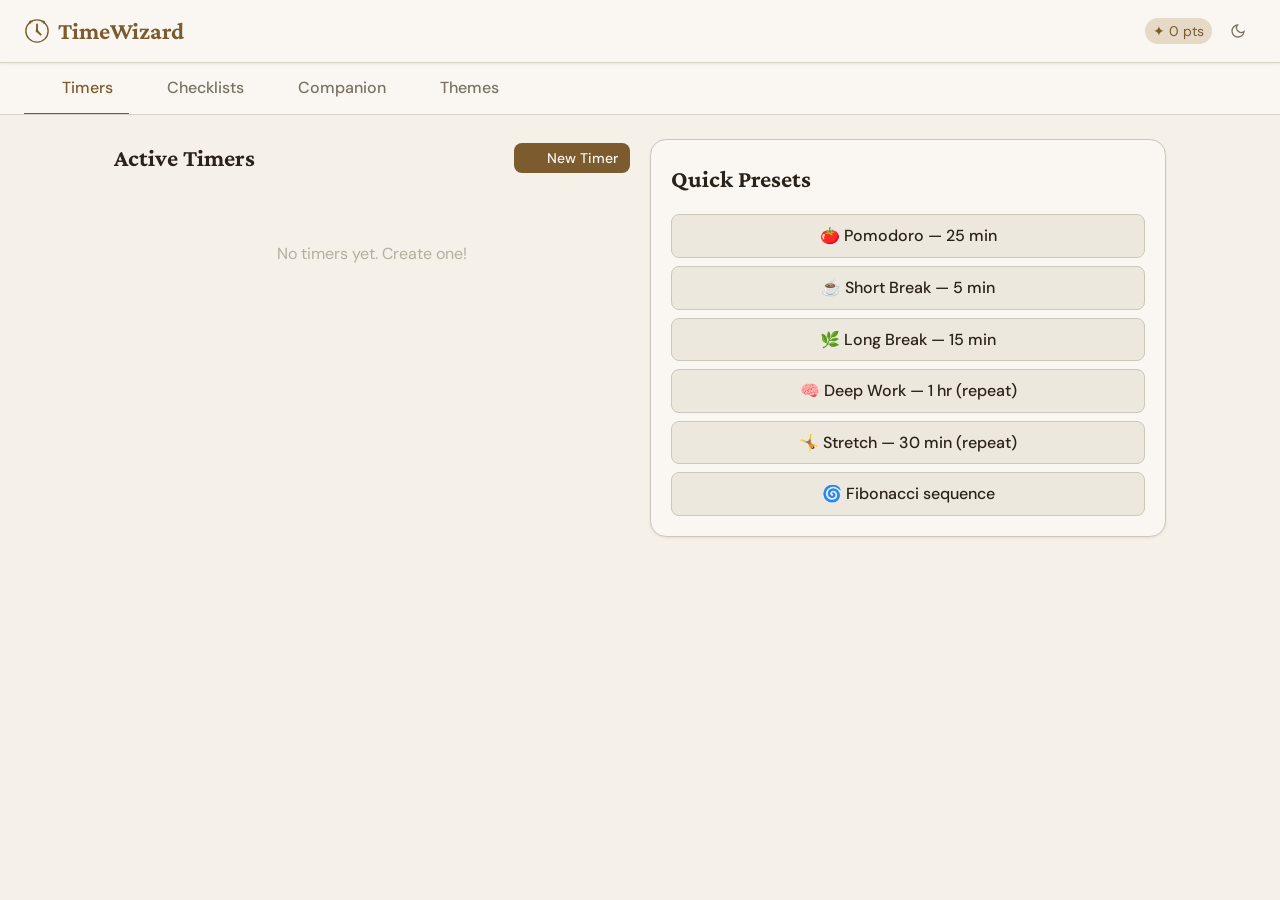
==== time-wizard.html @ 3eb8788c "Create time-wizard.html First draft" ====
<!DOCTYPE html>
<html lang="en" data-theme="dark">
<head>
<meta charset="UTF-8">
<meta name="viewport" content="width=device-width, initial-scale=1.0">
<title>TimeWizard</title>
<link rel="preconnect" href="https://fonts.googleapis.com">
<link rel="preconnect" href="https://fonts.gstatic.com" crossorigin>
<link href="https://fonts.googleapis.com/css2?family=Crimson+Pro:ital,wght@0,300..900;1,300..900&family=DM+Sans:wght@300..700&display=swap" rel="stylesheet">
<script src="https://unpkg.com/lucide@latest/dist/umd/lucide.js"></script>
<style>
:root,[data-theme="light"]{
  --color-bg:#f5f0e8;--color-surface:#faf7f2;--color-surface-2:#fff;
  --color-surface-offset:#ede8de;--color-surface-dynamic:#e5dfd4;
  --color-divider:#d8d2c6;--color-border:#cdc8bc;
  --color-text:#2a2219;--color-text-muted:#7a7265;--color-text-faint:#b5ae9f;
  --color-text-inverse:#faf7f2;
  --color-primary:#7c5c2e;--color-primary-hover:#5e4420;--color-primary-active:#402e14;
  --color-primary-highlight:#e6d9c6;
  --color-accent:#2d6b5f;--color-accent-hover:#1e4e45;--color-accent-active:#143530;
  --color-accent-highlight:#c8ddd9;
  --color-gold:#b8860b;--color-gold-light:#f0d07a;
  --color-error:#8b3a3a;--color-error-highlight:#e6cdcd;
  --color-success:#2e6b3a;--color-success-highlight:#c8e0cc;
  --shadow-sm:0 1px 3px oklch(0.2 0.03 60 / 0.08);
  --shadow-md:0 4px 16px oklch(0.2 0.03 60 / 0.12);
  --shadow-lg:0 12px 40px oklch(0.2 0.03 60 / 0.18);
  --radius-sm:0.375rem;--radius-md:0.5rem;--radius-lg:0.75rem;
  --radius-xl:1rem;--radius-2xl:1.5rem;--radius-full:9999px;
  --space-1:.25rem;--space-2:.5rem;--space-3:.75rem;--space-4:1rem;
  --space-5:1.25rem;--space-6:1.5rem;--space-8:2rem;--space-10:2.5rem;--space-12:3rem;
  --text-xs:clamp(.75rem,.7rem + .25vw,.875rem);
  --text-sm:clamp(.875rem,.8rem + .35vw,1rem);
  --text-base:clamp(1rem,.95rem + .25vw,1.125rem);
  --text-lg:clamp(1.125rem,1rem + .75vw,1.5rem);
  --text-xl:clamp(1.5rem,1.2rem + 1.25vw,2.25rem);
  --text-2xl:clamp(2rem,1.2rem + 2.5vw,3.5rem);
  --font-display:'Crimson Pro',Georgia,serif;
  --font-body:'DM Sans','Helvetica Neue',sans-serif;
  --trans:180ms cubic-bezier(.16,1,.3,1);
}
[data-theme="dark"]{
  --color-bg:#1a1610;--color-surface:#201d16;--color-surface-2:#28241b;
  --color-surface-offset:#1e1b13;--color-surface-dynamic:#2e2a21;
  --color-divider:#302c23;--color-border:#3d382d;
  --color-text:#d4cec3;--color-text-muted:#857d71;--color-text-faint:#524d44;
  --color-text-inverse:#1a1610;
  --color-primary:#c8923a;--color-primary-hover:#e0a84a;--color-primary-active:#f0be6a;
  --color-primary-highlight:#3d2e18;
  --color-accent:#5aa898;--color-accent-hover:#70c0b0;--color-accent-active:#8ad0c0;
  --color-accent-highlight:#1e3530;
  --color-gold:#e8c047;--color-gold-light:#f8e090;
  --color-error:#d07070;--color-error-highlight:#3d2020;
  --color-success:#70c080;--color-success-highlight:#203020;
  --shadow-sm:0 1px 3px oklch(0 0 0 / 0.25);
  --shadow-md:0 4px 16px oklch(0 0 0 / 0.35);
  --shadow-lg:0 12px 40px oklch(0 0 0 / 0.5);
}
@media(prefers-color-scheme:dark){:root:not([data-theme]){
  --color-bg:#1a1610;--color-surface:#201d16;--color-surface-2:#28241b;
  --color-surface-offset:#1e1b13;--color-surface-dynamic:#2e2a21;
  --color-divider:#302c23;--color-border:#3d382d;
  --color-text:#d4cec3;--color-text-muted:#857d71;--color-text-faint:#524d44;
  --color-text-inverse:#1a1610;
  --color-primary:#c8923a;--color-primary-hover:#e0a84a;--color-primary-active:#f0be6a;
  --color-primary-highlight:#3d2e18;
  --color-accent:#5aa898;--color-accent-hover:#70c0b0;--color-accent-active:#8ad0c0;
  --color-accent-highlight:#1e3530;
  --color-gold:#e8c047;--color-gold-light:#f8e090;
  --color-error:#d07070;--color-error-highlight:#3d2020;
  --color-success:#70c080;--color-success-highlight:#203020;
  --shadow-sm:0 1px 3px oklch(0 0 0 / 0.25);
  --shadow-md:0 4px 16px oklch(0 0 0 / 0.35);
  --shadow-lg:0 12px 40px oklch(0 0 0 / 0.5);
}}
*,*::before,*::after{box-sizing:border-box;margin:0;padding:0;}
html{-webkit-font-smoothing:antialiased;text-rendering:optimizeLegibility;}
body{min-height:100dvh;font-family:var(--font-body);font-size:var(--text-base);color:var(--color-text);background:var(--color-bg);line-height:1.6;overflow-x:hidden;}
img,svg{display:block;max-width:100%;}
button,input,select,textarea{font:inherit;color:inherit;}
button{cursor:pointer;background:none;border:none;}
input,select,textarea{background:var(--color-surface-2);border:1px solid var(--color-border);border-radius:var(--radius-md);padding:var(--space-2) var(--space-3);color:var(--color-text);outline:none;transition:border-color var(--trans),box-shadow var(--trans);}
input:focus,select:focus,textarea:focus{border-color:var(--color-primary);box-shadow:0 0 0 3px oklch(from var(--color-primary) l c h / 0.15);}
:focus-visible{outline:2px solid var(--color-primary);outline-offset:3px;border-radius:var(--radius-sm);}
@media(prefers-reduced-motion:reduce){*,*::before,*::after{animation-duration:.01ms!important;transition-duration:.01ms!important;}}

/* LAYOUT */
.app-header{display:flex;align-items:center;justify-content:space-between;padding:var(--space-3) var(--space-6);background:var(--color-surface);border-bottom:1px solid var(--color-divider);box-shadow:var(--shadow-sm);position:sticky;top:0;z-index:100;}
.app-logo{display:flex;align-items:center;gap:var(--space-2);font-family:var(--font-display);font-size:var(--text-lg);font-weight:700;color:var(--color-primary);}
.header-right{display:flex;align-items:center;gap:var(--space-2);}
.icon-btn{display:flex;align-items:center;justify-content:center;width:36px;height:36px;border-radius:var(--radius-md);color:var(--color-text-muted);transition:background var(--trans),color var(--trans);}
.icon-btn:hover{background:var(--color-surface-offset);color:var(--color-text);}
.tab-nav{display:flex;border-bottom:1px solid var(--color-divider);padding:0 var(--space-6);background:var(--color-surface);overflow-x:auto;}
.tab-btn{padding:var(--space-3) var(--space-4);font-size:var(--text-sm);font-weight:500;color:var(--color-text-muted);border-bottom:2px solid transparent;margin-bottom:-1px;display:flex;align-items:center;gap:var(--space-2);white-space:nowrap;transition:color var(--trans);}
.tab-btn:hover{color:var(--color-text);}
.tab-btn.active{color:var(--color-primary);border-bottom-color:var(--color-primary);}
.tab-panel{display:none;padding:var(--space-6);max-width:1100px;margin:0 auto;width:100%;}
.tab-panel.active{display:block;}

/* BUTTONS */
.btn{display:inline-flex;align-items:center;justify-content:center;gap:var(--space-2);padding:var(--space-2) var(--space-4);border-radius:var(--radius-md);font-size:var(--text-sm);font-weight:500;cursor:pointer;border:none;transition:background var(--trans),color var(--trans),box-shadow var(--trans);}
.btn-primary{background:var(--color-primary);color:var(--color-text-inverse);}
.btn-primary:hover{background:var(--color-primary-hover);}
.btn-secondary{background:var(--color-surface-offset);color:var(--color-text);border:1px solid var(--color-border);}
.btn-secondary:hover{background:var(--color-surface-dynamic);}
.btn-ghost{color:var(--color-text-muted);}
.btn-ghost:hover{background:var(--color-surface-offset);color:var(--color-text);}
.btn-danger{background:var(--color-error-highlight);color:var(--color-error);}
.btn-danger:hover{background:var(--color-error);color:#fff;}
.btn-sm{padding:var(--space-1) var(--space-3);font-size:var(--text-xs);}
.btn-icon{width:32px;height:32px;padding:0;border-radius:var(--radius-md);}

/* CARD */
.card{background:var(--color-surface);border:1px solid var(--color-border);border-radius:var(--radius-xl);padding:var(--space-5);box-shadow:var(--shadow-sm);}
.card-title{font-family:var(--font-display);font-size:var(--text-lg);font-weight:700;color:var(--color-text);margin-bottom:var(--space-4);}
.section-label{font-size:var(--text-xs);font-weight:600;text-transform:uppercase;letter-spacing:.08em;color:var(--color-text-faint);margin-bottom:var(--space-2);display:block;}

/* BADGE */
.badge{display:inline-flex;align-items:center;gap:4px;padding:2px var(--space-2);border-radius:var(--radius-full);font-size:var(--text-xs);background:var(--color-surface-offset);color:var(--color-text-muted);}
.badge.accent{background:var(--color-accent-highlight);color:var(--color-accent);}
.badge.gold{background:var(--color-primary-highlight);color:var(--color-primary);}

/* TIMERS */
.timer-grid{display:grid;grid-template-columns:1fr 1fr;gap:var(--space-5);}
@media(max-width:700px){.timer-grid{grid-template-columns:1fr;}}
.timers-list{display:flex;flex-direction:column;gap:var(--space-3);}
.timer-item{background:var(--color-surface);border:1px solid var(--color-border);border-radius:var(--radius-xl);padding:var(--space-4);box-shadow:var(--shadow-sm);}
.timer-item.running{border-color:var(--color-accent);}
.timer-item.done{border-color:var(--color-gold);animation:glow-done 1.5s ease-in-out infinite alternate;}
@keyframes glow-done{from{box-shadow:0 0 0 1px var(--color-gold);}to{box-shadow:0 0 16px oklch(from var(--color-gold) l c h / 0.3);}}
.timer-header{display:flex;align-items:center;justify-content:space-between;margin-bottom:var(--space-3);}
.timer-name-input{background:transparent;border:none;font:inherit;font-weight:600;font-size:var(--text-sm);padding:0;color:var(--color-text);width:160px;}
.timer-name-input:focus{outline:1px dashed var(--color-primary);border-radius:2px;}
.timer-controls{display:flex;gap:var(--space-1);}
.timer-display{font-family:var(--font-display);font-size:var(--text-2xl);font-weight:700;text-align:center;color:var(--color-text);letter-spacing:-.02em;padding:var(--space-3) 0;line-height:1;}
.timer-display.running{color:var(--color-accent);}
.timer-display.done{color:var(--color-gold);}
.timer-progress{height:3px;background:var(--color-surface-dynamic);border-radius:var(--radius-full);margin-bottom:var(--space-3);overflow:hidden;}
.timer-progress-fill{height:100%;background:var(--color-accent);border-radius:var(--radius-full);transition:width .5s linear;}
.timer-meta{display:flex;flex-wrap:wrap;gap:var(--space-2);margin-top:var(--space-2);}
.timer-action-row{display:flex;gap:var(--space-2);margin-top:var(--space-3);}
.timer-action-row .btn{flex:1;}
.add-timer-card{background:var(--color-surface-offset);border:2px dashed var(--color-border);border-radius:var(--radius-xl);padding:var(--space-5);display:flex;flex-direction:column;gap:var(--space-3);}
.form-row{display:flex;gap:var(--space-3);align-items:flex-end;flex-wrap:wrap;}
.form-group{display:flex;flex-direction:column;gap:var(--space-1);flex:1;min-width:100px;}
.form-group label{font-size:var(--text-xs);font-weight:500;color:var(--color-text-muted);}
.form-group input,.form-group select{width:100%;}
.repeat-custom-area{background:var(--color-surface);border:1px solid var(--color-border);border-radius:var(--radius-md);padding:var(--space-3);margin-top:var(--space-2);display:none;}
.repeat-custom-area.visible{display:block;}

/* CHECKLIST */
.checklist-layout{display:grid;grid-template-columns:220px 1fr;gap:var(--space-5);}
@media(max-width:700px){.checklist-layout{grid-template-columns:1fr;}}
.lists-sidebar{display:flex;flex-direction:column;gap:var(--space-2);}
.list-item-btn{display:flex;align-items:center;justify-content:space-between;padding:var(--space-2) var(--space-3);border-radius:var(--radius-md);width:100%;text-align:left;font-size:var(--text-sm);color:var(--color-text-muted);transition:background var(--trans),color var(--trans);}
.list-item-btn:hover{background:var(--color-surface-offset);color:var(--color-text);}
.list-item-btn.active{background:var(--color-primary-highlight);color:var(--color-primary);font-weight:600;}
.list-count{font-size:var(--text-xs);background:var(--color-surface-dynamic);border-radius:var(--radius-full);padding:1px 6px;color:var(--color-text-muted);}
.list-item-btn.active .list-count{background:var(--color-primary);color:#fff;}
.checklist-header{display:flex;align-items:center;justify-content:space-between;margin-bottom:var(--space-4);}
.checklist-title{font-family:var(--font-display);font-size:var(--text-lg);font-weight:700;}
.checklist-progress-bar{height:4px;background:var(--color-surface-dynamic);border-radius:var(--radius-full);margin-bottom:var(--space-4);overflow:hidden;}
.checklist-progress-fill{height:100%;background:linear-gradient(90deg,var(--color-accent),var(--color-success));border-radius:var(--radius-full);transition:width .4s cubic-bezier(.16,1,.3,1);}
.checklist-stats{display:flex;gap:var(--space-4);margin-bottom:var(--space-4);flex-wrap:wrap;}
.stat-pill{display:flex;align-items:center;gap:var(--space-2);font-size:var(--text-xs);color:var(--color-text-muted);}
.stat-pill strong{color:var(--color-text);font-weight:600;}
.task-tree{list-style:none;display:flex;flex-direction:column;gap:var(--space-2);}
.task-item{display:flex;align-items:flex-start;gap:var(--space-3);padding:var(--space-3);background:var(--color-surface);border:1px solid var(--color-border);border-radius:var(--radius-lg);}
.task-item.done .task-text{text-decoration:line-through;color:var(--color-text-muted);}
.task-item.sub{margin-left:var(--space-8);background:var(--color-surface-offset);}
.task-check{flex-shrink:0;width:20px;height:20px;border:2px solid var(--color-border);border-radius:var(--radius-sm);display:flex;align-items:center;justify-content:center;cursor:pointer;transition:all var(--trans);}
.task-check:hover{border-color:var(--color-primary);}
.task-item.done .task-check{background:var(--color-accent);border-color:var(--color-accent);color:#fff;}
.task-body{flex:1;min-width:0;}
.task-text{font-size:var(--text-sm);line-height:1.5;}
.task-points{display:inline-flex;align-items:center;gap:3px;font-size:var(--text-xs);color:var(--color-gold);font-weight:600;margin-left:var(--space-2);}
.task-actions{display:flex;gap:var(--space-1);opacity:0;transition:opacity var(--trans);}
.task-item:hover .task-actions{opacity:1;}
.add-task-row{display:flex;gap:var(--space-2);margin-top:var(--space-3);}
.add-task-row input{flex:1;}
.points-input{width:70px!important;flex:none!important;}

/* COMPANION */
.companion-card{background:var(--color-surface);border:1px solid var(--color-border);border-radius:var(--radius-2xl);padding:var(--space-6);box-shadow:var(--shadow-md);max-width:440px;margin:0 auto;text-align:center;}
.companion-header{font-family:var(--font-display);font-size:var(--text-xl);font-weight:700;margin-bottom:var(--space-1);}
.companion-subtitle{font-size:var(--text-sm);color:var(--color-text-muted);margin-bottom:var(--space-5);}
.companion-frame{position:relative;width:180px;height:180px;margin:0 auto var(--space-5);background:var(--color-surface-offset);border-radius:var(--radius-2xl);border:2px solid var(--color-border);overflow:hidden;box-shadow:var(--shadow-md);}
.companion-img{width:100%;height:100%;object-fit:cover;transition:opacity .5s ease;}
.companion-state-label{position:absolute;bottom:var(--space-2);left:50%;transform:translateX(-50%);background:oklch(from var(--color-bg) l c h / 0.85);backdrop-filter:blur(6px);border-radius:var(--radius-full);padding:2px var(--space-3);font-size:var(--text-xs);font-weight:600;color:var(--color-text);white-space:nowrap;border:1px solid var(--color-border);}
.companion-speech{background:var(--color-surface-2);border:1px solid var(--color-border);border-radius:var(--radius-lg);padding:var(--space-3) var(--space-4);font-size:var(--text-sm);color:var(--color-text);margin-bottom:var(--space-5);font-style:italic;min-height:56px;display:flex;align-items:center;justify-content:center;}
.companion-stats{display:grid;grid-template-columns:1fr 1fr;gap:var(--space-3);margin-bottom:var(--space-5);}
.stat-bar-group{display:flex;flex-direction:column;gap:var(--space-1);}
.stat-bar-label{display:flex;justify-content:space-between;font-size:var(--text-xs);color:var(--color-text-muted);}
.stat-bar-track{height:6px;background:var(--color-surface-dynamic);border-radius:var(--radius-full);overflow:hidden;}
.stat-bar-fill{height:100%;border-radius:var(--radius-full);transition:width .6s cubic-bezier(.16,1,.3,1);}
.stat-bar-fill.mood{background:var(--color-gold);}
.stat-bar-fill.focus{background:var(--color-accent);}
.stat-bar-fill.energy{background:var(--color-success);}
.stat-bar-fill.tasks{background:var(--color-primary);}
.companion-actions{display:flex;gap:var(--space-2);justify-content:center;flex-wrap:wrap;}
.companion-xp{font-size:var(--text-xs);color:var(--color-text-faint);margin-top:var(--space-3);}
.companion-name-tag{display:inline-block;background:var(--color-primary-highlight);color:var(--color-primary);border-radius:var(--radius-full);padding:2px var(--space-3);font-size:var(--text-xs);font-weight:700;margin-bottom:var(--space-4);}

/* THEMES */
.themes-grid{display:grid;grid-template-columns:repeat(auto-fill,minmax(200px,1fr));gap:var(--space-4);}
.theme-card{border-radius:var(--radius-xl);overflow:hidden;cursor:pointer;border:2px solid var(--color-border);transition:border-color var(--trans),transform var(--trans),box-shadow var(--trans);}
.theme-card:hover{transform:translateY(-2px);box-shadow:var(--shadow-lg);}
.theme-card.selected{border-color:var(--color-primary);}
.theme-preview{height:90px;padding:var(--space-3);}
.theme-preview-title{font-size:var(--text-sm);font-weight:600;margin-bottom:4px;}
.theme-preview-bar{height:5px;border-radius:var(--radius-full);width:70%;margin-bottom:4px;}
.theme-preview-bar2{height:5px;border-radius:var(--radius-full);width:40%;}
.theme-footer{padding:var(--space-3) var(--space-4);font-size:var(--text-sm);font-weight:600;display:flex;justify-content:space-between;align-items:center;}

/* TOAST */
.toast-container{position:fixed;bottom:var(--space-5);right:var(--space-5);display:flex;flex-direction:column;gap:var(--space-2);z-index:9999;pointer-events:none;}
.toast{background:var(--color-surface-2);border:1px solid var(--color-border);border-radius:var(--radius-lg);padding:var(--space-3) var(--space-4);box-shadow:var(--shadow-lg);font-size:var(--text-sm);max-width:300px;animation:slideInToast .3s cubic-bezier(.16,1,.3,1);display:flex;align-items:center;gap:var(--space-3);}
.toast.removing{animation:slideOutToast .2s ease forwards;}
@keyframes slideInToast{from{opacity:0;transform:translateX(20px);}to{opacity:1;transform:none;}}
@keyframes slideOutToast{to{opacity:0;transform:translateX(20px);}}

/* MODAL */
.modal-backdrop{position:fixed;inset:0;background:oklch(0 0 0 / .5);z-index:500;display:flex;align-items:center;justify-content:center;padding:var(--space-4);}
.modal-backdrop.hidden{display:none;}
.modal{background:var(--color-surface);border:1px solid var(--color-border);border-radius:var(--radius-2xl);padding:var(--space-6);max-width:480px;width:100%;box-shadow:var(--shadow-lg);animation:modalIn .25s cubic-bezier(.16,1,.3,1);}
@keyframes modalIn{from{opacity:0;transform:scale(.95);}to{opacity:1;transform:scale(1);}}
.modal-title{font-family:var(--font-display);font-size:var(--text-lg);font-weight:700;margin-bottom:var(--space-4);}
.modal-footer{display:flex;justify-content:flex-end;gap:var(--space-2);margin-top:var(--space-5);}

/* UTILS */
.flex-between{display:flex;align-items:center;justify-content:space-between;}
.flex-row{display:flex;align-items:center;gap:var(--space-2);}
.mt-2{margin-top:var(--space-2);}.mt-3{margin-top:var(--space-3);}.mt-4{margin-top:var(--space-4);}
.text-muted{color:var(--color-text-muted);}.text-sm{font-size:var(--text-sm);}
</style>
</head>
<body>

<!-- HEADER -->
<header class="app-header">
  <div class="app-logo">
    <svg width="26" height="26" viewBox="0 0 28 28" fill="none" aria-label="TimeWizard">
      <circle cx="14" cy="14" r="12" stroke="currentColor" stroke-width="1.5"/>
      <path d="M14 7v7l4 4" stroke="currentColor" stroke-width="2" stroke-linecap="round" stroke-linejoin="round"/>
      <circle cx="14" cy="14" r="1.5" fill="currentColor"/>
      <path d="M8.5 4C7 2.5 5 4.5 6.5 6" stroke="currentColor" stroke-width="1.5" stroke-linecap="round"/>
      <path d="M19.5 4C21 2.5 23 4.5 21.5 6" stroke="currentColor" stroke-width="1.5" stroke-linecap="round"/>
    </svg>
    TimeWizard
  </div>
  <div class="header-right">
    <div id="headerPoints" class="badge gold">✦ 0 pts</div>
    <button class="icon-btn" data-theme-toggle aria-label="Toggle theme">
      <svg width="16" height="16" viewBox="0 0 24 24" fill="none" stroke="currentColor" stroke-width="2"><path d="M21 12.79A9 9 0 1 1 11.21 3 7 7 0 0 0 21 12.79z"/></svg>
    </button>
  </div>
</header>

<!-- TABS -->
<nav class="tab-nav" role="tablist">
  <button class="tab-btn active" role="tab" data-tab="timer"><i data-lucide="timer" style="width:14px;height:14px;"></i> Timers</button>
  <button class="tab-btn" role="tab" data-tab="checklist"><i data-lucide="check-square" style="width:14px;height:14px;"></i> Checklists</button>
  <button class="tab-btn" role="tab" data-tab="companion"><i data-lucide="sparkles" style="width:14px;height:14px;"></i> Companion</button>
  <button class="tab-btn" role="tab" data-tab="themes"><i data-lucide="palette" style="width:14px;height:14px;"></i> Themes</button>
</nav>

<main>

<!-- TIMER PANEL -->
<section class="tab-panel active" id="panel-timer">
  <div class="timer-grid">
    <div>
      <div class="flex-between" style="margin-bottom:var(--space-4);">
        <h2 class="card-title" style="margin:0;">Active Timers</h2>
        <button class="btn btn-primary btn-sm" id="openAddTimer"><i data-lucide="plus" style="width:13px;height:13px;"></i> New Timer</button>
      </div>
      <div class="timers-list" id="timersList">
        <div style="text-align:center;padding:var(--space-12) var(--space-4);color:var(--color-text-faint);font-size:var(--text-sm);">
          <i data-lucide="timer" style="width:36px;height:36px;margin:0 auto var(--space-3);opacity:.3;"></i>
          <p>No timers yet. Create one!</p>
        </div>
      </div>
    </div>
    <div>
      <div class="add-timer-card" id="addTimerForm" style="display:none;">
        <strong style="font-family:var(--font-display);font-size:var(--text-base);">✦ Configure Timer</strong>
        <div class="form-group">
          <label for="timerName">Name</label>
          <input type="text" id="timerName" placeholder="Timer name..." value="My Timer">
        </div>
        <div class="form-row">
          <div class="form-group"><label>Hours</label><input type="number" id="timerHours" value="0" min="0" max="99"></div>
          <div class="form-group"><label>Minutes</label><input type="number" id="timerMins" value="25" min="0" max="59"></div>
          <div class="form-group"><label>Seconds</label><input type="number" id="timerSecs" value="0" min="0" max="59"></div>
        </div>
        <div class="form-group">
          <label for="timerSound">Alert Sound</label>
          <select id="timerSound">
            <option value="bell">🔔 Low Ominous Bell</option>
            <option value="viola">🎻 Viola Tune</option>
            <option value="harp">🎵 Harp Tune</option>
            <option value="chime">🎶 Crystal Chime</option>
            <option value="drum">🥁 Deep Drum</option>
            <option value="whistle">🎷 Soft Whistle</option>
            <option value="none">🔇 Silent</option>
          </select>
        </div>
        <div class="form-group">
          <label for="timerRepeat">Repeat Mode</label>
          <select id="timerRepeat" onchange="handleRepeatChange(this.value)">
            <option value="once">Once</option>
            <option value="fixed">Repeat each period</option>
            <option value="increase">Repeat with increasing period</option>
            <option value="decrease">Repeat with decreasing period</option>
            <option value="custom">Custom sequence (e.g. 5, 30, 10 min)</option>
            <option value="fibonacci">Fibonacci progression</option>
            <option value="random">Random within range</option>
          </select>
        </div>
        <div class="repeat-custom-area" id="repeatCustomArea">
          <div id="repeatCustomFields"></div>
        </div>
        <div class="form-row">
          <button class="btn btn-primary" onclick="createTimer()"><i data-lucide="plus-circle" style="width:13px;height:13px;"></i> Add</button>
          <button class="btn btn-secondary" onclick="hideAddForm()">Cancel</button>
        </div>
      </div>
      <div class="card" id="timerPresets">
        <div class="card-title">Quick Presets</div>
        <div style="display:flex;flex-direction:column;gap:var(--space-2);">
          <button class="btn btn-secondary" onclick="addPreset(25,0,'Pomodoro','bell','once')">🍅 Pomodoro — 25 min</button>
          <button class="btn btn-secondary" onclick="addPreset(5,0,'Short Break','harp','once')">☕ Short Break — 5 min</button>
          <button class="btn btn-secondary" onclick="addPreset(15,0,'Long Break','harp','once')">🌿 Long Break — 15 min</button>
          <button class="btn btn-secondary" onclick="addPreset(60,0,'Deep Work','viola','fixed')">🧠 Deep Work — 1 hr (repeat)</button>
          <button class="btn btn-secondary" onclick="addPreset(0,30,'Stretch','chime','fixed')">🤸 Stretch — 30 min (repeat)</button>
          <button class="btn btn-secondary" onclick="addPreset(5,0,'Fib Session','bell','fibonacci')">🌀 Fibonacci sequence</button>
        </div>
      </div>
    </div>
  </div>
</section>

<!-- CHECKLIST PANEL -->
<section class="tab-panel" id="panel-checklist">
  <div class="checklist-layout">
    <div>
      <div class="flex-between" style="margin-bottom:var(--space-3);">
        <span class="section-label">My Lists</span>
        <button class="btn btn-sm btn-primary" onclick="openNewListModal()"><i data-lucide="plus" style="width:12px;height:12px;"></i> New</button>
      </div>
      <div class="lists-sidebar" id="listsSidebar"></div>
    </div>
    <div id="checklistMain">
      <div style="text-align:center;padding:var(--space-12);color:var(--color-text-faint);font-size:var(--text-sm);">
        <i data-lucide="list" style="width:36px;height:36px;margin:0 auto var(--space-3);opacity:.3;"></i>
        <p>Select or create a list.</p>
      </div>
    </div>
  </div>
</section>

<!-- COMPANION PANEL -->
<section class="tab-panel" id="panel-companion">
  <div class="companion-card">
    <div class="companion-header">Archibald</div>
    <div class="companion-name-tag">Librarian-Wizard Owl ✦ Lv. <span id="owlLevel">1</span></div>
    <p class="companion-subtitle">Your mystical productivity companion</p>
    <div class="companion-frame">
      <img src="https://user-gen-media-assets.s3.amazonaws.com/seedream_images/d728ba27-b057-453a-8ab6-e5ea7a6e0025.png"
           alt="Archibald the librarian-wizard owl" id="companionImg" class="companion-img" width="180" height="180">
      <div class="companion-state-label" id="companionStateLabel">Idle</div>
    </div>
    <div class="companion-speech" id="companionSpeech">
      "Ah, a new visitor! I am Archibald. Let us begin our work together, shall we?"
    </div>
    <div class="companion-stats">
      <div class="stat-bar-group">
        <div class="stat-bar-label"><span>Mood</span><span id="moodVal">70%</span></div>
        <div class="stat-bar-track"><div class="stat-bar-fill mood" id="moodBar" style="width:70%"></div></div>
      </div>
      <div class="stat-bar-group">
        <div class="stat-bar-label"><span>Focus</span><span id="focusVal">50%</span></div>
        <div class="stat-bar-track"><div class="stat-bar-fill focus" id="focusBar" style="width:50%"></div></div>
      </div>
      <div class="stat-bar-group">
        <div class="stat-bar-label"><span>Energy</span><span id="energyVal">80%</span></div>
        <div class="stat-bar-track"><div class="stat-bar-fill energy" id="energyBar" style="width:80%"></div></div>
      </div>
      <div class="stat-bar-group">
        <div class="stat-bar-label"><span>Task Progress</span><span id="tasksVal">0%</span></div>
        <div class="stat-bar-track"><div class="stat-bar-fill tasks" id="tasksBar" style="width:0%"></div></div>
      </div>
    </div>
    <div class="companion-actions">
      <button class="btn btn-secondary btn-sm" onclick="petOwl()">🤝 Pet</button>
      <button class="btn btn-secondary btn-sm" onclick="giveOwlTea()">☕ Give Tea</button>
      <button class="btn btn-secondary btn-sm" onclick="readBook()">📚 Read Together</button>
    </div>
    <div class="companion-xp">XP: <span id="owlXP">0</span> / 100 — Total: <span id="owlTotalPts">0</span> pts</div>
  </div>
</section>

<!-- THEMES PANEL -->
<section class="tab-panel" id="panel-themes">
  <h2 class="card-title">Choose a Theme</h2>
  <p class="text-muted text-sm mt-2" style="margin-bottom:var(--space-5);">Select a visual style for your workspace.</p>
  <div class="themes-grid" id="themesGrid"></div>
</section>

</main>

<!-- Modal: New List -->
<div class="modal-backdrop hidden" id="newListModal">
  <div class="modal">
    <div class="modal-title">New List</div>
    <div class="form-group"><label for="newListName">Name</label><input type="text" id="newListName" placeholder="e.g. Work Tasks..." style="width:100%"></div>
    <div class="form-group mt-3"><label for="newListIcon">Icon</label>
      <select id="newListIcon" style="width:100%">
        <option value="📋">📋 General</option><option value="💼">💼 Work</option>
        <option value="🏠">🏠 Home</option><option value="🛒">🛒 Shopping</option>
        <option value="📚">📚 Learning</option><option value="🎯">🎯 Goals</option>
        <option value="🌿">🌿 Wellness</option><option value="✨">✨ Ideas</option>
      </select>
    </div>
    <div class="modal-footer">
      <button class="btn btn-secondary" onclick="closeModal('newListModal')">Cancel</button>
      <button class="btn btn-primary" onclick="createList()">Create</button>
    </div>
  </div>
</div>

<div class="toast-container" id="toastContainer"></div>

<script>
// ── THEME TOGGLE ──────────────────────────────────
(function(){
  const btn = document.querySelector('[data-theme-toggle]');
  const root = document.documentElement;
  let mode = matchMedia('(prefers-color-scheme:dark)').matches ? 'dark' : 'light';
  root.setAttribute('data-theme', mode);
  function updateIcon(){
    if(!btn) return;
    btn.innerHTML = mode === 'dark'
      ? '<svg width="16" height="16" viewBox="0 0 24 24" fill="none" stroke="currentColor" stroke-width="2"><circle cx="12" cy="12" r="5"/><path d="M12 1v2M12 21v2M4.22 4.22l1.42 1.42M18.36 18.36l1.42 1.42M1 12h2M21 12h2M4.22 19.78l1.42-1.42M18.36 5.64l1.42-1.42"/></svg>'
      : '<svg width="16" height="16" viewBox="0 0 24 24" fill="none" stroke="currentColor" stroke-width="2"><path d="M21 12.79A9 9 0 1 1 11.21 3 7 7 0 0 0 21 12.79z"/></svg>';
  }
  updateIcon();
  btn && btn.addEventListener('click', ()=>{
    mode = mode === 'dark' ? 'light' : 'dark';
    root.setAttribute('data-theme', mode);
    updateIcon();
    applyThemeVars();
  });
  window._getMode = () => mode;
})();

// ── TABS ──────────────────────────────────────────
document.querySelectorAll('.tab-btn').forEach(btn => {
  btn.addEventListener('click', () => {
    document.querySelectorAll('.tab-btn').forEach(b => b.classList.remove('active'));
    document.querySelectorAll('.tab-panel').forEach(p => p.classList.remove('active'));
    btn.classList.add('active');
    document.getElementById('panel-' + btn.dataset.tab).classList.add('active');
    lucide.createIcons();
  });
});

// ── AUDIO ENGINE ──────────────────────────────────
let _actx = null;
function actx(){ if(!_actx) _actx = new (window.AudioContext||window.webkitAudioContext)(); return _actx; }
function oscEnv(f,t,sg,eg,st,dur){
  const o = actx().createOscillator(), g = actx().createGain();
  o.type=t; o.frequency.value=f;
  g.gain.setValueAtTime(sg,st); g.gain.exponentialRampToValueAtTime(eg,st+dur);
  o.connect(g); g.connect(actx().destination); o.start(st); o.stop(st+dur+0.05);
}
function playSound(type){
  if(type==='none') return;
  try{
    const n = actx().currentTime;
    if(type==='bell'){ [110,82.4,65.4].forEach((f,i)=>oscEnv(f,'sine',.35,.001,n+i*.06,2.5)); }
    else if(type==='viola'){
      [[293.66,0],[329.63,.4],[369.99,.8],[293.66,1.2]].forEach(([f,d])=>{
        const o=actx().createOscillator(),g=actx().createGain(),flt=actx().createBiquadFilter();
        o.type='sawtooth';o.frequency.value=f;flt.type='lowpass';flt.frequency.value=700;
        g.gain.setValueAtTime(0,n+d);g.gain.linearRampToValueAtTime(.1,n+d+.05);
        g.gain.exponentialRampToValueAtTime(.001,n+d+.38);
        o.connect(flt);flt.connect(g);g.connect(actx().destination);o.start(n+d);o.stop(n+d+.4);
      });
    } else if(type==='harp'){ [523.25,659.25,783.99,1046.5,783.99,659.25].forEach((f,i)=>oscEnv(f,'triangle',.18,.001,n+i*.18,.6)); }
    else if(type==='chime'){ [1046.5,1318.5,1568,2093].forEach((f,i)=>oscEnv(f,'sine',.14,.001,n+i*.12,.5)); }
    else if(type==='drum'){
      const buf=actx().createBuffer(1,actx().sampleRate*.3,actx().sampleRate);
      const d=buf.getChannelData(0); for(let i=0;i<d.length;i++) d[i]=(Math.random()*2-1)*Math.pow(1-i/d.length,6);
      const s=actx().createBufferSource(),g=actx().createGain(),f=actx().createBiquadFilter();
      f.type='lowpass';f.frequency.value=180;s.buffer=buf;g.gain.value=.8;
      s.connect(f);f.connect(g);g.connect(actx().destination);s.start(n);
      oscEnv(60,'sine',.5,.001,n,.5);
    } else if(type==='whistle'){
      const o=actx().createOscillator(),g=actx().createGain();
      o.type='sine';o.frequency.setValueAtTime(880,n);o.frequency.linearRampToValueAtTime(1100,n+.3);
      o.frequency.linearRampToValueAtTime(880,n+.6);
      g.gain.setValueAtTime(.13,n);g.gain.exponentialRampToValueAtTime(.001,n+.7);
      o.connect(g);g.connect(actx().destination);o.start(n);o.stop(n+.75);
    }
  } catch(e){}
}

// ── TIMERS ────────────────────────────────────────
let timers=[], tidx=1, tick=null;

document.getElementById('openAddTimer').addEventListener('click',()=>{
  document.getElementById('addTimerForm').style.cssText='display:flex;flex-direction:column;gap:var(--space-3);';
  document.getElementById('openAddTimer').style.display='none';
  document.getElementById('timerPresets').style.display='none';
});
function hideAddForm(){
  document.getElementById('addTimerForm').style.display='none';
  document.getElementById('openAddTimer').style.display='inline-flex';
  document.getElementById('timerPresets').style.display='block';
}

function handleRepeatChange(v){
  const area=document.getElementById('repeatCustomArea'), flds=document.getElementById('repeatCustomFields');
  flds.innerHTML='';
  area.classList.toggle('visible',v!=='once');
  if(v==='custom') flds.innerHTML='<span class="section-label">Sequence (minutes, comma-sep)</span><input type="text" id="cSeq" placeholder="e.g. 5, 30, 10" style="width:100%;margin-top:4px;">';
  else if(v==='fixed') flds.innerHTML='<span class="section-label">Repeat count (0 = infinite)</span><input type="number" id="cCount" value="0" min="0" style="width:100px;margin-top:4px;">';
  else if(v==='increase') flds.innerHTML='<span class="section-label">Step increase (min)</span><input type="number" id="cStep" value="5" min="1" style="width:80px;margin-top:4px;"> <span class="section-label" style="margin-top:8px;">Max repeats (0=inf)</span><input type="number" id="cMax" value="5" min="0" style="width:80px;margin-top:4px;">';
  else if(v==='decrease') flds.innerHTML='<span class="section-label">Step decrease (min)</span><input type="number" id="cDown" value="5" min="1" style="width:80px;margin-top:4px;"> <span class="section-label" style="margin-top:8px;">Min duration (min)</span><input type="number" id="cMin" value="1" min="1" style="width:80px;margin-top:4px;">';
  else if(v==='fibonacci') flds.innerHTML='<p style="font-size:var(--text-xs);color:var(--color-text-muted);">Intervals: 1, 1, 2, 3, 5, 8, 13 min (Fibonacci), cycling.</p>';
  else if(v==='random') flds.innerHTML='<div class="form-row"><div class="form-group"><label>Min (min)</label><input type="number" id="cRMin" value="5" min="1"></div><div class="form-group"><label>Max (min)</label><input type="number" id="cRMax" value="30" min="1"></div></div>';
}

function getRepeatCfg(){
  const v=document.getElementById('timerRepeat').value, c={mode:v};
  if(v==='custom'){ const r=document.getElementById('cSeq')?.value||'5,30,10'; c.seq=(r.split(',').map(x=>parseFloat(x.trim())*60).filter(x=>x>0)); c.si=0; }
  else if(v==='fixed'){ c.count=parseInt(document.getElementById('cCount')?.value)||0; }
  else if(v==='increase'){ c.step=(parseFloat(document.getElementById('cStep')?.value)||5)*60; c.max=parseInt(document.getElementById('cMax')?.value)||5; c.base=0; }
  else if(v==='decrease'){ c.step=(parseFloat(document.getElementById('cDown')?.value)||5)*60; c.minDur=(parseFloat(document.getElementById('cMin')?.value)||1)*60; }
  else if(v==='fibonacci'){ c.fib=[60,60,120,180,300,480,780]; c.fi=0; }
  else if(v==='random'){ c.rMin=(parseFloat(document.getElementById('cRMin')?.value)||5)*60; c.rMax=(parseFloat(document.getElementById('cRMax')?.value)||30)*60; }
  return c;
}

function createTimer(){
  const h=parseInt(document.getElementById('timerHours').value)||0;
  const m=parseInt(document.getElementById('timerMins').value)||0;
  const s=parseInt(document.getElementById('timerSecs').value)||0;
  const tot=h*3600+m*60+s;
  if(tot<=0){ showToast('Set a duration first.','error'); return; }
  const name=document.getElementById('timerName').value.trim()||'Timer';
  const sound=document.getElementById('timerSound').value;
  const rep=getRepeatCfg();
  if(rep.mode==='increase') rep.base=tot;
  pushTimer({name,tot,sound,rep});
  hideAddForm();
}
function addPreset(min,sec,name,sound,mode){
  pushTimer({name,tot:min*60+sec,sound,rep:{mode,count:0,base:0,step:300}});
}
function pushTimer(o){
  const id=tidx++;
  timers.push({id,name:o.name,tot:o.tot,orig:o.tot,rem:o.tot,sound:o.sound,rep:JSON.parse(JSON.stringify(o.rep)),running:false,done:false,reps:0});
  if(o.rep.mode==='increase') timers[timers.length-1].rep.base=o.tot;
  renderTimers(); showToast(`Timer "${o.name}" added!`);
  if(!tick) tick=setInterval(tickFn,1000);
}
function tickFn(){
  let any=false;
  timers.forEach(t=>{ if(!t.running||t.done) return; any=true; t.rem--; if(t.rem<=0) timerDone(t); });
  if(any) renderTimers();
}
function timerDone(t){
  playSound(t.sound); t.reps++;
  updateOwlFocus(10);
  showToast(`⏰ "${t.name}" done! (×${t.reps})`,'success');
  const r=t.rep;
  if(r.mode==='once'){ t.running=false; t.done=true; }
  else if(r.mode==='fixed'){ if(r.count>0&&t.reps>=r.count){ t.running=false;t.done=true; } else t.rem=t.tot; }
  else if(r.mode==='increase'){ if(r.max>0&&t.reps>=r.max){ t.running=false;t.done=true; } else { t.tot=r.base+r.step*t.reps; t.rem=t.tot; } }
  else if(r.mode==='decrease'){ const nx=t.tot-r.step; if(nx<r.minDur){ t.running=false;t.done=true; } else { t.tot=nx; t.rem=nx; } }
  else if(r.mode==='custom'){ r.si=(r.si+1)%r.seq.length; t.tot=r.seq[r.si]; t.rem=t.tot; }
  else if(r.mode==='fibonacci'){ r.fi=(r.fi+1)%r.fib.length; t.tot=r.fib[r.fi]; t.rem=t.tot; }
  else if(r.mode==='random'){ t.tot=Math.floor(r.rMin+Math.random()*(r.rMax-r.rMin)); t.rem=t.tot; }
  else t.rem=t.tot;
}
function toggleTimer(id){ const t=timers.find(x=>x.id===id); if(!t||t.done) return; t.running=!t.running; renderTimers(); }
function resetTimer(id){ const t=timers.find(x=>x.id===id); if(!t) return; t.running=false;t.done=false;t.rem=t.orig;t.tot=t.orig;t.reps=0; renderTimers(); }
function deleteTimer(id){ timers=timers.filter(x=>x.id!==id); renderTimers(); }
function fmt(s){ const h=Math.floor(s/3600),m=Math.floor((s%3600)/60),sc=s%60; return h>0?`${h}:${String(m).padStart(2,'0')}:${String(sc).padStart(2,'0')}`:`${String(m).padStart(2,'0')}:${String(sc).padStart(2,'0')}`; }
const repLabels={once:'Once',fixed:'Repeating','increase':'↑ Increasing','decrease':'↓ Decreasing',custom:'Custom Seq',fibonacci:'Fibonacci',random:'Random'};
const sndEmoji={bell:'🔔',viola:'🎻',harp:'🎵',chime:'🎶',drum:'🥁',whistle:'🎷',none:'🔇'};
function renderTimers(){
  const el=document.getElementById('timersList');
  if(!timers.length){ el.innerHTML='<div style="text-align:center;padding:var(--space-12);color:var(--color-text-faint);font-size:var(--text-sm);"><i data-lucide="timer" style="width:36px;height:36px;margin:0 auto var(--space-3);opacity:.3;"></i><p>No timers yet.</p></div>'; lucide.createIcons(); return; }
  el.innerHTML=timers.map(t=>{
    const pct=t.tot>0?Math.max(0,Math.min(100,100-(t.rem/t.tot)*100)):100;
    const cls=t.done?'done':t.running?'running':'';
    return `<div class="timer-item ${cls}">
      <div class="timer-header">
        <input class="timer-name-input" value="${t.name.replace(/"/g,'&quot;')}" onchange="timers.find(x=>x.id==${t.id}).name=this.value">
        <div class="timer-controls">
          <button class="btn btn-icon btn-ghost" onclick="resetTimer(${t.id})" title="Reset"><i data-lucide="rotate-ccw" style="width:13px;height:13px;"></i></button>
          <button class="btn btn-icon btn-danger" onclick="deleteTimer(${t.id})" title="Delete"><i data-lucide="trash-2" style="width:13px;height:13px;"></i></button>
        </div>
      </div>
      <div class="timer-display ${cls}">${t.done?'✓ Complete':fmt(t.rem)}</div>
      <div class="timer-progress"><div class="timer-progress-fill" style="width:${pct}%"></div></div>
      <div class="timer-meta">
        <span class="badge">${sndEmoji[t.sound]||'🔔'} ${t.sound}</span>
        <span class="badge accent">${repLabels[t.rep.mode]||t.rep.mode}</span>
        ${t.reps>0?`<span class="badge gold">×${t.reps}</span>`:''}
      </div>
      <div class="timer-action-row">
        <button class="btn ${t.running?'btn-secondary':'btn-primary'}" onclick="toggleTimer(${t.id})">
          <i data-lucide="${t.running?'pause':'play'}" style="width:13px;height:13px;"></i>
          ${t.running?'Pause':t.done?'Done':'Start'}
        </button>
      </div>
    </div>`;
  }).join('');
  lucide.createIcons();
}

// ── CHECKLISTS ────────────────────────────────────
let lists=[], lidx=1, tidxc=1, activeList=null, totalPts=0;
function openNewListModal(){ document.getElementById('newListModal').classList.remove('hidden'); document.getElementById('newListName').focus(); }
function closeModal(id){ document.getElementById(id).classList.add('hidden'); }
function createList(){
  const name=document.getElementById('newListName').value.trim();
  if(!name){ showToast('Enter a list name.','error'); return; }
  const icon=document.getElementById('newListIcon').value, id=lidx++;
  lists.push({id,name,icon,tasks:[]});
  closeModal('newListModal');
  document.getElementById('newListName').value='';
  renderLists(); selectList(id); showToast(`"${name}" created!`);
}
function renderLists(){
  const sb=document.getElementById('listsSidebar');
  if(!lists.length){ sb.innerHTML='<p style="font-size:var(--text-xs);color:var(--color-text-faint);padding:var(--space-2);">No lists yet.</p>'; return; }
  sb.innerHTML=lists.map(l=>{
    const done=l.tasks.filter(t=>!t.pid&&t.done).length, tot=l.tasks.filter(t=>!t.pid).length;
    return `<button class="list-item-btn ${activeList===l.id?'active':''}" onclick="selectList(${l.id})">
      <span>${l.icon} ${l.name}</span><span class="list-count">${done}/${tot}</span>
    </button>`;
  }).join('');
}
function selectList(id){ activeList=id; renderLists(); renderChecklist(); }
function renderChecklist(){
  const main=document.getElementById('checklistMain'), list=lists.find(l=>l.id===activeList);
  if(!list) return;
  const top=list.tasks.filter(t=>!t.pid);
  const dpts=list.tasks.reduce((a,t)=>a+(t.done?t.pts:0),0), tpts=list.tasks.reduce((a,t)=>a+t.pts,0);
  const dc=top.filter(t=>t.done).length, pct=top.length?Math.round(dc/top.length*100):0;
  main.innerHTML=`
    <div class="checklist-header">
      <span class="checklist-title">${list.icon} ${list.name}</span>
      <div class="flex-row">
        <button class="btn btn-sm btn-ghost" onclick="clearDone()"><i data-lucide="check-check" style="width:12px;height:12px;"></i> Clear done</button>
        <button class="btn btn-sm btn-danger" onclick="deleteList(${list.id})"><i data-lucide="trash-2" style="width:12px;height:12px;"></i></button>
      </div>
    </div>
    <div class="checklist-progress-bar"><div class="checklist-progress-fill" style="width:${pct}%"></div></div>
    <div class="checklist-stats">
      <div class="stat-pill"><strong>${dc}</strong> / ${top.length} done</div>
      <div class="stat-pill"><strong>${pct}%</strong></div>
      <div class="stat-pill">✦ <strong>${dpts}</strong>/${tpts} pts</div>
    </div>
    <ul class="task-tree" id="taskTree">${renderNodes(list.tasks,null)}</ul>
    <div class="add-task-row mt-3">
      <input type="text" id="newTaskInput" placeholder="Add a task..." onkeydown="if(event.key==='Enter')addTask()">
      <input type="number" class="points-input" id="newTaskPts" value="10" min="1" max="100" title="Points">
      <button class="btn btn-primary" onclick="addTask()"><i data-lucide="plus" style="width:13px;height:13px;"></i></button>
    </div>`;
  lucide.createIcons(); updateOwlTasks();
}
function renderNodes(tasks,pid){
  return tasks.filter(t=>t.pid===pid).map(t=>{
    const kids=renderNodes(tasks,t.id);
    return `<li class="task-item ${t.done?'done':''} ${t.pid?'sub':''}">
      <div class="task-check" onclick="toggleTask(${t.id})" role="checkbox" aria-checked="${t.done}">
        ${t.done?'<i data-lucide="check" style="width:11px;height:11px;"></i>':''}
      </div>
      <div class="task-body">
        <span class="task-text">${t.text}</span>
        <span class="task-points">✦${t.pts}</span>
        ${kids?`<ul class="task-tree" style="margin-top:var(--space-2);">${kids}</ul>`:''}
      </div>
      <div class="task-actions">
        ${!t.pid?`<button class="btn btn-icon btn-ghost btn-sm" title="Subtask" onclick="addSub(${t.id})"><i data-lucide="corner-down-right" style="width:11px;height:11px;"></i></button>`:''}
        <button class="btn btn-icon btn-danger btn-sm" onclick="delTask(${t.id})"><i data-lucide="x" style="width:11px;height:11px;"></i></button>
      </div>
    </li>`;
  }).join('');
}
function addTask(){
  const list=lists.find(l=>l.id===activeList); if(!list) return;
  const inp=document.getElementById('newTaskInput'), text=inp.value.trim(); if(!text) return;
  const pts=Math.max(1,parseInt(document.getElementById('newTaskPts').value)||10);
  list.tasks.push({id:tidxc++,text,pts,done:false,pid:null});
  inp.value=''; renderChecklist(); renderLists();
}
function addSub(pid){
  const text=prompt('Subtask:'); if(!text?.trim()) return;
  const list=lists.find(l=>l.id===activeList);
  list.tasks.push({id:tidxc++,text:text.trim(),pts:5,done:false,pid});
  renderChecklist();
}
function toggleTask(id){
  const list=lists.find(l=>l.id===activeList), task=list.tasks.find(t=>t.id===id);
  task.done=!task.done;
  if(task.done){
    totalPts+=task.pts; updateHeaderPts();
    updateOwlFromPts(task.pts);
    showToast(`✦ +${task.pts} pts! "${task.text}"`,'success');
    list.tasks.filter(t=>t.pid===id&&!t.done).forEach(s=>{ s.done=true; totalPts+=s.pts; });
  } else { totalPts=Math.max(0,totalPts-task.pts); updateHeaderPts(); list.tasks.filter(t=>t.pid===id).forEach(s=>s.done=false); }
  renderChecklist(); renderLists();
}
function delTask(id){ const list=lists.find(l=>l.id===activeList); list.tasks=list.tasks.filter(t=>t.id!==id&&t.pid!==id); renderChecklist(); renderLists(); }
function clearDone(){ const list=lists.find(l=>l.id===activeList); list.tasks=list.tasks.filter(t=>!t.done); renderChecklist(); renderLists(); }
function deleteList(id){ if(!confirm('Delete this list?')) return; lists=lists.filter(l=>l.id!==id); if(activeList===id) activeList=lists[0]?.id||null; renderLists(); if(activeList) renderChecklist(); else document.getElementById('checklistMain').innerHTML='<div style="text-align:center;padding:var(--space-12);color:var(--color-text-faint);">Select a list.</div>'; }
function updateHeaderPts(){ document.getElementById('headerPoints').textContent=`✦ ${totalPts} pts`; document.getElementById('owlTotalPts').textContent=totalPts; document.getElementById('owlXP').textContent=totalPts%100; document.getElementById('owlLevel').textContent=Math.floor(totalPts/100)+1; }

// ── OWL COMPANION ─────────────────────────────────
const OWL = {
  idle:'https://user-gen-media-assets.s3.amazonaws.com/seedream_images/d728ba27-b057-453a-8ab6-e5ea7a6e0025.png',
  excited:'https://user-gen-media-assets.s3.amazonaws.com/gemini_images/69b2eac8-ab2c-47c3-80bd-ecc1b32af910.png',
  sleepy:'https://user-gen-media-assets.s3.amazonaws.com/gemini_images/1e18a9dd-9dd9-4afd-bdbb-4559c51bf7e2.png',
};
const QUOTES = {
  idle:['"Ah, a new visitor! I am Archibald. Shall we begin?"','"The library of time is vast. Which scroll today?"','"I await your command, quill in wing."','"Even great owls rest between endeavours."'],
  excited:['"Splendid! Your dedication fills me with scholarly joy!"','"Hoot hoot! Another task — the scrolls sing your praises!"','"By Merlin\'s spectacles, you are on fire!"','"At this rate, you shall be a Grand Wizard of Productivity!"'],
  sleepy:['"*yawns* Even the wisest owls must rest... Zzz..."','"The candle burns low... a repose is in order..."','"*adjusts spectacles sleepily* I was watching... zzz..."','"Rest, dear apprentice. Even magic needs sleep."'],
};
let owlSt={mood:70,focus:50,energy:80,tasks:0}, owlMode='idle';
function setOwlMode(m){
  owlMode=m; const img=document.getElementById('companionImg'), lbl=document.getElementById('companionStateLabel'); if(!img) return;
  img.style.opacity='0';
  setTimeout(()=>{ img.src=OWL[m]||OWL.idle; img.style.opacity='1'; lbl.textContent=m[0].toUpperCase()+m.slice(1);
    const q=QUOTES[m]||QUOTES.idle; document.getElementById('companionSpeech').textContent=q[Math.floor(Math.random()*q.length)]; },300);
}
function clp(v,mn,mx){ return Math.max(mn,Math.min(mx,v)); }
function owlDelta(stat,d){ owlSt[stat]=clp(owlSt[stat]+d,0,100); refreshOwl(); }
function refreshOwl(){
  const s=owlSt;
  ['mood','focus','energy','tasks'].forEach(k=>{ const el=document.getElementById(k+'Bar'); if(el) el.style.width=s[k]+'%'; const vl=document.getElementById(k+'Val'); if(vl) vl.textContent=s[k]+'%'; });
  const wantMode=s.energy<25?'sleepy':(s.mood>75||s.focus>70)?'excited':'idle';
  if(wantMode!==owlMode) setOwlMode(wantMode);
}
function updateOwlFromPts(p){ owlDelta('mood',p*.3); owlDelta('focus',p*.2); owlDelta('energy',-p*.1); updateOwlTasks(); }
function updateOwlFocus(v){ owlDelta('focus',v); }
function updateOwlTasks(){ const top=lists.flatMap(l=>l.tasks.filter(t=>!t.pid)); owlSt.tasks=top.length?Math.round(top.filter(t=>t.done).length/top.length*100):0; refreshOwl(); }
function petOwl(){ owlDelta('mood',15); owlDelta('energy',5); showToast('Archibald ruffles his feathers! 🦉'); setOwlMode('excited'); setTimeout(refreshOwl,3000); }
function giveOwlTea(){ owlDelta('energy',25); owlDelta('mood',10); showToast('Archibald sips tea. ☕'); if(owlMode==='sleepy') setOwlMode('idle'); refreshOwl(); }
function readBook(){ owlDelta('focus',20); owlDelta('mood',8); showToast('Archibald joins you for a chapter. 📚'); setOwlMode('excited'); setTimeout(refreshOwl,4000); }
setInterval(()=>{ if(timers.some(t=>t.running)) owlDelta('energy',-2); else owlDelta('energy',1); owlDelta('mood',-1); },60000);

// ── THEMES ────────────────────────────────────────
const THEMES = [
  { id:'parchment', name:'Old Parchment', emoji:'📜',
    preview:{bg:'#f5efdf',surface:'#faf6ee',accent:'#8b6914',b1:'#8b6914',b2:'#c8a84b'},
    lv:{'--color-bg':'#f5efdf','--color-surface':'#faf6ee','--color-surface-2':'#fffef8','--color-surface-offset':'#ede5ce','--color-surface-dynamic':'#e4dac0','--color-divider':'#d6cbb0','--color-border':'#ccc0a0','--color-text':'#2d2010','--color-text-muted':'#7a6840','--color-text-faint':'#b09a70','--color-primary':'#8b6914','--color-primary-hover':'#6a4f0e','--color-primary-active':'#4a3708','--color-primary-highlight':'#e8d9b0','--color-accent':'#4a7a3a','--color-accent-hover':'#35591a','--color-accent-highlight':'#cce0c0'},
    dv:{'--color-bg':'#1a1508','--color-surface':'#221c0a','--color-surface-2':'#2a220e','--color-surface-offset':'#1e1a08','--color-surface-dynamic':'#2e2710','--color-divider':'#352e14','--color-border':'#4a4020','--color-text':'#d8cc98','--color-text-muted':'#8a7e50','--color-text-faint':'#504830','--color-primary':'#d4a820','--color-primary-hover':'#e8c040','--color-primary-active':'#f8d860','--color-primary-highlight':'#3a3010','--color-accent':'#70b050','--color-accent-hover':'#90d070','--color-accent-highlight':'#203018'}
  },
  { id:'dark-sanctum', name:'Dark Sanctum', emoji:'🌑',
    preview:{bg:'#0d0d14',surface:'#14141e',accent:'#9878f0',b1:'#7c60d0',b2:'#a080f0'},
    lv:{'--color-bg':'#f0f0f5','--color-surface':'#f8f8fc','--color-surface-2':'#ffffff','--color-surface-offset':'#e8e8f0','--color-surface-dynamic':'#e0e0eb','--color-divider':'#d0d0de','--color-border':'#c0c0d0','--color-text':'#1a1825','--color-text-muted':'#706880','--color-text-faint':'#a098b0','--color-primary':'#6040c0','--color-primary-hover':'#4828a8','--color-primary-active':'#301888','--color-primary-highlight':'#dcd4f4','--color-accent':'#20a090','--color-accent-hover':'#108070','--color-accent-highlight':'#c0e8e4'},
    dv:{'--color-bg':'#0d0d14','--color-surface':'#14141e','--color-surface-2':'#1a1a28','--color-surface-offset':'#111118','--color-surface-dynamic':'#1e1e2e','--color-divider':'#22223a','--color-border':'#2e2e4a','--color-text':'#c8c0e8','--color-text-muted':'#706878','--color-text-faint':'#404058','--color-primary':'#9878f0','--color-primary-hover':'#b090ff','--color-primary-active':'#c8b0ff','--color-primary-highlight':'#2a2040','--color-accent':'#40c8b8','--color-accent-hover':'#60e0d0','--color-accent-highlight':'#1a3830'}
  },
  { id:'forest', name:'Enchanted Forest', emoji:'🌿',
    preview:{bg:'#f0f5ee',surface:'#f8faf5',accent:'#2e7a50',b1:'#2e7a50',b2:'#70b880'},
    lv:{'--color-bg':'#f0f5ee','--color-surface':'#f8faf5','--color-surface-2':'#ffffff','--color-surface-offset':'#e4ede0','--color-surface-dynamic':'#d8e8d4','--color-divider':'#c8ddc2','--color-border':'#b8d0b0','--color-text':'#1a2818','--color-text-muted':'#587050','--color-text-faint':'#90b088','--color-primary':'#2e7a50','--color-primary-hover':'#1e5a38','--color-primary-active':'#124025','--color-primary-highlight':'#c4e8d0','--color-accent':'#6a7820','--color-accent-hover':'#4e5814','--color-accent-highlight':'#dee8b0'},
    dv:{'--color-bg':'#0d1510','--color-surface':'#121c14','--color-surface-2':'#182418','--color-surface-offset':'#101810','--color-surface-dynamic':'#1a2018','--color-divider':'#1e2a1e','--color-border':'#2a3a28','--color-text':'#b8d4b0','--color-text-muted':'#6a8860','--color-text-faint':'#405038','--color-primary':'#50c878','--color-primary-hover':'#70e090','--color-primary-active':'#90f0a8','--color-primary-highlight':'#1a3020','--color-accent':'#b0c840','--color-accent-hover':'#c8e060','--color-accent-highlight':'#283010'}
  },
  { id:'ember', name:'Ember & Ash', emoji:'🔥',
    preview:{bg:'#1a0e08',surface:'#221408',accent:'#f07840',b1:'#e0581a',b2:'#f09040'},
    lv:{'--color-bg':'#faf0e8','--color-surface':'#fff8f0','--color-surface-2':'#ffffff','--color-surface-offset':'#f0e0d0','--color-surface-dynamic':'#e8d4c0','--color-divider':'#dcc8b0','--color-border':'#d0b89a','--color-text':'#2a1808','--color-text-muted':'#7a5030','--color-text-faint':'#b09070','--color-primary':'#c84818','--color-primary-hover':'#a03410','--color-primary-active':'#782308','--color-primary-highlight':'#f4d4c4','--color-accent':'#607028','--color-accent-hover':'#485218','--color-accent-highlight':'#dce4b0'},
    dv:{'--color-bg':'#1a0e08','--color-surface':'#221408','--color-surface-2':'#2e1c0c','--color-surface-offset':'#1e1208','--color-surface-dynamic':'#2a1810','--color-divider':'#301e10','--color-border':'#402818','--color-text':'#e8c8a8','--color-text-muted':'#907050','--color-text-faint':'#584030','--color-primary':'#f07840','--color-primary-hover':'#ff9860','--color-primary-active':'#ffb880','--color-primary-highlight':'#3a2010','--color-accent':'#c8b840','--color-accent-hover':'#e0d060','--color-accent-highlight':'#302808'}
  },
  { id:'arctic', name:'Arctic Scholar', emoji:'❄️',
    preview:{bg:'#f0f4f8',surface:'#f8fafb',accent:'#1a6090',b1:'#1a6090',b2:'#50a0d0'},
    lv:{'--color-bg':'#f0f4f8','--color-surface':'#f8fafb','--color-surface-2':'#ffffff','--color-surface-offset':'#e4ecf2','--color-surface-dynamic':'#d8e4ee','--color-divider':'#c8d8e8','--color-border':'#b8cce0','--color-text':'#101c28','--color-text-muted':'#507090','--color-text-faint':'#80a0b8','--color-primary':'#1a6090','--color-primary-hover':'#104870','--color-primary-active':'#083050','--color-primary-highlight':'#c4dcf0','--color-accent':'#18907a','--color-accent-hover':'#0c6858','--color-accent-highlight':'#b8e8e0'},
    dv:{'--color-bg':'#0a1018','--color-surface':'#101820','--color-surface-2':'#182028','--color-surface-offset':'#0e1620','--color-surface-dynamic':'#161e28','--color-divider':'#1e2a38','--color-border':'#283a4c','--color-text':'#b8d0e8','--color-text-muted':'#5878a0','--color-text-faint':'#385068','--color-primary':'#4098d8','--color-primary-hover':'#60b0f0','--color-primary-active':'#80c8ff','--color-primary-highlight':'#182838','--color-accent':'#30c0a0','--color-accent-hover':'#50d8b8','--color-accent-highlight':'#102828'}
  },
];
let activeThemeId = 'parchment';
function applyThemeVars(){
  const t=THEMES.find(x=>x.id===activeThemeId); if(!t) return;
  const m=window._getMode?window._getMode():'dark';
  const vars=m==='dark'?t.dv:t.lv;
  Object.entries(vars).forEach(([k,v])=>document.documentElement.style.setProperty(k,v));
}
function setTheme(id){ activeThemeId=id; applyThemeVars(); renderThemes(); showToast('Theme applied!'); }
function renderThemes(){
  document.getElementById('themesGrid').innerHTML=THEMES.map(t=>`
    <div class="theme-card ${activeThemeId===t.id?'selected':''}" onclick="setTheme('${t.id}')">
      <div class="theme-preview" style="background:${t.preview.bg};">
        <div class="theme-preview-title" style="color:${t.preview.accent};">${t.emoji} ${t.name}</div>
        <div class="theme-preview-bar" style="background:${t.preview.b1};"></div>
        <div class="theme-preview-bar2" style="background:${t.preview.b2};"></div>
        <div style="height:18px;background:${t.preview.surface};border-radius:4px;margin-top:4px;"></div>
      </div>
      <div class="theme-footer" style="background:${t.preview.surface};color:${t.preview.accent};">
        ${t.name}
        <div style="width:16px;height:16px;border-radius:50%;border:2px solid ${t.preview.accent};background:${activeThemeId===t.id?t.preview.accent:'transparent'};display:flex;align-items:center;justify-content:center;">
          ${activeThemeId===t.id?'<svg width="8" height="8" viewBox="0 0 10 10" fill="none"><path d="M2 5l2.5 2.5L8 3" stroke="white" stroke-width="1.5" stroke-linecap="round"/></svg>':''}
        </div>
      </div>
    </div>`).join('');
}

// ── TOAST ─────────────────────────────────────────
function showToast(msg,type='info'){
  const c=document.getElementById('toastContainer'), d=document.createElement('div');
  d.className='toast';
  d.innerHTML=`<span>${type==='error'?'❌':type==='success'?'✅':'✦'}</span><span>${msg}</span>`;
  c.appendChild(d);
  setTimeout(()=>{ d.classList.add('removing'); setTimeout(()=>d.remove(),200); },3000);
}

// ── INIT ──────────────────────────────────────────
lucide.createIcons();
renderThemes();
applyThemeVars();
lists.push({id:lidx++,name:'Getting Started',icon:'✨',tasks:[
  {id:tidxc++,text:'Start a timer from the Timers tab',pts:10,done:false,pid:null},
  {id:tidxc++,text:'Pet Archibald the owl',pts:5,done:false,pid:null},
  {id:tidxc++,text:'Try different themes',pts:5,done:false,pid:null},
  {id:tidxc++,text:'Create your own checklist',pts:15,done:false,pid:null},
]});
renderLists(); selectList(1);
</script>
</body>
</html>
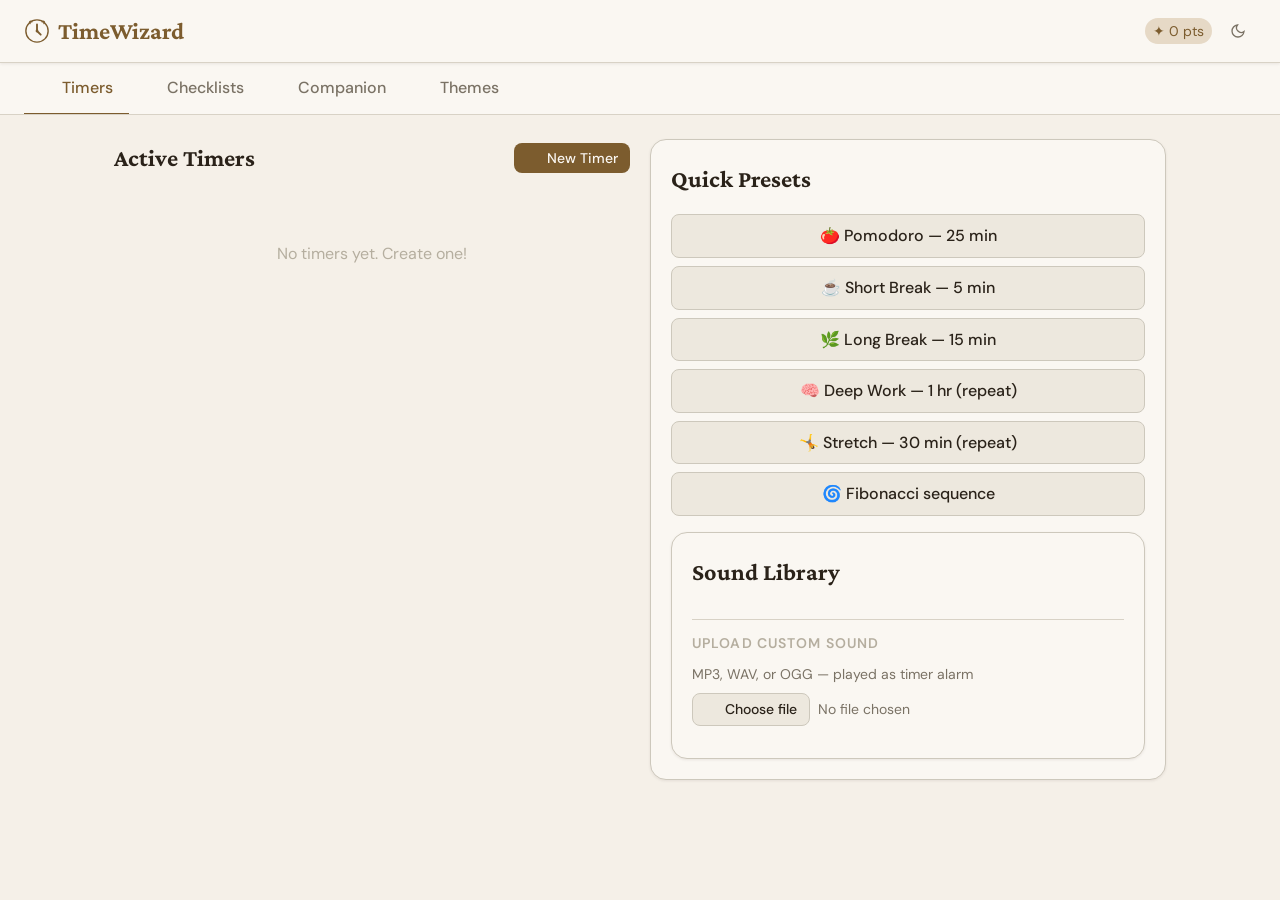
==== commit 5bee65d5: "Update time-wizard.html Alarm sound upgrade" ====
--- a/time-wizard.html
+++ b/time-wizard.html
@@ -212,6 +212,15 @@
 .theme-preview-bar2{height:5px;border-radius:var(--radius-full);width:40%;}
 .theme-footer{padding:var(--space-3) var(--space-4);font-size:var(--text-sm);font-weight:600;display:flex;justify-content:space-between;align-items:center;}
 
+
+/* SOUND PREVIEW */
+.snd-btn{display:flex;align-items:center;gap:var(--space-2);padding:var(--space-2) var(--space-3);background:var(--color-surface-offset);border:1px solid var(--color-border);border-radius:var(--radius-md);font-size:var(--text-xs);font-weight:500;width:100%;text-align:left;transition:background var(--trans),border-color var(--trans);}
+.snd-btn:hover{background:var(--color-surface-dynamic);border-color:var(--color-primary);}
+.snd-btn.playing{background:var(--color-accent-highlight);border-color:var(--color-accent);color:var(--color-accent);}
+.snd-btn .snd-icon{flex-shrink:0;width:22px;height:22px;border-radius:50%;background:var(--color-primary-highlight);display:flex;align-items:center;justify-content:center;font-size:12px;}
+.custom-snd-row{display:flex;align-items:center;gap:var(--space-2);padding:var(--space-2) var(--space-3);background:var(--color-surface-offset);border:1px solid var(--color-border);border-radius:var(--radius-md);}
+.custom-snd-row .snd-name{flex:1;font-size:var(--text-xs);font-weight:500;overflow:hidden;text-overflow:ellipsis;white-space:nowrap;}
+
 /* TOAST */
 .toast-container{position:fixed;bottom:var(--space-5);right:var(--space-5);display:flex;flex-direction:column;gap:var(--space-2);z-index:9999;pointer-events:none;}
 .toast{background:var(--color-surface-2);border:1px solid var(--color-border);border-radius:var(--radius-lg);padding:var(--space-3) var(--space-4);box-shadow:var(--shadow-lg);font-size:var(--text-sm);max-width:300px;animation:slideInToast .3s cubic-bezier(.16,1,.3,1);display:flex;align-items:center;gap:var(--space-3);}
@@ -334,6 +343,27 @@
           <button class="btn btn-secondary" onclick="addPreset(60,0,'Deep Work','viola','fixed')">🧠 Deep Work — 1 hr (repeat)</button>
           <button class="btn btn-secondary" onclick="addPreset(0,30,'Stretch','chime','fixed')">🤸 Stretch — 30 min (repeat)</button>
           <button class="btn btn-secondary" onclick="addPreset(5,0,'Fib Session','bell','fibonacci')">🌀 Fibonacci sequence</button>
+        </div>
+
+      <!-- SOUND LIBRARY -->
+      <div class="card" style="margin-top:var(--space-4);" id="soundLibraryCard">
+        <div class="card-title" style="margin-bottom:var(--space-3);">Sound Library</div>
+        <div style="display:grid;grid-template-columns:1fr 1fr;gap:var(--space-2);margin-bottom:var(--space-4);" id="soundPreviewGrid">
+          <!-- filled by JS -->
+        </div>
+        <div style="border-top:1px solid var(--color-divider);padding-top:var(--space-3);">
+          <span class="section-label">Upload Custom Sound</span>
+          <p style="font-size:var(--text-xs);color:var(--color-text-muted);margin-bottom:var(--space-2);">
+            MP3, WAV, or OGG — played as timer alarm
+          </p>
+          <div style="display:flex;gap:var(--space-2);align-items:center;flex-wrap:wrap;">
+            <label class="btn btn-secondary btn-sm" style="cursor:pointer;" for="customSoundUpload">
+              <i data-lucide="upload" style="width:12px;height:12px;"></i> Choose file
+              <input type="file" id="customSoundUpload" accept=".mp3,.wav,.ogg,audio/*" style="display:none;" onchange="handleCustomSoundUpload(this)">
+            </label>
+            <span id="uploadSoundName" style="font-size:var(--text-xs);color:var(--color-text-muted);">No file chosen</span>
+          </div>
+          <div id="customSoundsList" style="margin-top:var(--space-3);display:flex;flex-direction:column;gap:var(--space-2);"></div>
         </div>
       </div>
     </div>
@@ -820,10 +850,116 @@
   setTimeout(()=>{ d.classList.add('removing'); setTimeout(()=>d.remove(),200); },3000);
 }
 
+
+// ── SOUND LIBRARY ─────────────────────────────────
+const BUILTIN_SOUNDS = [
+  {id:'bell',   emoji:'🔔', name:'Ominous Bell'},
+  {id:'viola',  emoji:'🎻', name:'Viola Tune'},
+  {id:'harp',   emoji:'🎵', name:'Harp Tune'},
+  {id:'chime',  emoji:'🎶', name:'Crystal Chime'},
+  {id:'drum',   emoji:'🥁', name:'Deep Drum'},
+  {id:'whistle',emoji:'🎷', name:'Soft Whistle'},
+];
+let customSounds = []; // {id, name, blob, url}
+let playingSound = null;
+
+function renderSoundGrid(){
+  const grid = document.getElementById('soundPreviewGrid');
+  if(!grid) return;
+  grid.innerHTML = BUILTIN_SOUNDS.map(s => `
+    <button class="snd-btn ${playingSound===s.id?'playing':''}" onclick="previewSound('${s.id}')">
+      <span class="snd-icon">${s.emoji}</span>
+      <span>${s.name}</span>
+      <i data-lucide="${playingSound===s.id?'volume-2':'play'}" style="width:11px;height:11px;margin-left:auto;"></i>
+    </button>`).join('');
+  lucide.createIcons();
+}
+
+function previewSound(id){
+  playingSound = id;
+  renderSoundGrid();
+  renderCustomSounds();
+  // play and then reset playing indicator
+  if(id.startsWith('custom_')){
+    const cs = customSounds.find(x=>x.id===id);
+    if(!cs) return;
+    const audio = new Audio(cs.url);
+    audio.play().catch(()=>{});
+    audio.addEventListener('ended', ()=>{ if(playingSound===id){ playingSound=null; renderSoundGrid(); renderCustomSounds(); } });
+    setTimeout(()=>{ if(playingSound===id){ playingSound=null; renderSoundGrid(); renderCustomSounds(); } }, 5000);
+  } else {
+    playSound(id);
+    setTimeout(()=>{ if(playingSound===id){ playingSound=null; renderSoundGrid(); renderCustomSounds(); } }, 2800);
+  }
+}
+
+function handleCustomSoundUpload(input){
+  const file = input.files[0];
+  if(!file) return;
+  const url = URL.createObjectURL(file);
+  const id = 'custom_' + Date.now();
+  const name = file.name.replace(/\.[^.]+$/,'');
+  customSounds.push({id, name, url, file});
+  document.getElementById('uploadSoundName').textContent = file.name;
+  // Add to both selects
+  addCustomSoundToSelects(id, name);
+  renderCustomSounds();
+  showToast(`Custom sound "${name}" added!`);
+  input.value = '';
+}
+
+function addCustomSoundToSelects(id, name){
+  document.querySelectorAll('#timerSound').forEach(sel=>{
+    const opt = document.createElement('option');
+    opt.value = id; opt.textContent = '🎧 ' + name;
+    sel.appendChild(opt);
+  });
+}
+
+function removeCustomSound(id){
+  const cs = customSounds.find(x=>x.id===id);
+  if(cs){ URL.revokeObjectURL(cs.url); }
+  customSounds = customSounds.filter(x=>x.id!==id);
+  // remove from selects
+  document.querySelectorAll('#timerSound option[value="'+id+'"]').forEach(o=>o.remove());
+  renderCustomSounds();
+}
+
+function renderCustomSounds(){
+  const el = document.getElementById('customSoundsList');
+  if(!el) return;
+  if(!customSounds.length){ el.innerHTML = ''; return; }
+  el.innerHTML = customSounds.map(cs=>`
+    <div class="custom-snd-row">
+      <span style="font-size:16px;">🎧</span>
+      <span class="snd-name">${cs.name}</span>
+      <button class="btn btn-icon btn-ghost btn-sm ${playingSound===cs.id?'playing':''}" onclick="previewSound('${cs.id}')" title="Preview">
+        <i data-lucide="${playingSound===cs.id?'volume-2':'play'}" style="width:12px;height:12px;"></i>
+      </button>
+      <button class="btn btn-icon btn-danger btn-sm" onclick="removeCustomSound('${cs.id}')" title="Remove">
+        <i data-lucide="x" style="width:12px;height:12px;"></i>
+      </button>
+    </div>`).join('');
+  lucide.createIcons();
+}
+
+// override playSound to handle custom sounds
+const _playSoundOriginal = playSound;
+window.playSound = function(type){
+  if(type && type.startsWith('custom_')){
+    const cs = customSounds.find(x=>x.id===type);
+    if(cs){ const a=new Audio(cs.url); a.play().catch(()=>{}); }
+    return;
+  }
+  _playSoundOriginal(type);
+};
+
+
 // ── INIT ──────────────────────────────────────────
 lucide.createIcons();
 renderThemes();
 applyThemeVars();
+renderSoundGrid();
 lists.push({id:lidx++,name:'Getting Started',icon:'✨',tasks:[
   {id:tidxc++,text:'Start a timer from the Timers tab',pts:10,done:false,pid:null},
   {id:tidxc++,text:'Pet Archibald the owl',pts:5,done:false,pid:null},
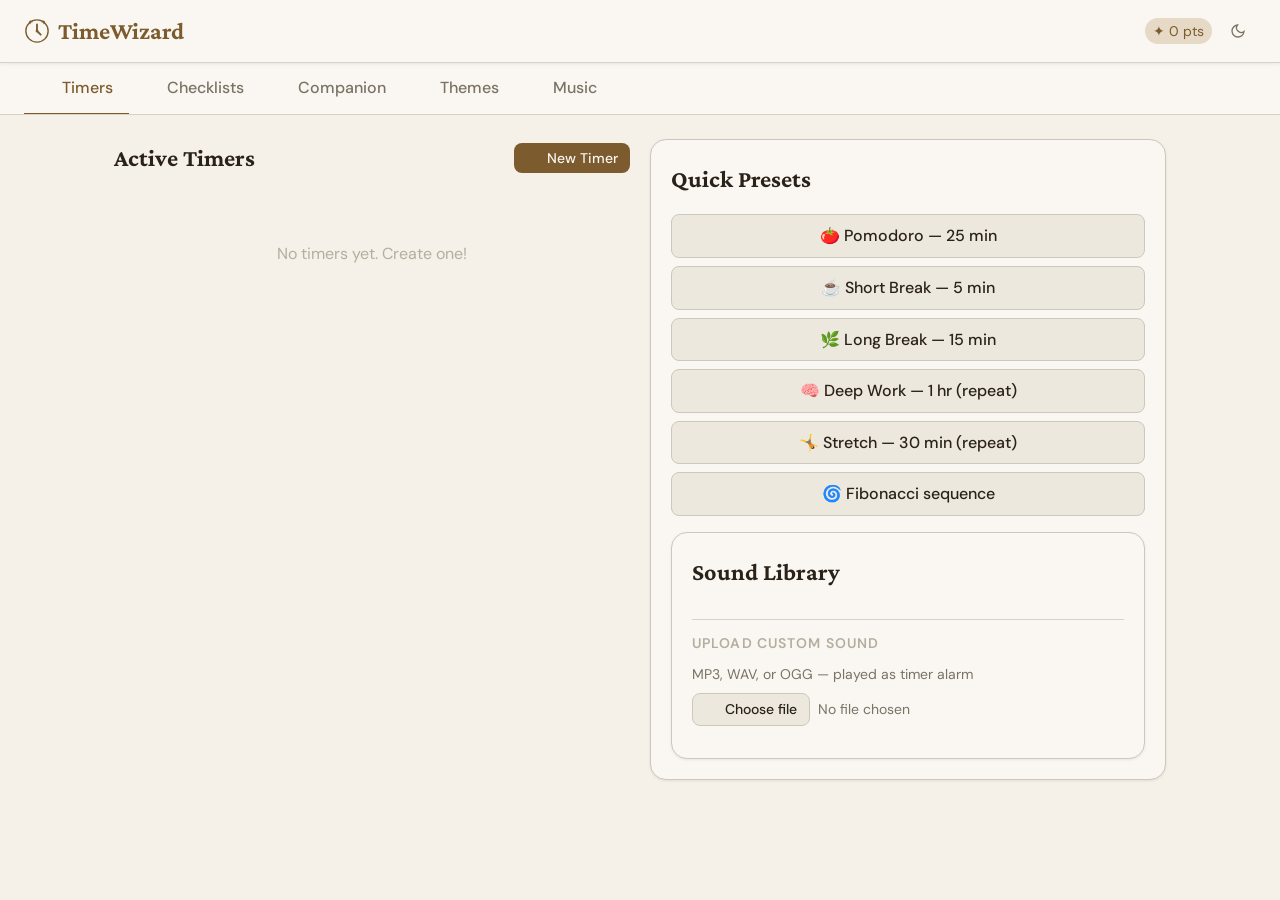
==== commit 58f13f06: "Complete of html version Added mini audio-player for focus, fixed small bugs and issues." ====
--- a/time-wizard.html
+++ b/time-wizard.html
@@ -172,7 +172,7 @@
 .task-check:hover{border-color:var(--color-primary);}
 .task-item.done .task-check{background:var(--color-accent);border-color:var(--color-accent);color:#fff;}
 .task-body{flex:1;min-width:0;}
-.task-text{font-size:var(--text-sm);line-height:1.5;}
+/* task-text handled below */
 .task-points{display:inline-flex;align-items:center;gap:3px;font-size:var(--text-xs);color:var(--color-gold);font-weight:600;margin-left:var(--space-2);}
 .task-actions{display:flex;gap:var(--space-1);opacity:0;transition:opacity var(--trans);}
 .task-item:hover .task-actions{opacity:1;}
@@ -213,6 +213,20 @@
 .theme-footer{padding:var(--space-3) var(--space-4);font-size:var(--text-sm);font-weight:600;display:flex;justify-content:space-between;align-items:center;}
 
 
+
+/* TIMER EDIT PANEL */
+.timer-edit-panel{display:none;margin-top:var(--space-3);padding-top:var(--space-3);border-top:1px solid var(--color-divider);}
+.timer-edit-panel.open{display:block;}
+.time-slider-wrap{display:flex;flex-direction:column;gap:var(--space-1);margin-bottom:var(--space-3);}
+.time-slider{-webkit-appearance:none;appearance:none;width:100%;height:5px;border-radius:var(--radius-full);background:var(--color-surface-dynamic);outline:none;cursor:pointer;}
+.time-slider::-webkit-slider-thumb{-webkit-appearance:none;width:18px;height:18px;border-radius:50%;background:var(--color-primary);cursor:pointer;border:2px solid var(--color-surface);box-shadow:var(--shadow-sm);}
+.time-slider::-moz-range-thumb{width:18px;height:18px;border-radius:50%;background:var(--color-primary);cursor:pointer;border:2px solid var(--color-surface);}
+.time-slider-labels{display:flex;justify-content:space-between;font-size:var(--text-xs);color:var(--color-text-faint);}
+.adj-btns{display:flex;gap:var(--space-2);flex-wrap:wrap;margin-bottom:var(--space-3);}
+.adj-btn{padding:2px var(--space-3);border-radius:var(--radius-full);font-size:var(--text-xs);font-weight:600;background:var(--color-surface-offset);border:1px solid var(--color-border);cursor:pointer;transition:background var(--trans),border-color var(--trans);}
+.adj-btn:hover{background:var(--color-primary-highlight);border-color:var(--color-primary);color:var(--color-primary);}
+.edit-form-grid{display:grid;grid-template-columns:1fr 1fr;gap:var(--space-3);}
+
 /* SOUND PREVIEW */
 .snd-btn{display:flex;align-items:center;gap:var(--space-2);padding:var(--space-2) var(--space-3);background:var(--color-surface-offset);border:1px solid var(--color-border);border-radius:var(--radius-md);font-size:var(--text-xs);font-weight:500;width:100%;text-align:left;transition:background var(--trans),border-color var(--trans);}
 .snd-btn:hover{background:var(--color-surface-dynamic);border-color:var(--color-primary);}
@@ -241,6 +255,83 @@
 .flex-row{display:flex;align-items:center;gap:var(--space-2);}
 .mt-2{margin-top:var(--space-2);}.mt-3{margin-top:var(--space-3);}.mt-4{margin-top:var(--space-4);}
 .text-muted{color:var(--color-text-muted);}.text-sm{font-size:var(--text-sm);}
+
+/* SCROLLBARS */
+::-webkit-scrollbar { width: 8px; height: 8px; }
+::-webkit-scrollbar-track { background: var(--color-surface-offset); border-radius: var(--radius-full); }
+::-webkit-scrollbar-thumb { background: var(--color-border); border-radius: var(--radius-full); border: 2px solid var(--color-surface-offset); transition: background var(--trans); }
+::-webkit-scrollbar-thumb:hover { background: var(--color-primary); }
+::-webkit-scrollbar-corner { background: var(--color-surface-offset); }
+* { scrollbar-width: thin; scrollbar-color: var(--color-border) var(--color-surface-offset); }
+
+/* TASK NOTES */
+/* task-note handled below */
+.task-note-input{width:100%;margin-top:var(--space-2);font-size:var(--text-xs);resize:vertical;min-height:48px;display:none;}
+.task-note-input.visible{display:block;}
+/* SUBTASK INPUT ROW */
+.sub-add-row{gap:var(--space-2);margin-top:var(--space-2);padding-left:var(--space-8);display:none;}
+.sub-add-row.visible{display:flex;}
+/* EDIT MODE */
+.task-edit-input{font-size:var(--text-sm);width:100%;background:var(--color-surface-2);border:1px solid var(--color-primary);border-radius:var(--radius-md);padding:2px var(--space-2);}
+/* INLINE DUPLICATE BADGE */
+.list-item-btn .list-actions{display:none;gap:var(--space-1);}
+.list-item-btn:hover .list-actions{display:flex;}
+.list-item-btn.active .list-actions{display:flex;}
+
+
+/* TASK TEXT COLLAPSE */
+.task-text{font-size:var(--text-sm);line-height:1.5;display:-webkit-box;-webkit-line-clamp:3;-webkit-box-orient:vertical;overflow:hidden;}
+.task-text.expanded{display:block;overflow:visible;}
+.task-note{font-size:var(--text-xs);color:var(--color-text-muted);margin-top:var(--space-1);line-height:1.5;white-space:pre-wrap;display:-webkit-box;-webkit-line-clamp:3;-webkit-box-orient:vertical;overflow:hidden;}
+.task-note.expanded{display:block;overflow:visible;}
+.task-expand-btn{font-size:var(--text-xs);color:var(--color-primary);background:none;border:none;cursor:pointer;padding:2px 0;margin-top:2px;display:none;}
+.task-expand-btn.visible{display:inline-block;}
+
+/* THEMED NUMBER INPUT SPINNERS */
+input[type=number]::-webkit-inner-spin-button,
+input[type=number]::-webkit-outer-spin-button {
+  -webkit-appearance: none;
+  margin: 0;
+}
+input[type=number] { -moz-appearance: textfield; appearance: textfield; padding-right: var(--space-1); }
+.num-wrap { position: relative; display: inline-flex; align-items: stretch; }
+.num-wrap input[type=number] { border-radius: var(--radius-md) 0 0 var(--radius-md); border-right: none; flex: 1; }
+.num-spin { display: flex; flex-direction: column; border: 1px solid var(--color-border); border-radius: 0 var(--radius-md) var(--radius-md) 0; overflow: hidden; }
+.num-spin button { flex: 1; width: 22px; background: var(--color-surface-offset); border: none; color: var(--color-text-muted); cursor: pointer; font-size: 10px; line-height: 1; padding: 0; transition: background var(--trans), color var(--trans); }
+.num-spin button:hover { background: var(--color-primary-highlight); color: var(--color-primary); }
+.num-spin button:active { background: var(--color-primary); color: var(--color-text-inverse); }
+.num-spin .spin-up { border-bottom: 1px solid var(--color-border); }
+
+
+/* TIMER BASE MARKER */
+.timer-progress { position: relative; }
+.timer-orig-marker { position: absolute; top: 0; bottom: 0; width: 2px; background: var(--color-primary); opacity: 0.5; border-radius: var(--radius-full); pointer-events: none; }
+
+
+/* MUSIC VISUALIZER */
+.viz-bar{width:4px;border-radius:var(--radius-full);background:var(--color-accent);transform-origin:bottom;animation:none;transition:height .1s ease;}
+.viz-bar.active{animation:vizBounce calc(0.4s + var(--i) * 0.07s) ease-in-out infinite alternate;}
+@keyframes vizBounce{from{height:4px;}to{height:28px;}}
+/* AMBIENT TRACK ROW */
+.ambient-row{display:flex;align-items:center;gap:var(--space-3);padding:var(--space-2) var(--space-3);border-radius:var(--radius-md);border:1px solid var(--color-border);background:var(--color-surface-offset);cursor:pointer;transition:background var(--trans),border-color var(--trans);}
+.ambient-row:hover{background:var(--color-surface-dynamic);border-color:var(--color-primary);}
+.ambient-row.selected{background:var(--color-primary-highlight);border-color:var(--color-primary);}
+.ambient-row .amb-icon{font-size:20px;flex-shrink:0;}
+.ambient-row .amb-info{flex:1;min-width:0;}
+.ambient-row .amb-name{font-size:var(--text-sm);font-weight:600;}
+.ambient-row .amb-desc{font-size:var(--text-xs);color:var(--color-text-muted);}
+
+
+/* FLOATING MUSIC WIDGET */
+#musicWidget{position:fixed;bottom:var(--space-5);right:var(--space-5);z-index:200;display:flex;align-items:center;gap:var(--space-3);padding:var(--space-2) var(--space-3);background:var(--color-surface);border:1px solid var(--color-border);border-radius:var(--radius-xl);box-shadow:var(--shadow-lg);font-size:var(--text-xs);transition:opacity .2s,transform .2s;}
+#musicWidget.hidden-widget{opacity:0;pointer-events:none;transform:translateY(8px);}
+#musicWidget .mw-bars{display:flex;align-items:flex-end;gap:2px;height:16px;}
+#musicWidget .mw-bar{width:3px;border-radius:var(--radius-full);background:var(--color-primary);animation:none;}
+#musicWidget .mw-bar.active{animation:vizBounce calc(0.4s + var(--i)*0.07s) ease-in-out infinite alternate;}
+#musicWidget .mw-name{max-width:120px;overflow:hidden;text-overflow:ellipsis;white-space:nowrap;color:var(--color-text-muted);}
+#musicWidget .mw-vol{display:flex;align-items:center;gap:var(--space-1);}
+#musicWidget input[type=range]{width:64px;height:4px;accent-color:var(--color-primary);}
+
 </style>
 </head>
 <body>
@@ -271,6 +362,7 @@
   <button class="tab-btn" role="tab" data-tab="checklist"><i data-lucide="check-square" style="width:14px;height:14px;"></i> Checklists</button>
   <button class="tab-btn" role="tab" data-tab="companion"><i data-lucide="sparkles" style="width:14px;height:14px;"></i> Companion</button>
   <button class="tab-btn" role="tab" data-tab="themes"><i data-lucide="palette" style="width:14px;height:14px;"></i> Themes</button>
+  <button class="tab-btn" role="tab" data-tab="music"><i data-lucide="music" style="width:14px;height:14px;"></i> Music</button>
 </nav>
 
 <main>
@@ -437,7 +529,134 @@
   <div class="themes-grid" id="themesGrid"></div>
 </section>
 
+<!-- MUSIC PANEL -->
+<section class="tab-panel" id="panel-music">
+  <div style="max-width:640px;">
+    <h2 class="card-title" style="margin-bottom:var(--space-2);">Focus Music</h2>
+    <p class="text-muted text-sm" style="margin-bottom:var(--space-5);">Plays looped ambient sound while any timer is running. Fades out when an alarm fires, then resumes.</p>
+
+    <!-- NOW PLAYING -->
+    <div class="card" style="margin-bottom:var(--space-4);">
+      <div style="display:flex;align-items:center;gap:var(--space-4);flex-wrap:wrap;">
+        <div id="musicVisualizer" style="display:flex;align-items:flex-end;gap:3px;height:32px;flex-shrink:0;">
+          <div class="viz-bar" style="--i:0"></div><div class="viz-bar" style="--i:1"></div>
+          <div class="viz-bar" style="--i:2"></div><div class="viz-bar" style="--i:3"></div>
+          <div class="viz-bar" style="--i:4"></div>
+        </div>
+        <div style="flex:1;min-width:0;">
+          <div id="musicNowPlaying" style="font-size:var(--text-sm);font-weight:600;color:var(--color-text);overflow:hidden;text-overflow:ellipsis;white-space:nowrap;">Not playing</div>
+          <div id="musicStatus" style="font-size:var(--text-xs);color:var(--color-text-muted);">Select a track and press Play</div>
+        </div>
+        <div style="display:flex;gap:var(--space-2);align-items:center;">
+          <button class="btn btn-primary" id="musicPlayBtn" onclick="toggleMusic()">
+            <i data-lucide="play" style="width:13px;height:13px;"></i> Play
+          </button>
+          <button class="btn btn-secondary btn-sm" onclick="stopMusic()" title="Stop">
+            <i data-lucide="square" style="width:13px;height:13px;"></i>
+          </button>
+        </div>
+      </div>
+      <!-- Master volume -->
+      <div style="margin-top:var(--space-4);display:flex;flex-direction:column;gap:var(--space-1);">
+        <div style="display:flex;justify-content:space-between;align-items:center;">
+          <span class="section-label" style="margin-bottom:0;">Music volume</span>
+          <span id="musicVolLabel" style="font-size:var(--text-xs);color:var(--color-text-muted);">60%</span>
+        </div>
+        <input type="range" class="time-slider" id="musicVolSlider" min="0" max="100" value="60" oninput="setMusicVol(this.value)">
+      </div>
+    </div>
+
+    <!-- ALARM VOLUME -->
+    <div class="card" style="margin-bottom:var(--space-4);">
+      <div style="display:flex;flex-direction:column;gap:var(--space-1);">
+        <div style="display:flex;justify-content:space-between;align-items:center;">
+          <span class="section-label" style="margin-bottom:0;">Alarm volume</span>
+          <span id="alarmVolLabel" style="font-size:var(--text-xs);color:var(--color-text-muted);">80%</span>
+        </div>
+        <input type="range" class="time-slider" id="alarmVolSlider" min="0" max="100" value="80" oninput="setAlarmVol(this.value)">
+      </div>
+    </div>
+
+    <!-- BUILT-IN AMBIENTS -->
+    <div class="card" style="margin-bottom:var(--space-4);">
+      <div class="card-title" style="font-size:var(--text-base);margin-bottom:var(--space-3);">Built-in Ambients</div>
+      <div id="ambientGrid" style="display:flex;flex-direction:column;gap:var(--space-2);"></div>
+    </div>
+
+    <!-- CUSTOM MUSIC UPLOAD -->
+    <div class="card" style="margin-bottom:var(--space-4);">
+      <div class="card-title" style="font-size:var(--text-base);margin-bottom:var(--space-1);">Custom Track</div>
+      <p style="font-size:var(--text-xs);color:var(--color-text-muted);margin-bottom:var(--space-3);">Upload an MP3, WAV, or OGG. It will loop automatically.</p>
+      <div style="display:flex;gap:var(--space-2);align-items:center;flex-wrap:wrap;">
+        <button class="btn btn-secondary btn-sm" onclick="document.getElementById('musicUpload').click()">
+          <i data-lucide="upload" style="width:12px;height:12px;"></i> Choose file
+        </button>
+        <span id="musicUploadName" style="font-size:var(--text-xs);color:var(--color-text-muted);">No file chosen</span>
+        <input type="file" id="musicUpload" accept=".mp3,.wav,.ogg,audio/*" style="display:none;" onchange="handleMusicUpload(this)">
+      </div>
+      <div id="customMusicList" style="margin-top:var(--space-3);display:flex;flex-direction:column;gap:var(--space-2);"></div>
+      <!-- Progress bar for playing custom track -->
+      <div id="customTrackProgress" style="display:none;margin-top:var(--space-3);">
+        <div style="display:flex;justify-content:space-between;font-size:var(--text-xs);color:var(--color-text-muted);margin-bottom:var(--space-1);">
+          <span id="ctpElapsed">0:00</span>
+          <span id="ctpTotal">—</span>
+        </div>
+        <div style="height:3px;background:var(--color-surface-dynamic);border-radius:var(--radius-full);overflow:hidden;">
+          <div id="ctpBar" style="height:100%;width:0%;background:var(--color-primary);border-radius:var(--radius-full);transition:width .5s linear;"></div>
+        </div>
+      </div>
+    </div>
+
+    <!-- FIND SOUNDS HINT -->
+    <div class="card" style="background:var(--color-surface-offset);border-style:dashed;">
+      <div style="font-size:var(--text-xs);font-weight:600;text-transform:uppercase;letter-spacing:.08em;color:var(--color-text-faint);margin-bottom:var(--space-3);">🔍 Find sounds online</div>
+      <div style="display:flex;flex-direction:column;gap:var(--space-2);">
+        <div style="display:flex;align-items:flex-start;gap:var(--space-3);">
+          <span style="font-size:15px;">🌐</span>
+          <div>
+            <a href="https://freesound.org" target="_blank" rel="noopener noreferrer" style="font-size:var(--text-xs);font-weight:600;color:var(--color-primary);">freesound.org</a>
+            <div style="font-size:var(--text-xs);color:var(--color-text-muted);">Huge Creative Commons library — search "rain loop", "brown noise", "forest ambience"</div>
+          </div>
+        </div>
+        <div style="display:flex;align-items:flex-start;gap:var(--space-3);">
+          <span style="font-size:15px;">🎵</span>
+          <div>
+            <a href="https://pixabay.com/music/" target="_blank" rel="noopener noreferrer" style="font-size:var(--text-xs);font-weight:600;color:var(--color-primary);">pixabay.com/music</a>
+            <div style="font-size:var(--text-xs);color:var(--color-text-muted);">Royalty-free, no attribution needed — good lofi & ambient section</div>
+          </div>
+        </div>
+        <div style="display:flex;align-items:flex-start;gap:var(--space-3);">
+          <span style="font-size:15px;">🎹</span>
+          <div>
+            <a href="https://musicforprogramming.net" target="_blank" rel="noopener noreferrer" style="font-size:var(--text-xs);font-weight:600;color:var(--color-primary);">musicforprogramming.net</a>
+            <div style="font-size:var(--text-xs);color:var(--color-text-muted);">Curated focus music — downloadable MP3s, free to use personally</div>
+          </div>
+        </div>
+        <div style="display:flex;align-items:flex-start;gap:var(--space-3);">
+          <span style="font-size:15px;">🤖</span>
+          <div>
+            <a href="https://suno.com" target="_blank" rel="noopener noreferrer" style="font-size:var(--text-xs);font-weight:600;color:var(--color-primary);">suno.com</a>
+            <div style="font-size:var(--text-xs);color:var(--color-text-muted);">AI-generated music — free tier for personal use, Pro tier grants broader rights</div>
+          </div>
+        </div>
+      </div>
+    </div>
+  </div>
+</section>
+
 </main>
+
+<!-- Confirm Modal -->
+<div class="modal-backdrop hidden" id="confirmModal">
+  <div class="modal" style="max-width:360px;">
+    <div class="modal-title" id="confirmTitle">Confirm</div>
+    <p id="confirmMsg" style="font-size:var(--text-sm);color:var(--color-text-muted);"></p>
+    <div class="modal-footer">
+      <button class="btn btn-secondary" onclick="confirmResolve(false)">Cancel</button>
+      <button class="btn btn-danger" onclick="confirmResolve(true)" id="confirmOkBtn">Delete</button>
+    </div>
+  </div>
+</div>
 
 <!-- Modal: New List -->
 <div class="modal-backdrop hidden" id="newListModal">
@@ -496,13 +715,36 @@
 });
 
 // ── AUDIO ENGINE ──────────────────────────────────
+// ── AUDIO ENGINE ──────────────────────────────────
 let _actx = null;
-function actx(){ if(!_actx) _actx = new (window.AudioContext||window.webkitAudioContext)(); return _actx; }
+function actx(){ if(!_actx){ _actx = new (window.AudioContext||window.webkitAudioContext)(); _initGains(); } return _actx; }
+
+let _alarmGain = null, _musicGain = null;
+let _alarmVol = 0.8, _musicVol = 0.6;
+function _initGains(){
+  _alarmGain = _actx.createGain(); _alarmGain.gain.value = _alarmVol; _alarmGain.connect(_actx.destination);
+  _musicGain = _actx.createGain(); _musicGain.gain.value = _musicVol; _musicGain.connect(_actx.destination);
+}
+function alarmDest(){ actx(); return _alarmGain||_actx.destination; }
+function musicDest(){ actx(); return _musicGain||_actx.destination; }
+function setAlarmVol(v){
+  _alarmVol=v/100;
+  document.getElementById('alarmVolLabel').textContent=v+'%';
+  if(_alarmGain) _alarmGain.gain.setTargetAtTime(_alarmVol, actx().currentTime, 0.05);
+}
+function setMusicVol(v){
+  _musicVol=v/100;
+  const lbl=document.getElementById('musicVolLabel'); if(lbl) lbl.textContent=v+'%';
+  const mwSlider=document.getElementById('mwVolSlider'); if(mwSlider) mwSlider.value=v;
+  const mainSlider=document.getElementById('musicVolSlider'); if(mainSlider) mainSlider.value=v;
+  if(_musicGain) _musicGain.gain.setTargetAtTime(_musicVol, actx().currentTime, 0.05);
+}
+
 function oscEnv(f,t,sg,eg,st,dur){
   const o = actx().createOscillator(), g = actx().createGain();
   o.type=t; o.frequency.value=f;
   g.gain.setValueAtTime(sg,st); g.gain.exponentialRampToValueAtTime(eg,st+dur);
-  o.connect(g); g.connect(actx().destination); o.start(st); o.stop(st+dur+0.05);
+  o.connect(g); g.connect(alarmDest()); o.start(st); o.stop(st+dur+0.05);
 }
 function playSound(type){
   if(type==='none') return;
@@ -515,7 +757,7 @@
         o.type='sawtooth';o.frequency.value=f;flt.type='lowpass';flt.frequency.value=700;
         g.gain.setValueAtTime(0,n+d);g.gain.linearRampToValueAtTime(.1,n+d+.05);
         g.gain.exponentialRampToValueAtTime(.001,n+d+.38);
-        o.connect(flt);flt.connect(g);g.connect(actx().destination);o.start(n+d);o.stop(n+d+.4);
+        o.connect(flt);flt.connect(g);g.connect(alarmDest());o.start(n+d);o.stop(n+d+.4);
       });
     } else if(type==='harp'){ [523.25,659.25,783.99,1046.5,783.99,659.25].forEach((f,i)=>oscEnv(f,'triangle',.18,.001,n+i*.18,.6)); }
     else if(type==='chime'){ [1046.5,1318.5,1568,2093].forEach((f,i)=>oscEnv(f,'sine',.14,.001,n+i*.12,.5)); }
@@ -524,14 +766,14 @@
       const d=buf.getChannelData(0); for(let i=0;i<d.length;i++) d[i]=(Math.random()*2-1)*Math.pow(1-i/d.length,6);
       const s=actx().createBufferSource(),g=actx().createGain(),f=actx().createBiquadFilter();
       f.type='lowpass';f.frequency.value=180;s.buffer=buf;g.gain.value=.8;
-      s.connect(f);f.connect(g);g.connect(actx().destination);s.start(n);
+      s.connect(f);f.connect(g);g.connect(alarmDest());s.start(n);
       oscEnv(60,'sine',.5,.001,n,.5);
     } else if(type==='whistle'){
       const o=actx().createOscillator(),g=actx().createGain();
       o.type='sine';o.frequency.setValueAtTime(880,n);o.frequency.linearRampToValueAtTime(1100,n+.3);
       o.frequency.linearRampToValueAtTime(880,n+.6);
       g.gain.setValueAtTime(.13,n);g.gain.exponentialRampToValueAtTime(.001,n+.7);
-      o.connect(g);g.connect(actx().destination);o.start(n);o.stop(n+.75);
+      o.connect(g);g.connect(alarmDest());o.start(n);o.stop(n+.75);
     }
   } catch(e){}
 }
@@ -550,6 +792,17 @@
   document.getElementById('timerPresets').style.display='block';
 }
 
+function autoWrapNumbers(container){
+  container.querySelectorAll('input[type=number]').forEach(inp=>{
+    if(inp.closest('.num-wrap')) return; // already wrapped
+    const wrap=document.createElement('div'); wrap.className='num-wrap';
+    inp.parentNode.insertBefore(wrap,inp); wrap.appendChild(inp);
+    const spin=document.createElement('div'); spin.className='num-spin';
+    spin.innerHTML=`<button class="spin-up" onclick="stepNum('${inp.id}',1)">▲</button><button onclick="stepNum('${inp.id}',-1)">▼</button>`;
+    wrap.appendChild(spin);
+    if(inp.style.width) inp.style.borderRadius='';
+  });
+}
 function handleRepeatChange(v){
   const area=document.getElementById('repeatCustomArea'), flds=document.getElementById('repeatCustomFields');
   flds.innerHTML='';
@@ -560,6 +813,7 @@
   else if(v==='decrease') flds.innerHTML='<span class="section-label">Step decrease (min)</span><input type="number" id="cDown" value="5" min="1" style="width:80px;margin-top:4px;"> <span class="section-label" style="margin-top:8px;">Min duration (min)</span><input type="number" id="cMin" value="1" min="1" style="width:80px;margin-top:4px;">';
   else if(v==='fibonacci') flds.innerHTML='<p style="font-size:var(--text-xs);color:var(--color-text-muted);">Intervals: 1, 1, 2, 3, 5, 8, 13 min (Fibonacci), cycling.</p>';
   else if(v==='random') flds.innerHTML='<div class="form-row"><div class="form-group"><label>Min (min)</label><input type="number" id="cRMin" value="5" min="1"></div><div class="form-group"><label>Max (min)</label><input type="number" id="cRMax" value="30" min="1"></div></div>';
+  autoWrapNumbers(flds);
 }
 
 function getRepeatCfg(){
@@ -591,18 +845,40 @@
 }
 function pushTimer(o){
   const id=tidx++;
-  timers.push({id,name:o.name,tot:o.tot,orig:o.tot,rem:o.tot,sound:o.sound,rep:JSON.parse(JSON.stringify(o.rep)),running:false,done:false,reps:0});
+  timers.push({id,name:o.name,tot:o.tot,orig:o.tot,rem:o.tot,sound:o.sound,rep:JSON.parse(JSON.stringify(o.rep)),running:false,done:false,reps:0,capToMax:true});
   if(o.rep.mode==='increase') timers[timers.length-1].rep.base=o.tot;
   renderTimers(); showToast(`Timer "${o.name}" added!`);
   if(!tick) tick=setInterval(tickFn,1000);
 }
 function tickFn(){
-  let any=false;
-  timers.forEach(t=>{ if(!t.running||t.done) return; any=true; t.rem--; if(t.rem<=0) timerDone(t); });
-  if(any) renderTimers();
+  let needFullRender=false;
+  timers.forEach(t=>{
+    if(!t.running||t.done) return;
+    t.rem--;
+    if(t.rem<=0){ timerDone(t); needFullRender=true; }
+  });
+  if(needFullRender){ renderTimers(); return; }
+  // Lightweight DOM-only update — doesn't touch edit panel inputs
+  timers.forEach(t=>{
+    if(!t.running||t.done) return;
+    const disp=document.querySelector('#titem_'+t.id+' .timer-display');
+    if(disp && !t.editOpen) disp.textContent=fmt(t.rem);
+    else if(disp && t.editOpen){
+      // Even with edit open, just update the display text and progress bar, not the whole card
+      disp.textContent=fmt(t.rem);
+    }
+    const pct=t.tot>0?Math.max(0,Math.min(100,100-(t.rem/t.tot)*100)):100;
+    const bar=document.querySelector('#titem_'+t.id+' .timer-progress-fill');
+    if(bar) bar.style.width=pct+'%';
+    const slbl=document.getElementById('sliderLabel_'+t.id);
+    if(slbl) slbl.textContent=fmt(t.rem);
+    // Update slider max/value only if user isn't actively dragging it
+    const slider=document.querySelector('#titem_'+t.id+' .time-slider');
+    if(slider && document.activeElement!==slider) slider.value=t.rem;
+  });
 }
 function timerDone(t){
-  playSound(t.sound); t.reps++;
+  playSound(t.sound); duckMusicForAlarm(3000); t.reps++;
   updateOwlFocus(10);
   showToast(`⏰ "${t.name}" done! (×${t.reps})`,'success');
   const r=t.rep;
@@ -618,6 +894,168 @@
 function toggleTimer(id){ const t=timers.find(x=>x.id===id); if(!t||t.done) return; t.running=!t.running; renderTimers(); }
 function resetTimer(id){ const t=timers.find(x=>x.id===id); if(!t) return; t.running=false;t.done=false;t.rem=t.orig;t.tot=t.orig;t.reps=0; renderTimers(); }
 function deleteTimer(id){ timers=timers.filter(x=>x.id!==id); renderTimers(); }
+function toggleEditPanel(id){
+  const t=timers.find(x=>x.id===id); if(!t) return;
+  t.editOpen=!t.editOpen; renderTimers();
+}
+function liveAdjustTimer(id, val){
+  const t=timers.find(x=>x.id===id); if(!t||t.done) return;
+  t.rem=parseInt(val);
+  const lbl=document.getElementById('sliderLabel_'+id);
+  if(lbl) lbl.textContent=fmt(t.rem);
+  const disp=document.querySelector('#titem_'+id+' .timer-display');
+  if(disp) disp.textContent=fmt(t.rem);
+  const pct=t.tot>0?Math.max(0,Math.min(100,100-(t.rem/t.tot)*100)):100;
+  const bar=document.querySelector('#titem_'+id+' .timer-progress-fill');
+  if(bar) bar.style.width=pct+'%';
+}
+function nudgeTimer(id, delta){
+  const t=timers.find(x=>x.id===id); if(!t||t.done) return;
+  const newRem = t.rem + delta;
+  if(t.capToMax){
+    t.rem = Math.max(0, Math.min(t.tot, newRem));
+  } else {
+    t.rem = Math.max(0, newRem);
+    if(t.rem > t.tot){ t.tot = t.rem; }
+  }
+  renderTimers();
+}
+function resetToBase(id){
+  const t=timers.find(x=>x.id===id); if(!t) return;
+  t.tot = t.orig; t.rem = Math.min(t.rem, t.orig);
+  renderTimers();
+}
+function saveTimerEdit(id){
+  const t=timers.find(x=>x.id===id); if(!t) return;
+  const durInput=document.getElementById('eDur_'+id);
+  const sndInput=document.getElementById('eSnd_'+id);
+  const capInput=document.getElementById('eCap_'+id);
+  if(durInput){
+    const newDur=Math.max(1,parseInt(durInput.value)||1)*60;
+    // Only reset remaining if the timer is paused; if running, apply on next natural cycle
+    t.orig=newDur; t.tot=newDur;
+    if(!t.running) t.rem=newDur;
+  }
+  if(sndInput) t.sound=sndInput.value;
+  if(capInput) t.capToMax=capInput.checked;
+  t.editOpen=false;
+  renderTimers(); showToast('Timer updated!');
+}
+
+function repeatSettingsPanel(t){
+  const r=t.rep, reps=t.reps;
+  const statusLine=reps>0
+    ? `<div style="font-size:var(--text-xs);color:var(--color-text-muted);margin-bottom:var(--space-2);">${cycleInfo(t)}</div>`
+    : '';
+  if(r.mode==='once') return statusLine||'';
+
+  let fields='';
+  if(r.mode==='fixed'){
+    fields=`
+      <div class="form-row" style="gap:var(--space-2);">
+        <div class="form-group" style="flex:1;"><label style="font-size:var(--text-xs);">Repeat count (0=∞)</label>
+          <div class="num-wrap" style="width:100%;"><input type="number" id="rp_count_${t.id}" value="${r.count||0}" min="0" style="width:100%;" onchange="liveRepSave(${t.id})">
+          <div class="num-spin"><button class="spin-up" onclick="stepNum('rp_count_${t.id}',1)">▲</button><button onclick="stepNum('rp_count_${t.id}',-1)">▼</button></div></div>
+        </div>
+      </div>`;
+  } else if(r.mode==='increase'){
+    fields=`
+      <div class="form-row" style="gap:var(--space-2);">
+        <div class="form-group" style="flex:1;"><label style="font-size:var(--text-xs);">Step increase (min)</label>
+          <div class="num-wrap" style="width:100%;"><input type="number" id="rp_step_${t.id}" value="${r.step/60}" min="1" step="0.5" style="width:100%;" onchange="liveRepSave(${t.id})">
+          <div class="num-spin"><button class="spin-up" onclick="stepNum('rp_step_${t.id}',1)">▲</button><button onclick="stepNum('rp_step_${t.id}',-1)">▼</button></div></div>
+        </div>
+        <div class="form-group" style="flex:1;"><label style="font-size:var(--text-xs);">Max repeats (0=∞)</label>
+          <div class="num-wrap" style="width:100%;"><input type="number" id="rp_max_${t.id}" value="${r.max||0}" min="0" style="width:100%;" onchange="liveRepSave(${t.id})">
+          <div class="num-spin"><button class="spin-up" onclick="stepNum('rp_max_${t.id}',1)">▲</button><button onclick="stepNum('rp_max_${t.id}',-1)">▼</button></div></div>
+        </div>
+      </div>`;
+  } else if(r.mode==='decrease'){
+    fields=`
+      <div class="form-row" style="gap:var(--space-2);">
+        <div class="form-group" style="flex:1;"><label style="font-size:var(--text-xs);">Step decrease (min)</label>
+          <div class="num-wrap" style="width:100%;"><input type="number" id="rp_down_${t.id}" value="${r.step/60}" min="1" step="0.5" style="width:100%;" onchange="liveRepSave(${t.id})">
+          <div class="num-spin"><button class="spin-up" onclick="stepNum('rp_down_${t.id}',1)">▲</button><button onclick="stepNum('rp_down_${t.id}',-1)">▼</button></div></div>
+        </div>
+        <div class="form-group" style="flex:1;"><label style="font-size:var(--text-xs);">Min duration (min)</label>
+          <div class="num-wrap" style="width:100%;"><input type="number" id="rp_min_${t.id}" value="${r.minDur/60}" min="0.5" step="0.5" style="width:100%;" onchange="liveRepSave(${t.id})">
+          <div class="num-spin"><button class="spin-up" onclick="stepNum('rp_min_${t.id}',1)">▲</button><button onclick="stepNum('rp_min_${t.id}',-1)">▼</button></div></div>
+        </div>
+      </div>`;
+  } else if(r.mode==='custom'){
+    const seqStr=(r.seq||[]).map(s=>(s/60).toFixed(0)).join(', ');
+    const curIdx=(r.si||0);
+    fields=`
+      <div class="form-group"><label style="font-size:var(--text-xs);">Sequence (minutes, comma-separated)</label>
+        <input type="text" id="rp_seq_${t.id}" value="${seqStr}" style="width:100%;font-size:var(--text-xs);" onchange="liveRepSave(${t.id})">
+      </div>
+      <div style="font-size:var(--text-xs);color:var(--color-text-muted);margin-top:var(--space-1);">Current position: step ${curIdx+1} of ${(r.seq||[]).length} · next: ${fmt((r.seq||[])[curIdx]||0)}</div>`;
+  } else if(r.mode==='fibonacci'){
+    const fi=(r.fi||0);
+    const fseq=r.fib||[60,60,120,180,300,480,780];
+    fields=`<div style="font-size:var(--text-xs);color:var(--color-text-muted);">Sequence: ${fseq.map(s=>fmt(s)).join(' → ')}</div>
+      <div style="font-size:var(--text-xs);color:var(--color-text-muted);margin-top:4px;">Current step: ${fi+1} · next: ${fmt(fseq[(fi+1)%fseq.length])}</div>`;
+  } else if(r.mode==='random'){
+    fields=`
+      <div class="form-row" style="gap:var(--space-2);">
+        <div class="form-group" style="flex:1;"><label style="font-size:var(--text-xs);">Min (min)</label>
+          <div class="num-wrap" style="width:100%;"><input type="number" id="rp_rmin_${t.id}" value="${r.rMin/60}" min="1" step="1" style="width:100%;" onchange="liveRepSave(${t.id})">
+          <div class="num-spin"><button class="spin-up" onclick="stepNum('rp_rmin_${t.id}',1)">▲</button><button onclick="stepNum('rp_rmin_${t.id}',-1)">▼</button></div></div>
+        </div>
+        <div class="form-group" style="flex:1;"><label style="font-size:var(--text-xs);">Max (min)</label>
+          <div class="num-wrap" style="width:100%;"><input type="number" id="rp_rmax_${t.id}" value="${r.rMax/60}" min="1" step="1" style="width:100%;" onchange="liveRepSave(${t.id})">
+          <div class="num-spin"><button class="spin-up" onclick="stepNum('rp_rmax_${t.id}',1)">▲</button><button onclick="stepNum('rp_rmax_${t.id}',-1)">▼</button></div></div>
+        </div>
+      </div>`;
+  }
+
+  return `<details style="font-size:var(--text-xs);">
+    <summary style="cursor:pointer;font-size:var(--text-xs);font-weight:600;text-transform:uppercase;letter-spacing:.06em;color:var(--color-text-faint);margin-bottom:var(--space-2);user-select:none;">
+      ${repLabels[r.mode]} settings ${reps>0?`· ring #${reps+1}`:''}
+    </summary>
+    ${statusLine}
+    <div style="display:flex;flex-direction:column;gap:var(--space-2);margin-top:var(--space-2);">${fields}</div>
+  </details>`;
+}
+function liveRepSave(id){
+  // Save repeat settings live from the edit panel fields without re-rendering
+  const t=timers.find(x=>x.id===id); if(!t) return;
+  const r=t.rep;
+  if(r.mode==='fixed'){ const v=document.getElementById('rp_count_'+id); if(v) r.count=parseInt(v.value)||0; }
+  else if(r.mode==='increase'){
+    const s=document.getElementById('rp_step_'+id), m=document.getElementById('rp_max_'+id);
+    if(s) r.step=Math.max(30,(parseFloat(s.value)||1)*60);
+    if(m) r.max=parseInt(m.value)||0;
+  } else if(r.mode==='decrease'){
+    const s=document.getElementById('rp_down_'+id), m=document.getElementById('rp_min_'+id);
+    if(s) r.step=Math.max(30,(parseFloat(s.value)||1)*60);
+    if(m) r.minDur=Math.max(30,(parseFloat(m.value)||0.5)*60);
+  } else if(r.mode==='custom'){
+    const v=document.getElementById('rp_seq_'+id);
+    if(v){ const seq=v.value.split(',').map(x=>parseFloat(x.trim())*60).filter(x=>x>0); if(seq.length) r.seq=seq; }
+  } else if(r.mode==='random'){
+    const mn=document.getElementById('rp_rmin_'+id), mx=document.getElementById('rp_rmax_'+id);
+    if(mn) r.rMin=Math.max(60,(parseFloat(mn.value)||1)*60);
+    if(mx) r.rMax=Math.max(r.rMin+60,(parseFloat(mx.value)||r.rMin/60+1)*60);
+  }
+}
+function cycleInfo(t){
+  const r=t.rep, reps=t.reps;
+  if(r.mode==='once') return `Ring once — completed ${reps} time${reps!==1?'s':''}`;
+  if(r.mode==='fixed') return `Cycle ${reps+1}${r.count>0?' of '+r.count:''} · next: ${fmt(t.tot)}`;
+  if(r.mode==='increase') return `Cycle ${reps+1}${r.max>0?' of '+r.max:''} · next interval: ${fmt(r.base+r.step*(reps+1))}`;
+  if(r.mode==='decrease'){ const nx=t.tot-r.step; return `Cycle ${reps+1} · next: ${nx>0?fmt(nx):'last cycle'}`; }
+  if(r.mode==='custom'){ const seq=r.seq||[]; const ni=(r.si+1)%seq.length; return `Custom step ${(r.si||0)+1} of ${seq.length} · next step (${ni+1}): ${fmt(seq[ni])}`; }
+  if(r.mode==='fibonacci'){ const fi=(r.fi+1)%r.fib.length; return `Fibonacci cycle ${reps+1} · next: ${fmt(r.fib[fi])} (step ${fi+1})`; }
+  if(r.mode==='random') return `Random · range ${fmt(r.rMin)}–${fmt(r.rMax)} · ring #${reps+1}`;
+  return `Ring #${reps+1}`;
+}
+function stepNum(id, delta){
+  const el=document.getElementById(id); if(!el) return;
+  const cur=parseFloat(el.value)||0, mn=parseFloat(el.min)||0, mx=parseFloat(el.max)||Infinity;
+  el.value=Math.max(mn,Math.min(mx,cur+delta));
+  el.dispatchEvent(new Event('input'));
+}
 function fmt(s){ const h=Math.floor(s/3600),m=Math.floor((s%3600)/60),sc=s%60; return h>0?`${h}:${String(m).padStart(2,'0')}:${String(sc).padStart(2,'0')}`:`${String(m).padStart(2,'0')}:${String(sc).padStart(2,'0')}`; }
 const repLabels={once:'Once',fixed:'Repeating','increase':'↑ Increasing','decrease':'↓ Decreasing',custom:'Custom Seq',fibonacci:'Fibonacci',random:'Random'};
 const sndEmoji={bell:'🔔',viola:'🎻',harp:'🎵',chime:'🎶',drum:'🥁',whistle:'🎷',none:'🔇'};
@@ -627,18 +1065,26 @@
   el.innerHTML=timers.map(t=>{
     const pct=t.tot>0?Math.max(0,Math.min(100,100-(t.rem/t.tot)*100)):100;
     const cls=t.done?'done':t.running?'running':'';
-    return `<div class="timer-item ${cls}">
+    const editOpen=t.editOpen?'open':'';
+    // Build sound options for edit panel
+    const builtinOpts=Object.entries(sndEmoji).map(([v,e])=>`<option value="${v}" ${t.sound===v?'selected':''}>${e} ${v}</option>`).join('');
+    const customOpts=customSounds.map(cs=>`<option value="${cs.id}" ${t.sound===cs.id?'selected':''}>🎧 ${cs.name}</option>`).join('');
+    return `<div class="timer-item ${cls}" id="titem_${t.id}">
       <div class="timer-header">
         <input class="timer-name-input" value="${t.name.replace(/"/g,'&quot;')}" onchange="timers.find(x=>x.id==${t.id}).name=this.value">
         <div class="timer-controls">
+          <button class="btn btn-icon btn-ghost" onclick="toggleEditPanel(${t.id})" title="Edit"><i data-lucide="${t.editOpen?'chevron-up':'settings-2'}" style="width:13px;height:13px;"></i></button>
           <button class="btn btn-icon btn-ghost" onclick="resetTimer(${t.id})" title="Reset"><i data-lucide="rotate-ccw" style="width:13px;height:13px;"></i></button>
           <button class="btn btn-icon btn-danger" onclick="deleteTimer(${t.id})" title="Delete"><i data-lucide="trash-2" style="width:13px;height:13px;"></i></button>
         </div>
       </div>
       <div class="timer-display ${cls}">${t.done?'✓ Complete':fmt(t.rem)}</div>
-      <div class="timer-progress"><div class="timer-progress-fill" style="width:${pct}%"></div></div>
+      <div class="timer-progress">
+        <div class="timer-progress-fill" style="width:${pct}%"></div>
+        ${t.tot>t.orig?`<div class="timer-orig-marker" style="right:${Math.round((1-t.orig/t.tot)*100)}%"></div>`:''}
+      </div>
       <div class="timer-meta">
-        <span class="badge">${sndEmoji[t.sound]||'🔔'} ${t.sound}</span>
+        <span class="badge">${sndEmoji[t.sound]||'🎧'} ${customSounds.find(c=>c.id===t.sound)?.name||t.sound}</span>
         <span class="badge accent">${repLabels[t.rep.mode]||t.rep.mode}</span>
         ${t.reps>0?`<span class="badge gold">×${t.reps}</span>`:''}
       </div>
@@ -647,6 +1093,43 @@
           <i data-lucide="${t.running?'pause':'play'}" style="width:13px;height:13px;"></i>
           ${t.running?'Pause':t.done?'Done':'Start'}
         </button>
+      </div>
+      <!-- EDIT PANEL -->
+      <div class="timer-edit-panel ${editOpen}" id="tedit_${t.id}">
+        <div style="margin-bottom:var(--space-3);">
+          ${repeatSettingsPanel(t)}
+        </div>
+        <span class="section-label">Adjust remaining time</span>
+        <div class="time-slider-wrap">
+          <input type="range" class="time-slider" min="0" max="${Math.max(t.tot,t.rem)}" value="${t.rem}"
+            oninput="liveAdjustTimer(${t.id},this.value)" onchange="liveAdjustTimer(${t.id},this.value)"
+            ${t.done?'disabled':''}>
+          <div class="time-slider-labels"><span>0:00</span><span id="sliderLabel_${t.id}">${fmt(t.rem)}</span><span>${fmt(t.tot)}</span></div>
+        </div>
+        <div class="adj-btns">
+          <button class="adj-btn" onclick="nudgeTimer(${t.id},-300)">−5 min</button>
+          <button class="adj-btn" onclick="nudgeTimer(${t.id},-60)">−1 min</button>
+          <button class="adj-btn" onclick="nudgeTimer(${t.id},60)">+1 min</button>
+          <button class="adj-btn" onclick="nudgeTimer(${t.id},300)">+5 min</button>
+          <button class="adj-btn" onclick="nudgeTimer(${t.id},600)">+10 min</button>
+          ${t.tot>t.orig?`<button class="adj-btn" onclick="resetToBase(${t.id})" style="border-color:var(--color-primary);color:var(--color-primary);">↺ Reset to ${fmt(t.orig)}</button>`:''}
+        </div>
+        <label style="display:flex;align-items:center;gap:var(--space-2);font-size:var(--text-xs);color:var(--color-text-muted);margin-bottom:var(--space-3);cursor:pointer;">
+          <input type="checkbox" id="eCap_${t.id}" ${t.capToMax?'checked':''} style="width:14px;height:14px;accent-color:var(--color-primary);">
+          Cap adjustments to original duration
+        </label>
+        <span class="section-label">Edit settings</span>
+        <div class="edit-form-grid">
+          <div class="form-group"><label>Duration (min)</label>
+            <div class="num-wrap" style="width:100%;"><input type="number" id="eDur_${t.id}" value="${Math.round(t.orig/60)}" min="1" style="width:100%;"><div class="num-spin"><button class="spin-up" onclick="stepNum('eDur_${t.id}',1)">▲</button><button onclick="stepNum('eDur_${t.id}',-1)">▼</button></div></div>
+          </div>
+          <div class="form-group"><label>Sound</label>
+            <select id="eSnd_${t.id}">${builtinOpts}${customOpts}</select></div>
+        </div>
+        <div style="display:flex;gap:var(--space-2);margin-top:var(--space-3);">
+          <button class="btn btn-primary btn-sm" onclick="saveTimerEdit(${t.id})"><i data-lucide="save" style="width:12px;height:12px;"></i> Save</button>
+          <button class="btn btn-secondary btn-sm" onclick="toggleEditPanel(${t.id})">Cancel</button>
+        </div>
       </div>
     </div>`;
   }).join('');
@@ -671,10 +1154,16 @@
   if(!lists.length){ sb.innerHTML='<p style="font-size:var(--text-xs);color:var(--color-text-faint);padding:var(--space-2);">No lists yet.</p>'; return; }
   sb.innerHTML=lists.map(l=>{
     const done=l.tasks.filter(t=>!t.pid&&t.done).length, tot=l.tasks.filter(t=>!t.pid).length;
-    return `<button class="list-item-btn ${activeList===l.id?'active':''}" onclick="selectList(${l.id})">
-      <span>${l.icon} ${l.name}</span><span class="list-count">${done}/${tot}</span>
-    </button>`;
+    return `<div class="list-item-btn ${activeList===l.id?'active':''}" onclick="selectList(${l.id})" style="cursor:pointer;">
+      <span style="flex:1;overflow:hidden;text-overflow:ellipsis;white-space:nowrap;">${l.icon} ${l.name}</span>
+      <span class="list-count">${done}/${tot}</span>
+      <span class="list-actions" onclick="event.stopPropagation()">
+        <button class="btn btn-icon btn-ghost btn-sm" title="Duplicate list" onclick="duplicateList(${l.id})" style="width:22px;height:22px;"><i data-lucide="copy" style="width:10px;height:10px;"></i></button>
+        <button class="btn btn-icon btn-danger btn-sm" title="Delete list" onclick="deleteList(${l.id})" style="width:22px;height:22px;"><i data-lucide="trash-2" style="width:10px;height:10px;"></i></button>
+      </span>
+    </div>`;
   }).join('');
+  lucide.createIcons();
 }
 function selectList(id){ activeList=id; renderLists(); renderChecklist(); }
 function renderChecklist(){
@@ -699,43 +1188,156 @@
     </div>
     <ul class="task-tree" id="taskTree">${renderNodes(list.tasks,null)}</ul>
     <div class="add-task-row mt-3">
-      <input type="text" id="newTaskInput" placeholder="Add a task..." onkeydown="if(event.key==='Enter')addTask()">
-      <input type="number" class="points-input" id="newTaskPts" value="10" min="1" max="100" title="Points">
+      <input type="text" id="newTaskInput" placeholder="Add a task... (Enter to add)" onkeydown="if(event.key==='Enter')addTask()">
+      <div class="num-wrap"><input type="number" class="points-input" id="newTaskPts" value="10" min="1" max="100" title="Points"><div class="num-spin"><button class="spin-up" onclick="stepNum('newTaskPts',1)">▲</button><button onclick="stepNum('newTaskPts',-1)">▼</button></div></div>
       <button class="btn btn-primary" onclick="addTask()"><i data-lucide="plus" style="width:13px;height:13px;"></i></button>
     </div>`;
-  lucide.createIcons(); updateOwlTasks();
-}
-function renderNodes(tasks,pid){
+  lucide.createIcons(); updateOwlTasks(); _initExpandBtns();
+}
+function renderNodes(tasks,pid,depth){
+  depth=depth||0;
   return tasks.filter(t=>t.pid===pid).map(t=>{
-    const kids=renderNodes(tasks,t.id);
-    return `<li class="task-item ${t.done?'done':''} ${t.pid?'sub':''}">
+    const kids=renderNodes(tasks,t.id,depth+1);
+    const hasNote=t.note&&t.note.trim();
+    return `<li class="task-item ${t.done?'done':''} ${t.pid?'sub':''}" id="task-li-${t.id}">
       <div class="task-check" onclick="toggleTask(${t.id})" role="checkbox" aria-checked="${t.done}">
         ${t.done?'<i data-lucide="check" style="width:11px;height:11px;"></i>':''}
       </div>
-      <div class="task-body">
-        <span class="task-text">${t.text}</span>
-        <span class="task-points">✦${t.pts}</span>
+      <div class="task-body" style="flex:1;min-width:0;">
+        <div style="display:flex;align-items:baseline;gap:var(--space-2);flex-wrap:wrap;">
+          <span class="task-text" id="task-text-${t.id}">${t.text}</span>
+          <span class="task-points">✦${t.pts}</span>
+        </div>
+        <button class="task-expand-btn" id="task-expbtn-${t.id}" onclick="toggleTaskExpand(${t.id})">Show more</button>
+        ${hasNote?`<div class="task-note" id="task-note-${t.id}">${t.note}</div><button class="task-expand-btn" id="task-notebtn-${t.id}" onclick="toggleNoteExpand(${t.id})">Show more</button>`:`<div class="task-note" id="task-note-${t.id}" style="display:none;"></div>`}
+        <textarea class="task-note-input" id="task-note-input-${t.id}" placeholder="Add a note..." onblur="saveNote(${t.id})">${t.note||''}</textarea>
         ${kids?`<ul class="task-tree" style="margin-top:var(--space-2);">${kids}</ul>`:''}
+        <div class="sub-add-row" id="sub-add-row-${t.id}">
+          <input type="text" id="sub-input-${t.id}" placeholder="Subtask name..." style="flex:1;font-size:var(--text-xs);" onkeydown="if(event.key==='Enter')commitSub(${t.id});if(event.key==='Escape')cancelSub(${t.id})">
+          <div class="num-wrap"><input type="number" id="sub-pts-${t.id}" value="5" min="1" max="100" style="width:48px;font-size:var(--text-xs);" title="Points"><div class="num-spin"><button class="spin-up" onclick="stepNum('sub-pts-${t.id}',1)">▲</button><button onclick="stepNum('sub-pts-${t.id}',-1)">▼</button></div></div>
+          <button class="btn btn-primary btn-sm" onclick="commitSub(${t.id})">Add</button>
+          <button class="btn btn-ghost btn-sm" onclick="cancelSub(${t.id})">✕</button>
+        </div>
       </div>
       <div class="task-actions">
-        ${!t.pid?`<button class="btn btn-icon btn-ghost btn-sm" title="Subtask" onclick="addSub(${t.id})"><i data-lucide="corner-down-right" style="width:11px;height:11px;"></i></button>`:''}
+        <button class="btn btn-icon btn-ghost btn-sm" title="Edit" onclick="editTask(${t.id})"><i data-lucide="pencil" style="width:11px;height:11px;"></i></button>
+        <button class="btn btn-icon btn-ghost btn-sm" title="Note" onclick="toggleNote(${t.id})"><i data-lucide="sticky-note" style="width:11px;height:11px;"></i></button>
+        <button class="btn btn-icon btn-ghost btn-sm" title="Copy task" onclick="copyTask(${t.id})"><i data-lucide="copy" style="width:11px;height:11px;"></i></button>
+        ${!t.pid?`<button class="btn btn-icon btn-ghost btn-sm" title="Add subtask" onclick="showSubAdd(${t.id})"><i data-lucide="corner-down-right" style="width:11px;height:11px;"></i></button>`:''}
         <button class="btn btn-icon btn-danger btn-sm" onclick="delTask(${t.id})"><i data-lucide="x" style="width:11px;height:11px;"></i></button>
       </div>
     </li>`;
   }).join('');
+}
+function _checkOverflow(el){ return el && el.scrollHeight > el.clientHeight + 2; }
+function _initExpandBtns(){
+  // After render, show expand buttons only for actually-overflowing elements
+  requestAnimationFrame(()=>{
+    document.querySelectorAll('.task-text').forEach(el=>{
+      const id=el.id.replace('task-text-','');
+      const btn=document.getElementById('task-expbtn-'+id);
+      if(btn){ btn.classList.toggle('visible', _checkOverflow(el)); }
+    });
+    document.querySelectorAll('.task-note').forEach(el=>{
+      if(el.style.display==='none') return;
+      const id=el.id.replace('task-note-','');
+      const btn=document.getElementById('task-notebtn-'+id);
+      if(btn){ btn.classList.toggle('visible', _checkOverflow(el)); }
+    });
+  });
+}
+function toggleTaskExpand(id){
+  const el=document.getElementById('task-text-'+id), btn=document.getElementById('task-expbtn-'+id);
+  if(!el) return;
+  el.classList.toggle('expanded');
+  if(btn) btn.textContent=el.classList.contains('expanded')?'Show less':'Show more';
+}
+function toggleNoteExpand(id){
+  const el=document.getElementById('task-note-'+id), btn=document.getElementById('task-notebtn-'+id);
+  if(!el) return;
+  el.classList.toggle('expanded');
+  if(btn) btn.textContent=el.classList.contains('expanded')?'Show less':'Show more';
 }
 function addTask(){
   const list=lists.find(l=>l.id===activeList); if(!list) return;
   const inp=document.getElementById('newTaskInput'), text=inp.value.trim(); if(!text) return;
   const pts=Math.max(1,parseInt(document.getElementById('newTaskPts').value)||10);
-  list.tasks.push({id:tidxc++,text,pts,done:false,pid:null});
-  inp.value=''; renderChecklist(); renderLists();
-}
-function addSub(pid){
-  const text=prompt('Subtask:'); if(!text?.trim()) return;
+  list.tasks.push({id:tidxc++,text,pts,done:false,pid:null,note:''});
+  inp.value='';
+  renderChecklist(); renderLists();
+  // Re-focus after render so Enter-to-add workflow is seamless
+  const newInp=document.getElementById('newTaskInput');
+  if(newInp) newInp.focus();
+}
+function showSubAdd(pid){
+  // toggle the inline sub-add row
+  const row=document.getElementById('sub-add-row-'+pid);
+  if(!row) return;
+  const wasVisible=row.classList.contains('visible');
+  // hide all other sub-add rows first
+  document.querySelectorAll('.sub-add-row.visible').forEach(r=>r.classList.remove('visible'));
+  if(!wasVisible){ row.classList.add('visible'); const inp=document.getElementById('sub-input-'+pid); if(inp) inp.focus(); }
+}
+function commitSub(pid){
+  const inp=document.getElementById('sub-input-'+pid); if(!inp) return;
+  const text=inp.value.trim(); if(!text) return;
+  const ptsEl=document.getElementById('sub-pts-'+pid);
+  const pts=Math.max(1,parseInt(ptsEl?.value)||5);
   const list=lists.find(l=>l.id===activeList);
-  list.tasks.push({id:tidxc++,text:text.trim(),pts:5,done:false,pid});
+  list.tasks.push({id:tidxc++,text,pts,done:false,pid,note:''});
+  renderChecklist(); renderLists();
+}
+function cancelSub(pid){
+  const row=document.getElementById('sub-add-row-'+pid); if(row) row.classList.remove('visible');
+}
+function editTask(id){
+  const list=lists.find(l=>l.id===activeList); if(!list) return;
+  const t=list.tasks.find(x=>x.id===id); if(!t) return;
+  const span=document.getElementById('task-text-'+id); if(!span) return;
+  const oldText=t.text;
+  span.outerHTML=`<input class="task-edit-input" id="task-edit-${id}" value="${oldText.replace(/"/g,'&quot;')}" onblur="saveEdit(${id})" onkeydown="if(event.key==='Enter')saveEdit(${id});if(event.key==='Escape'){this.value='${oldText.replace(/'/g,"\\'")}';saveEdit(${id});}">`;
+  const inp=document.getElementById('task-edit-'+id); if(inp){ inp.focus(); inp.select(); }
+}
+function saveEdit(id){
+  const inp=document.getElementById('task-edit-'+id); if(!inp) return;
+  const val=inp.value.trim();
+  const list=lists.find(l=>l.id===activeList); if(!list) return;
+  const t=list.tasks.find(x=>x.id===id); if(!t) return;
+  if(val) t.text=val;
   renderChecklist();
+}
+function toggleNote(id){
+  const area=document.getElementById('task-note-input-'+id); if(!area) return;
+  const vis=area.classList.toggle('visible');
+  if(vis){ area.focus(); area.setSelectionRange(area.value.length,area.value.length); }
+}
+function saveNote(id){
+  const area=document.getElementById('task-note-input-'+id); if(!area) return;
+  const list=lists.find(l=>l.id===activeList); if(!list) return;
+  const t=list.tasks.find(x=>x.id===id); if(!t) return;
+  t.note=area.value.trim();
+  renderChecklist();
+}
+function copyTask(id){
+  const list=lists.find(l=>l.id===activeList); if(!list) return;
+  const t=list.tasks.find(x=>x.id===id); if(!t) return;
+  // copy the task + its subtasks
+  const newPid=tidxc++;
+  list.tasks.push({id:newPid,text:t.text+' (copy)',pts:t.pts,done:false,pid:t.pid,note:t.note||''});
+  list.tasks.filter(x=>x.pid===id).forEach(s=>{
+    list.tasks.push({id:tidxc++,text:s.text,pts:s.pts,done:false,pid:newPid,note:s.note||''});
+  });
+  renderChecklist(); renderLists(); showToast('Task copied!');
+}
+function duplicateList(id){
+  const orig=lists.find(l=>l.id===id); if(!orig) return;
+  const newId=lidx++;
+  const newTasks=[];
+  const idMap={};
+  orig.tasks.filter(t=>!t.pid).forEach(t=>{ const nid=tidxc++; idMap[t.id]=nid; newTasks.push({...t,id:nid,done:false}); });
+  orig.tasks.filter(t=>t.pid).forEach(t=>{ newTasks.push({...t,id:tidxc++,pid:idMap[t.pid]||null,done:false}); });
+  lists.push({id:newId,name:orig.name+' (copy)',icon:orig.icon,tasks:newTasks});
+  renderLists(); selectList(newId); showToast(`"${orig.name}" duplicated!`);
 }
 function toggleTask(id){
   const list=lists.find(l=>l.id===activeList), task=list.tasks.find(t=>t.id===id);
@@ -750,7 +1352,18 @@
 }
 function delTask(id){ const list=lists.find(l=>l.id===activeList); list.tasks=list.tasks.filter(t=>t.id!==id&&t.pid!==id); renderChecklist(); renderLists(); }
 function clearDone(){ const list=lists.find(l=>l.id===activeList); list.tasks=list.tasks.filter(t=>!t.done); renderChecklist(); renderLists(); }
-function deleteList(id){ if(!confirm('Delete this list?')) return; lists=lists.filter(l=>l.id!==id); if(activeList===id) activeList=lists[0]?.id||null; renderLists(); if(activeList) renderChecklist(); else document.getElementById('checklistMain').innerHTML='<div style="text-align:center;padding:var(--space-12);color:var(--color-text-faint);">Select a list.</div>'; }
+function deleteList(id){
+  const nm=(lists.find(l=>l.id===id)||{}).name||'list';
+  askConfirm(`Delete list "${nm}"? This cannot be undone.`, 'Delete List', 'Delete', (yes)=>{
+    if(!yes) return;
+    lists=lists.filter(l=>l.id!==id);
+    if(activeList===id){ activeList=lists[0]?.id||null; }
+    renderLists();
+    if(activeList) renderChecklist();
+    else document.getElementById('checklistMain').innerHTML='<div style="text-align:center;padding:var(--space-12);color:var(--color-text-faint);font-size:var(--text-sm);"><p>Select or create a list.</p></div>';
+    updateOwlTasks();
+  });
+}
 function updateHeaderPts(){ document.getElementById('headerPoints').textContent=`✦ ${totalPts} pts`; document.getElementById('owlTotalPts').textContent=totalPts; document.getElementById('owlXP').textContent=totalPts%100; document.getElementById('owlLevel').textContent=Math.floor(totalPts/100)+1; }
 
 // ── OWL COMPANION ─────────────────────────────────
@@ -841,6 +1454,20 @@
     </div>`).join('');
 }
 
+// ── CONFIRM HELPER ────────────────────────────────
+let _confirmCb = null;
+function askConfirm(msg, title, okLabel, cb){
+  document.getElementById('confirmMsg').textContent = msg;
+  document.getElementById('confirmTitle').textContent = title || 'Confirm';
+  document.getElementById('confirmOkBtn').textContent = okLabel || 'OK';
+  document.getElementById('confirmModal').classList.remove('hidden');
+  _confirmCb = cb;
+}
+function confirmResolve(yes){
+  document.getElementById('confirmModal').classList.add('hidden');
+  if(_confirmCb){ const cb=_confirmCb; _confirmCb=null; cb(yes); }
+}
+
 // ── TOAST ─────────────────────────────────────────
 function showToast(msg,type='info'){
   const c=document.getElementById('toastContainer'), d=document.createElement('div');
@@ -955,18 +1582,319 @@
 };
 
 
+// ── MUSIC ENGINE ─────────────────────────────────
+const AMBIENTS = [
+  { id:'brown_noise',  emoji:'🌊', name:'Deep Waterfall',   desc:'Brown noise — deep low-frequency rumble, like standing near a waterfall' },
+  { id:'rain',         emoji:'⚡', name:'Static Interference', desc:'High-frequency buzzing noise — irritating by design, good for fighting drowsiness' },
+  { id:'drone',        emoji:'🎵', name:'Slow Drone Pad',   desc:'Meditative evolving tone cluster — A minor chord with gentle vibrato' },
+  { id:'fireplace',    emoji:'🌊', name:'Ocean Waves',      desc:'Rolling wave noise with low warmth — pink-noise surf texture' },
+];
+let musicState = {
+  playing: false,
+  selectedId: null,    // ambient id or 'custom_XXX'
+  nodes: [],           // active oscillators/sources to stop
+  fadeGain: null,      // gain node for fade in/out
+  customTracks: [],    // {id, name, url}
+  alarmFading: false,
+};
+
+function renderAmbientGrid(){
+  const el = document.getElementById('ambientGrid'); if(!el) return;
+  el.innerHTML = AMBIENTS.map(a => `
+    <div class="ambient-row ${musicState.selectedId===a.id?'selected':''}" onclick="selectAmbient('${a.id}')">
+      <span class="amb-icon">${a.emoji}</span>
+      <div class="amb-info">
+        <div class="amb-name">${a.name}</div>
+        <div class="amb-desc">${a.desc}</div>
+      </div>
+      ${musicState.selectedId===a.id?'<span style="width:8px;height:8px;border-radius:50%;background:var(--color-primary);flex-shrink:0;"></span>':''}
+    </div>`).join('');
+  renderCustomMusicList();
+  lucide.createIcons();
+}
+
+function renderCustomMusicList(){
+  const el = document.getElementById('customMusicList'); if(!el) return;
+  if(!musicState.customTracks.length){ el.innerHTML=''; return; }
+  el.innerHTML = musicState.customTracks.map(t => `
+    <div class="ambient-row ${musicState.selectedId===t.id?'selected':''}" onclick="selectAmbient('${t.id}')">
+      <span class="amb-icon">🎧</span>
+      <div class="amb-info">
+        <div class="amb-name">${t.name}</div>
+        <div class="amb-desc">Custom track · loops</div>
+      </div>
+      <button class="btn btn-icon btn-danger btn-sm" onclick="event.stopPropagation();removeCustomMusic('${t.id}')" title="Remove" style="flex-shrink:0;"><i data-lucide="x" style="width:11px;height:11px;"></i></button>
+      ${musicState.selectedId===t.id?'<span style="width:8px;height:8px;border-radius:50%;background:var(--color-primary);flex-shrink:0;"></span>':''}
+    </div>`).join('');
+  lucide.createIcons();
+}
+
+function selectAmbient(id){
+  const wasPlaying = musicState.playing;
+  if(wasPlaying) stopMusic(true); // silent stop, will restart
+  musicState.selectedId = id;
+  renderAmbientGrid();
+  if(wasPlaying) startMusic();
+  else updateMusicUI();
+}
+
+function handleMusicUpload(input){
+  const file = input.files[0]; if(!file) return;
+  const url = URL.createObjectURL(file);
+  const id = 'custom_music_' + Date.now();
+  const name = file.name.replace(/\.[^.]+$/,'');
+  musicState.customTracks.push({id, name, url});
+  document.getElementById('musicUploadName').textContent = file.name;
+  input.value = '';
+  selectAmbient(id);
+}
+
+function removeCustomMusic(id){
+  const t = musicState.customTracks.find(x=>x.id===id);
+  if(t) URL.revokeObjectURL(t.url);
+  musicState.customTracks = musicState.customTracks.filter(x=>x.id!==id);
+  if(musicState.selectedId===id){ stopMusic(); musicState.selectedId=null; }
+  renderAmbientGrid();
+}
+
+function toggleMusic(){
+  if(musicState.playing) stopMusic();
+  else startMusic();
+}
+
+function startMusic(){
+  if(!musicState.selectedId){ showToast('Select a track first.','error'); return; }
+  actx(); // ensure context + gains exist
+  if(actx().state==='suspended') actx().resume();
+  stopMusic(true); // clear any existing nodes
+
+  musicState.playing = true;
+  musicState.fadeGain = actx().createGain();
+  musicState.fadeGain.gain.setValueAtTime(0, actx().currentTime);
+  musicState.fadeGain.gain.linearRampToValueAtTime(1, actx().currentTime + 2);
+  musicState.fadeGain.connect(musicDest());
+
+  const id = musicState.selectedId;
+  if(id.startsWith('custom_music_')){
+    _playCustomMusicTrack(id);
+  } else {
+    _playAmbient(id);
+  }
+  updateMusicUI();
+}
+
+function _playCustomMusicTrack(id){
+  const t = musicState.customTracks.find(x=>x.id===id); if(!t) return;
+  const audio = new Audio(t.url);
+  audio.loop = true;
+  const src = actx().createMediaElementSource(audio);
+  src.connect(musicState.fadeGain);
+  // Progress bar
+  const progWrap = document.getElementById('customTrackProgress');
+  const bar = document.getElementById('ctpBar');
+  const elapsed = document.getElementById('ctpElapsed');
+  const total = document.getElementById('ctpTotal');
+  audio.addEventListener('loadedmetadata', ()=>{
+    if(total && isFinite(audio.duration)) total.textContent = fmt(Math.round(audio.duration));
+    if(progWrap) progWrap.style.display = 'block';
+  });
+  audio.addEventListener('timeupdate', ()=>{
+    if(!isFinite(audio.duration)) return;
+    const pct = (audio.currentTime/audio.duration)*100;
+    if(bar) bar.style.width = pct+'%';
+    if(elapsed) elapsed.textContent = fmt(Math.round(audio.currentTime));
+  });
+  audio.play().catch(()=>{});
+  musicState.nodes = [{type:'audio', el:audio, src}];
+}
+
+function _stopNodes(){
+  musicState.nodes.forEach(n=>{
+    try{
+      if(n.type==='osc'){ n.osc.stop(); }
+      else if(n.type==='src'){ n.node.stop(); }
+      else if(n.type==='audio'){ n.el.pause(); n.el.src=''; try{ n.src.disconnect(); }catch(e){} }
+    } catch(e){}
+  });
+  musicState.nodes = [];
+  const progWrap = document.getElementById('customTrackProgress');
+  if(progWrap) progWrap.style.display='none';
+}
+
+function stopMusic(silent){
+  if(!musicState.playing && !silent) return;
+  if(musicState.fadeGain && !silent){
+    const now = actx().currentTime;
+    musicState.fadeGain.gain.setTargetAtTime(0, now, 0.5);
+    setTimeout(()=>{ _stopNodes(); try{ musicState.fadeGain.disconnect(); }catch(e){} musicState.fadeGain=null; }, 1500);
+  } else {
+    _stopNodes();
+    if(musicState.fadeGain){ try{ musicState.fadeGain.disconnect(); }catch(e){} musicState.fadeGain=null; }
+  }
+  musicState.playing = false;
+  updateMusicUI();
+}
+
+// Called when alarm fires — duck music, then restore
+function duckMusicForAlarm(duration){
+  if(!musicState.playing || !musicState.fadeGain) return;
+  const now = actx().currentTime;
+  musicState.fadeGain.gain.setTargetAtTime(0.05, now, 0.2);
+  setTimeout(()=>{
+    if(musicState.playing && musicState.fadeGain)
+      musicState.fadeGain.gain.setTargetAtTime(1, actx().currentTime, 0.8);
+  }, duration + 500);
+}
+
+function updateMusicUI(){
+  const btn = document.getElementById('musicPlayBtn');
+  const nowPlaying = document.getElementById('musicNowPlaying');
+  const status = document.getElementById('musicStatus');
+  const bars = document.querySelectorAll('.viz-bar');
+  const widget = document.getElementById('musicWidget');
+  const mwName = document.getElementById('mwName');
+  const mwBtn = document.getElementById('mwPlayBtn');
+  const mwBars = document.querySelectorAll('.mw-bar');
+  const sel = AMBIENTS.find(a=>a.id===musicState.selectedId) ||
+              musicState.customTracks.find(t=>t.id===musicState.selectedId);
+  const selName = sel ? ((sel.emoji||'🎧')+' '+sel.name) : '—';
+  if(!btn) return;
+  if(musicState.playing){
+    btn.innerHTML = '<i data-lucide="pause" style="width:13px;height:13px;"></i> Pause';
+    if(sel) nowPlaying.textContent = selName;
+    status.textContent = 'Playing · loops continuously';
+    bars.forEach(b=>b.classList.add('active'));
+    // widget
+    if(widget){ widget.classList.remove('hidden-widget'); }
+    if(mwName) mwName.textContent = sel ? sel.name : '—';
+    if(mwBtn) mwBtn.innerHTML = '<i data-lucide="pause" style="width:14px;height:14px;"></i>';
+    mwBars.forEach(b=>b.classList.add('active'));
+  } else {
+    btn.innerHTML = '<i data-lucide="play" style="width:13px;height:13px;"></i> Play';
+    nowPlaying.textContent = musicState.selectedId ? selName.replace(/^[^ ]+ /,'') + ' (paused)' : 'Not playing';
+    status.textContent = musicState.selectedId ? 'Paused — press Play to resume' : 'Select a track and press Play';
+    bars.forEach(b=>b.classList.remove('active'));
+    // widget
+    if(widget){ widget.classList.add('hidden-widget'); }
+    if(mwBtn) mwBtn.innerHTML = '<i data-lucide="play" style="width:14px;height:14px;"></i>';
+    mwBars.forEach(b=>b.classList.remove('active'));
+  }
+  lucide.createIcons();
+}
+
+// ── AMBIENT GENERATORS ────────────────────────────
+function _playAmbient(id){
+  const ctx = actx(), dest = musicState.fadeGain, nodes = [];
+  const sr = ctx.sampleRate;
+
+  if(id==='brown_noise'){
+    // Brown noise: Voss-McCartney algorithm, lowpass filtered — deep waterfall character
+    const bufSec = 6, buf = ctx.createBuffer(1, bufSec*sr, sr);
+    const d = buf.getChannelData(0);
+    let last = 0;
+    for(let i=0;i<d.length;i++){ last = (last + 0.02*(Math.random()*2-1)) / 1.02; d[i]=last*10; }
+    const s = ctx.createBufferSource(), g = ctx.createGain(), f = ctx.createBiquadFilter();
+    f.type='lowpass'; f.frequency.value=300; f.Q.value=0.5;
+    s.buffer=buf; s.loop=true; g.gain.value=0.35;
+    s.connect(f); f.connect(g); g.connect(dest); s.start();
+    nodes.push({type:'src',node:s});
+    musicState.nodes = nodes;
+
+  } else if(id==='rain'){
+    // Static interference: raw high-frequency white noise — intentionally harsh
+    const bufSec=2, buf=ctx.createBuffer(1,bufSec*sr,sr);
+    const d=buf.getChannelData(0); for(let i=0;i<d.length;i++) d[i]=Math.random()*2-1;
+    const s=ctx.createBufferSource(), hp=ctx.createBiquadFilter(), g=ctx.createGain();
+    hp.type='highpass'; hp.frequency.value=5000; g.gain.value=0.22;
+    s.buffer=buf; s.loop=true;
+    s.connect(hp); hp.connect(g); g.connect(dest); s.start();
+    // Add mid-range buzz for extra irritation
+    const osc=ctx.createOscillator(), og=ctx.createGain();
+    osc.type='square'; osc.frequency.value=180; og.gain.value=0.03;
+    osc.connect(og); og.connect(dest); osc.start();
+    nodes.push({type:'src',node:s},{type:'osc',osc});
+    musicState.nodes = nodes;
+
+  } else if(id==='drone'){
+    // Slow evolving A minor chord: A2+E3+A3+C4 with gentle per-voice LFO vibrato
+    [[110,0.09],[164.81,0.07],[220,0.06],[261.63,0.05]].forEach(([freq,vol],i)=>{
+      const o=ctx.createOscillator(), g=ctx.createGain(), f=ctx.createBiquadFilter();
+      o.type='sine'; o.frequency.value=freq;
+      const lfo=ctx.createOscillator(), lg=ctx.createGain();
+      lfo.type='sine'; lfo.frequency.value=0.08+i*0.03; lg.gain.value=freq*0.004;
+      lfo.connect(lg); lg.connect(o.frequency);
+      f.type='lowpass'; f.frequency.value=1200;
+      g.gain.value=vol; o.connect(f); f.connect(g); g.connect(dest);
+      o.start(); lfo.start();
+      nodes.push({type:'osc',osc:o},{type:'osc',osc:lfo});
+    });
+    musicState.nodes = nodes;
+
+  } else if(id==='fireplace'){
+    // Ocean waves: pink noise with slow wave-swell LFO modulation
+    const bufSec=4, buf=ctx.createBuffer(1,bufSec*sr,sr);
+    const d=buf.getChannelData(0);
+    let b0=0,b1=0,b2=0,b3=0,b4=0,b5=0,b6=0;
+    for(let i=0;i<d.length;i++){
+      const wh=Math.random()*2-1;
+      b0=0.99886*b0+wh*0.0555179; b1=0.99332*b1+wh*0.0750759;
+      b2=0.96900*b2+wh*0.1538520; b3=0.86650*b3+wh*0.3104856;
+      b4=0.55000*b4+wh*0.5329522; b5=-0.7616*b5-wh*0.0168980;
+      d[i]=(b0+b1+b2+b3+b4+b5+b6+wh*0.5362)*0.04; b6=wh*0.115926;
+    }
+    const s=ctx.createBufferSource(), g=ctx.createGain(), lp=ctx.createBiquadFilter();
+    lp.type='lowpass'; lp.frequency.value=900; g.gain.value=0.6;
+    s.buffer=buf; s.loop=true; s.connect(lp); lp.connect(g); g.connect(dest); s.start();
+    // Slow wave swell LFO on gain
+    const lfo=ctx.createOscillator(), lg=ctx.createGain();
+    lfo.type='sine'; lfo.frequency.value=0.12; lg.gain.value=0.25;
+    lfo.connect(lg); lg.connect(g.gain); lfo.start();
+    nodes.push({type:'src',node:s},{type:'osc',osc:lfo});
+    musicState.nodes = nodes;
+  }
+}
+
+// ── INIT MUSIC UI ─────────────────────────────────
+function initMusicUI(){
+  renderAmbientGrid();
+  musicState.selectedId = 'brown_noise'; // default selection
+  renderAmbientGrid();
+}
+
 // ── INIT ──────────────────────────────────────────
 lucide.createIcons();
 renderThemes();
 applyThemeVars();
 renderSoundGrid();
+initMusicUI();
 lists.push({id:lidx++,name:'Getting Started',icon:'✨',tasks:[
-  {id:tidxc++,text:'Start a timer from the Timers tab',pts:10,done:false,pid:null},
-  {id:tidxc++,text:'Pet Archibald the owl',pts:5,done:false,pid:null},
-  {id:tidxc++,text:'Try different themes',pts:5,done:false,pid:null},
-  {id:tidxc++,text:'Create your own checklist',pts:15,done:false,pid:null},
+  {id:tidxc++,text:'Start a timer from the Timers tab',pts:10,done:false,pid:null,note:''},
+  {id:tidxc++,text:'Pet Archibald the owl',pts:5,done:false,pid:null,note:''},
+  {id:tidxc++,text:'Try different themes',pts:5,done:false,pid:null,note:''},
+  {id:tidxc++,text:'Create your own checklist',pts:15,done:false,pid:null,note:''},
 ]});
 renderLists(); selectList(1);
 </script>
+<!-- Floating music mini-player -->
+<div id="musicWidget" class="hidden-widget">
+  <div class="mw-bars">
+    <div class="mw-bar" style="--i:0"></div>
+    <div class="mw-bar" style="--i:1"></div>
+    <div class="mw-bar" style="--i:2"></div>
+    <div class="mw-bar" style="--i:3"></div>
+  </div>
+  <span class="mw-name" id="mwName">—</span>
+  <button class="btn btn-icon btn-ghost" style="padding:2px;" onclick="toggleMusic()" id="mwPlayBtn" title="Play/Pause">
+    <i data-lucide="play" style="width:14px;height:14px;"></i>
+  </button>
+  <div class="mw-vol" title="Music volume">
+    <i data-lucide="volume-1" style="width:12px;height:12px;color:var(--color-text-faint);"></i>
+    <input type="range" min="0" max="100" value="60" id="mwVolSlider"
+      oninput="setMusicVol(this.value);document.getElementById('musicVolSlider').value=this.value;">
+  </div>
+  <button class="btn btn-icon btn-ghost" style="padding:2px;" onclick="stopMusic()" title="Stop">
+    <i data-lucide="square" style="width:12px;height:12px;"></i>
+  </button>
+</div>
 </body>
 </html>
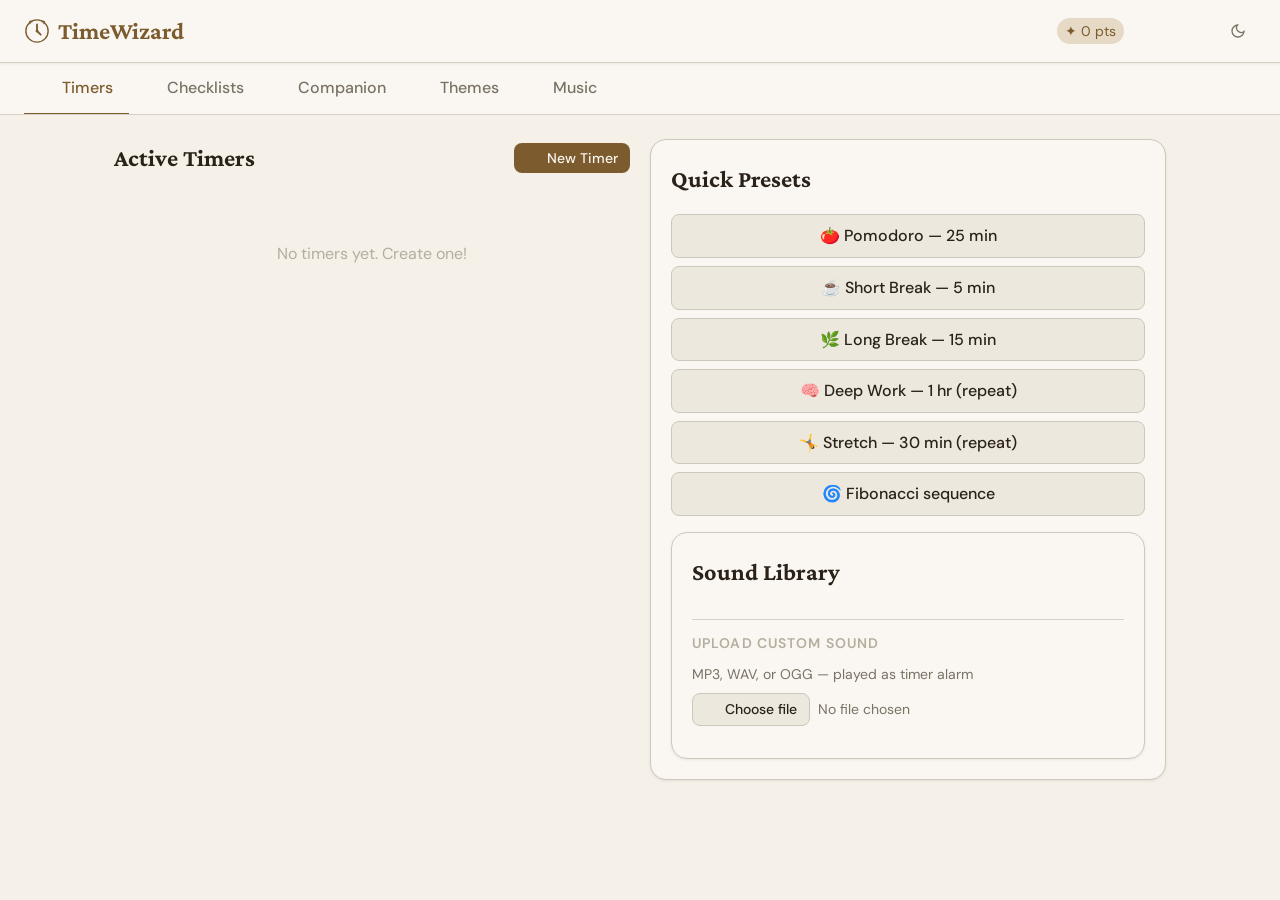
==== commit 29a4a2a5: "Companion module + import/export Upgrage of companion and addition of export/import" ====
--- a/time-wizard.html
+++ b/time-wizard.html
@@ -166,11 +166,11 @@
 .stat-pill strong{color:var(--color-text);font-weight:600;}
 .task-tree{list-style:none;display:flex;flex-direction:column;gap:var(--space-2);}
 .task-item{display:flex;align-items:flex-start;gap:var(--space-3);padding:var(--space-3);background:var(--color-surface);border:1px solid var(--color-border);border-radius:var(--radius-lg);}
-.task-item.done .task-text{text-decoration:line-through;color:var(--color-text-muted);}
+.task-item.done .task-text{text-decoration:line-through;color:var(--color-text-faint);opacity:.7;}
 .task-item.sub{margin-left:var(--space-8);background:var(--color-surface-offset);}
 .task-check{flex-shrink:0;width:20px;height:20px;border:2px solid var(--color-border);border-radius:var(--radius-sm);display:flex;align-items:center;justify-content:center;cursor:pointer;transition:all var(--trans);}
 .task-check:hover{border-color:var(--color-primary);}
-.task-item.done .task-check{background:var(--color-accent);border-color:var(--color-accent);color:#fff;}
+.task-item.done .task-check{background:var(--color-primary);border-color:var(--color-primary);color:#fff;}
 .task-body{flex:1;min-width:0;}
 /* task-text handled below */
 .task-points{display:inline-flex;align-items:center;gap:3px;font-size:var(--text-xs);color:var(--color-gold);font-weight:600;margin-left:var(--space-2);}
@@ -332,6 +332,22 @@
 #musicWidget .mw-vol{display:flex;align-items:center;gap:var(--space-1);}
 #musicWidget input[type=range]{width:64px;height:4px;accent-color:var(--color-primary);}
 
+
+/* MUSIC DROP ZONE */
+#musicDropZone.drag-over{border-color:var(--color-primary);background:var(--color-primary-highlight);}
+
+
+.companion-speech{ transition: opacity 0.2s ease; }
+
+
+/* ARCHIBALD FLOATING POPUP */
+#archPopup{position:fixed;bottom:var(--space-5);left:var(--space-5);z-index:190;display:flex;align-items:flex-end;gap:var(--space-3);pointer-events:none;opacity:0;transform:translateY(10px);transition:opacity .4s ease,transform .4s ease;max-width:280px;}
+#archPopup.visible{opacity:1;transform:translateY(0);}
+#archPopupImg{width:48px;height:48px;border-radius:var(--radius-lg);border:2px solid var(--color-border);object-fit:cover;flex-shrink:0;box-shadow:var(--shadow-md);}
+#archPopupBubble{background:var(--color-surface);border:1px solid var(--color-border);border-radius:var(--radius-lg);border-bottom-left-radius:var(--radius-sm);padding:var(--space-2) var(--space-3);box-shadow:var(--shadow-md);font-size:var(--text-xs);color:var(--color-text);font-style:italic;line-height:1.5;position:relative;}
+#archPopupBubble::after{content:'';position:absolute;bottom:6px;left:-7px;border:6px solid transparent;border-right-color:var(--color-border);}
+#archPopupBubble::before{content:'';position:absolute;bottom:7px;left:-5px;border:5px solid transparent;border-right-color:var(--color-surface);z-index:1;}
+
 </style>
 </head>
 <body>
@@ -350,9 +366,16 @@
   </div>
   <div class="header-right">
     <div id="headerPoints" class="badge gold">✦ 0 pts</div>
-    <button class="icon-btn" data-theme-toggle aria-label="Toggle theme">
+    <button class="icon-btn" onclick="exportData()" aria-label="Export data" title="Export data">
+      <i data-lucide="download-cloud" style="width:16px;height:16px;"></i>
+    </button>
+    <button class="icon-btn" onclick="document.getElementById('importFile').click()" aria-label="Import data" title="Import data">
+      <i data-lucide="upload-cloud" style="width:16px;height:16px;"></i>
+    </button>
+    <button class="icon-btn" data-theme-toggle aria-label="Toggle theme" title="Toggle theme">
       <svg width="16" height="16" viewBox="0 0 24 24" fill="none" stroke="currentColor" stroke-width="2"><path d="M21 12.79A9 9 0 1 1 11.21 3 7 7 0 0 0 21 12.79z"/></svg>
     </button>
+    <input type="file" id="importFile" accept="application/json" style="display:none" onchange="handleImport(this)">
   </div>
 </header>
 
@@ -483,42 +506,63 @@
 
 <!-- COMPANION PANEL -->
 <section class="tab-panel" id="panel-companion">
-  <div class="companion-card">
-    <div class="companion-header">Archibald</div>
-    <div class="companion-name-tag">Librarian-Wizard Owl ✦ Lv. <span id="owlLevel">1</span></div>
-    <p class="companion-subtitle">Your mystical productivity companion</p>
-    <div class="companion-frame">
-      <img src="https://user-gen-media-assets.s3.amazonaws.com/seedream_images/d728ba27-b057-453a-8ab6-e5ea7a6e0025.png"
-           alt="Archibald the librarian-wizard owl" id="companionImg" class="companion-img" width="180" height="180">
-      <div class="companion-state-label" id="companionStateLabel">Idle</div>
+  <div style="max-width:700px;margin:0 auto;">
+
+    <!-- Header row with disable toggle -->
+    <div style="display:flex;align-items:center;justify-content:space-between;margin-bottom:var(--space-4);">
+      <div>
+        <h2 class="card-title" style="margin-bottom:0;">Archibald</h2>
+        <div style="font-size:var(--text-xs);color:var(--color-text-muted);">Librarian-Wizard Owl ✦ Wisdom <span id="owlWisdom">0</span> pts</div>
+      </div>
+      <label style="display:flex;align-items:center;gap:var(--space-2);font-size:var(--text-sm);color:var(--color-text-muted);cursor:pointer;">
+        <input type="checkbox" id="archEnabled" checked onchange="setArchEnabled(this.checked)" style="width:16px;height:16px;accent-color:var(--color-primary);">
+        Enable companion
+      </label>
     </div>
-    <div class="companion-speech" id="companionSpeech">
-      "Ah, a new visitor! I am Archibald. Let us begin our work together, shall we?"
+
+    <div id="archBody">
+      <!-- Main card: portrait + speech -->
+      <div class="card" style="display:flex;gap:var(--space-5);align-items:flex-start;margin-bottom:var(--space-4);flex-wrap:wrap;">
+        <div style="position:relative;flex-shrink:0;width:160px;height:160px;border-radius:var(--radius-xl);border:2px solid var(--color-border);overflow:hidden;cursor:pointer;box-shadow:var(--shadow-md);" onclick="archFAQOpen()" title="Ask Archibald">
+          <img src="" alt="Archibald" id="companionImg" class="companion-img" width="160" height="160"
+               style="width:100%;height:100%;object-fit:cover;display:block;transition:opacity .3s ease;">
+          <div class="companion-state-label" id="companionStateLabel">Idle</div>
+        </div>
+        <div style="flex:1;min-width:0;">
+          <div class="companion-speech" id="companionSpeech" style="margin-bottom:var(--space-4);">
+            "Ah, a new visitor. I am Archibald. Let us begin our work together, shall we?"
+          </div>
+          <!-- Stats -->
+          <div style="display:flex;flex-direction:column;gap:var(--space-2);">
+            <div class="stat-bar-group">
+              <div class="stat-bar-label"><span title="Rises with task completions">😊 Mood</span><span id="moodVal">70%</span></div>
+              <div class="stat-bar-track"><div class="stat-bar-fill mood" id="moodBar" style="width:70%"></div></div>
+            </div>
+            <div class="stat-bar-group">
+              <div class="stat-bar-label"><span title="Rises while timers are running">🎯 Focus</span><span id="focusVal">50%</span></div>
+              <div class="stat-bar-track"><div class="stat-bar-fill focus" id="focusBar" style="width:50%"></div></div>
+            </div>
+            <div class="stat-bar-group">
+              <div class="stat-bar-label"><span title="Drains during long sessions, restores on rest">⚡ Energy</span><span id="energyVal">80%</span></div>
+              <div class="stat-bar-track"><div class="stat-bar-fill energy" id="energyBar" style="width:80%"></div></div>
+            </div>
+          </div>
+        </div>
+      </div>
+
+      <!-- FAQ section -->
+      <div class="card">
+        <div style="display:flex;align-items:center;justify-content:space-between;margin-bottom:var(--space-3);">
+          <div class="card-title" style="font-size:var(--text-base);margin-bottom:0;">📖 Ask Archibald</div>
+          <span style="font-size:var(--text-xs);color:var(--color-text-faint);">Click any question</span>
+        </div>
+        <div id="faqList" style="display:flex;flex-direction:column;gap:var(--space-2);"></div>
+        <div id="faqAnswer" style="display:none;margin-top:var(--space-3);padding:var(--space-3);background:var(--color-surface-offset);border-radius:var(--radius-lg);border-left:3px solid var(--color-primary);">
+          <div id="faqAnswerText" style="font-size:var(--text-sm);color:var(--color-text);font-style:italic;"></div>
+        </div>
+      </div>
     </div>
-    <div class="companion-stats">
-      <div class="stat-bar-group">
-        <div class="stat-bar-label"><span>Mood</span><span id="moodVal">70%</span></div>
-        <div class="stat-bar-track"><div class="stat-bar-fill mood" id="moodBar" style="width:70%"></div></div>
-      </div>
-      <div class="stat-bar-group">
-        <div class="stat-bar-label"><span>Focus</span><span id="focusVal">50%</span></div>
-        <div class="stat-bar-track"><div class="stat-bar-fill focus" id="focusBar" style="width:50%"></div></div>
-      </div>
-      <div class="stat-bar-group">
-        <div class="stat-bar-label"><span>Energy</span><span id="energyVal">80%</span></div>
-        <div class="stat-bar-track"><div class="stat-bar-fill energy" id="energyBar" style="width:80%"></div></div>
-      </div>
-      <div class="stat-bar-group">
-        <div class="stat-bar-label"><span>Task Progress</span><span id="tasksVal">0%</span></div>
-        <div class="stat-bar-track"><div class="stat-bar-fill tasks" id="tasksBar" style="width:0%"></div></div>
-      </div>
-    </div>
-    <div class="companion-actions">
-      <button class="btn btn-secondary btn-sm" onclick="petOwl()">🤝 Pet</button>
-      <button class="btn btn-secondary btn-sm" onclick="giveOwlTea()">☕ Give Tea</button>
-      <button class="btn btn-secondary btn-sm" onclick="readBook()">📚 Read Together</button>
-    </div>
-    <div class="companion-xp">XP: <span id="owlXP">0</span> / 100 — Total: <span id="owlTotalPts">0</span> pts</div>
+
   </div>
 </section>
 
@@ -587,13 +631,13 @@
     <div class="card" style="margin-bottom:var(--space-4);">
       <div class="card-title" style="font-size:var(--text-base);margin-bottom:var(--space-1);">Custom Track</div>
       <p style="font-size:var(--text-xs);color:var(--color-text-muted);margin-bottom:var(--space-3);">Upload an MP3, WAV, or OGG. It will loop automatically.</p>
-      <div style="display:flex;gap:var(--space-2);align-items:center;flex-wrap:wrap;">
-        <button class="btn btn-secondary btn-sm" onclick="document.getElementById('musicUpload').click()">
-          <i data-lucide="upload" style="width:12px;height:12px;"></i> Choose file
-        </button>
-        <span id="musicUploadName" style="font-size:var(--text-xs);color:var(--color-text-muted);">No file chosen</span>
-        <input type="file" id="musicUpload" accept=".mp3,.wav,.ogg,audio/*" style="display:none;" onchange="handleMusicUpload(this)">
-      </div>
+      <div id="musicDropZone" style="border:2px dashed var(--color-border);border-radius:var(--radius-lg);padding:var(--space-4);text-align:center;transition:border-color var(--trans),background var(--trans);cursor:pointer;" onclick="document.getElementById('musicUpload').click()" ondragover="musicDragOver(event)" ondragleave="musicDragLeave(event)" ondrop="musicDrop(event)">
+        <i data-lucide="music" style="width:24px;height:24px;margin:0 auto var(--space-2);color:var(--color-text-faint);display:block;"></i>
+        <div style="font-size:var(--text-sm);color:var(--color-text-muted);">Drop audio file here or <span style="color:var(--color-primary);font-weight:600;">click to browse</span></div>
+        <div style="font-size:var(--text-xs);color:var(--color-text-faint);margin-top:var(--space-1);">MP3 · WAV · OGG</div>
+        <div id="musicUploadName" style="font-size:var(--text-xs);color:var(--color-primary);margin-top:var(--space-2);display:none;"></div>
+      </div>
+      <input type="file" id="musicUpload" accept=".mp3,.wav,.ogg,audio/*" style="display:none;" onchange="handleMusicUpload(this)">
       <div id="customMusicList" style="margin-top:var(--space-3);display:flex;flex-direction:column;gap:var(--space-2);"></div>
       <!-- Progress bar for playing custom track -->
       <div id="customTrackProgress" style="display:none;margin-top:var(--space-3);">
@@ -878,8 +922,8 @@
   });
 }
 function timerDone(t){
-  playSound(t.sound); duckMusicForAlarm(3000); t.reps++;
-  updateOwlFocus(10);
+  playSound(t.sound); duckMusicForAlarm(3000); archOnTimerDone(); t.reps++;
+  // arch focus handled by archTick
   showToast(`⏰ "${t.name}" done! (×${t.reps})`,'success');
   const r=t.rep;
   if(r.mode==='once'){ t.running=false; t.done=true; }
@@ -891,7 +935,7 @@
   else if(r.mode==='random'){ t.tot=Math.floor(r.rMin+Math.random()*(r.rMax-r.rMin)); t.rem=t.tot; }
   else t.rem=t.tot;
 }
-function toggleTimer(id){ const t=timers.find(x=>x.id===id); if(!t||t.done) return; t.running=!t.running; renderTimers(); }
+function toggleTimer(id){ const t=timers.find(x=>x.id===id); if(!t||t.done) return; t.running=!t.running; if(t.running) archOnTimerStart(); renderTimers(); }
 function resetTimer(id){ const t=timers.find(x=>x.id===id); if(!t) return; t.running=false;t.done=false;t.rem=t.orig;t.tot=t.orig;t.reps=0; renderTimers(); }
 function deleteTimer(id){ timers=timers.filter(x=>x.id!==id); renderTimers(); }
 function toggleEditPanel(id){
@@ -1138,6 +1182,97 @@
 
 // ── CHECKLISTS ────────────────────────────────────
 let lists=[], lidx=1, tidxc=1, activeList=null, totalPts=0;
+
+
+// ── IMPORT / EXPORT ─────────────────────────────────
+function buildExportPayload(){
+  return {
+    version: 1,
+    exportedAt: new Date().toISOString(),
+    timers: timers.map(t => ({
+      name: t.name,
+      tot: t.orig || t.tot,
+      sound: t.sound,
+      rep: t.rep || {mode:'once'}
+    })),
+    lists: lists,
+    activeList: activeList,
+    totalPts: totalPts,
+    settings: {
+      theme: activeThemeId,
+      mode: window._getMode ? window._getMode() : document.documentElement.getAttribute('data-theme') || 'dark',
+      archEnabled: archEnabled
+    }
+  };
+}
+function exportData(){
+  try{
+    const data = buildExportPayload();
+    const blob = new Blob([JSON.stringify(data,null,2)], {type:'application/json'});
+    const a = document.createElement('a');
+    a.href = URL.createObjectURL(blob);
+    a.download = 'timewizard-state-' + new Date().toISOString().slice(0,10) + '.json';
+    document.body.appendChild(a);
+    a.click();
+    setTimeout(()=>{ URL.revokeObjectURL(a.href); a.remove(); }, 1000);
+    showToast('State exported.','success');
+  }catch(e){ console.error(e); showToast('Export failed.','error'); }
+}
+function handleImport(input){
+  const file = input.files[0];
+  if(!file) return;
+  const reader = new FileReader();
+  reader.onload = e => {
+    try{
+      const data = JSON.parse(e.target.result);
+      applyImportedState(data);
+      showToast('State imported.','success');
+    }catch(err){
+      console.error(err);
+      showToast('Import failed: invalid file','error');
+    }
+    input.value = '';
+  };
+  reader.readAsText(file);
+}
+function applyImportedState(data){
+  if(!data || typeof data !== 'object') throw new Error('Bad payload');
+  // Timers
+  clearInterval(tick); tick=null; timers=[]; tidx=1;
+  if(Array.isArray(data.timers)){
+    data.timers.forEach(t => {
+      if(!t || typeof t !== 'object') return;
+      const tot = Number(t.tot)||0; if(tot<=0) return;
+      const id = tidx++;
+      const rep = t.rep && typeof t.rep==='object' ? t.rep : {mode:'once'};
+      timers.push({id,name:t.name||'Timer',tot:tot,orig:tot,rem:tot,sound:t.sound||'bell',rep:JSON.parse(JSON.stringify(rep)),running:false,done:false,reps:0,capToMax:true});
+    });
+  }
+  if(timers.length) renderTimers(); else document.getElementById('timersList').innerHTML='';
+  // Lists
+  lists = Array.isArray(data.lists) ? JSON.parse(JSON.stringify(data.lists)) : [];
+  // Recompute indices
+  lidx = lists.reduce((m,l)=>Math.max(m,l.id||0),0)+1;
+  tidxc = lists.reduce((m,l)=>Math.max(m, ...(Array.isArray(l.tasks)?l.tasks.map(t=>t.id||0):[0])),0)+1;
+  totalPts = Number(data.totalPts)||0;
+  updateHeaderPts();
+  // Active list
+  activeList = data.activeList;
+  if(!lists.some(l=>l.id===activeList)) activeList = lists[0]?lists[0].id:null;
+  renderLists();
+  if(activeList) renderChecklist();
+  else document.getElementById('checklistMain').innerHTML='<div style="text-align:center;padding:var(--space-12);color:var(--color-text-faint);font-size:var(--text-sm);"><p>Select or create a list.</p></div>';
+  // Settings
+  if(data.settings){
+    if(data.settings.theme && THEMES.some(t=>t.id===data.settings.theme)){
+      activeThemeId = data.settings.theme; applyThemeVars(); renderThemes();
+    }
+    if(typeof data.settings.archEnabled==='boolean'){
+      setArchEnabled(data.settings.archEnabled);
+      const cb = document.getElementById('archEnabled'); if(cb) cb.checked = data.settings.archEnabled;
+    }
+  }
+}
 function openNewListModal(){ document.getElementById('newListModal').classList.remove('hidden'); document.getElementById('newListName').focus(); }
 function closeModal(id){ document.getElementById(id).classList.add('hidden'); }
 function createList(){
@@ -1192,7 +1327,7 @@
       <div class="num-wrap"><input type="number" class="points-input" id="newTaskPts" value="10" min="1" max="100" title="Points"><div class="num-spin"><button class="spin-up" onclick="stepNum('newTaskPts',1)">▲</button><button onclick="stepNum('newTaskPts',-1)">▼</button></div></div>
       <button class="btn btn-primary" onclick="addTask()"><i data-lucide="plus" style="width:13px;height:13px;"></i></button>
     </div>`;
-  lucide.createIcons(); updateOwlTasks(); _initExpandBtns();
+  lucide.createIcons(); // updateOwlTasks replaced by arch system _initExpandBtns();
 }
 function renderNodes(tasks,pid,depth){
   depth=depth||0;
@@ -1344,7 +1479,7 @@
   task.done=!task.done;
   if(task.done){
     totalPts+=task.pts; updateHeaderPts();
-    updateOwlFromPts(task.pts);
+    archOnTaskDone(task.pts);
     showToast(`✦ +${task.pts} pts! "${task.text}"`,'success');
     list.tasks.filter(t=>t.pid===id&&!t.done).forEach(s=>{ s.done=true; totalPts+=s.pts; });
   } else { totalPts=Math.max(0,totalPts-task.pts); updateHeaderPts(); list.tasks.filter(t=>t.pid===id).forEach(s=>s.done=false); }
@@ -1361,45 +1496,321 @@
     renderLists();
     if(activeList) renderChecklist();
     else document.getElementById('checklistMain').innerHTML='<div style="text-align:center;padding:var(--space-12);color:var(--color-text-faint);font-size:var(--text-sm);"><p>Select or create a list.</p></div>';
-    updateOwlTasks();
+    // updateOwlTasks replaced by archTick
   });
 }
-function updateHeaderPts(){ document.getElementById('headerPoints').textContent=`✦ ${totalPts} pts`; document.getElementById('owlTotalPts').textContent=totalPts; document.getElementById('owlXP').textContent=totalPts%100; document.getElementById('owlLevel').textContent=Math.floor(totalPts/100)+1; }
-
-// ── OWL COMPANION ─────────────────────────────────
+function updateHeaderPts(){
+  const hp=document.getElementById('headerPoints');
+  if(hp) hp.textContent=`✦ ${totalPts} pts`;
+  const lvl=document.getElementById('owlLevel');
+  if(lvl) lvl.textContent=Math.floor(totalPts/100)+1;
+  const wiz=document.getElementById('owlWisdom');
+  if(wiz) wiz.textContent=totalPts;
+}
+
+// ── ARCHIBALD COMPANION ───────────────────────────
 const OWL = {
   idle:'https://user-gen-media-assets.s3.amazonaws.com/seedream_images/d728ba27-b057-453a-8ab6-e5ea7a6e0025.png',
   excited:'https://user-gen-media-assets.s3.amazonaws.com/gemini_images/69b2eac8-ab2c-47c3-80bd-ecc1b32af910.png',
   sleepy:'https://user-gen-media-assets.s3.amazonaws.com/gemini_images/1e18a9dd-9dd9-4afd-bdbb-4559c51bf7e2.png',
+  concerned:'https://user-gen-media-assets.s3.amazonaws.com/seedream_images/06f3503b-88eb-42ef-800e-09104d524204.png',
 };
-const QUOTES = {
-  idle:['"Ah, a new visitor! I am Archibald. Shall we begin?"','"The library of time is vast. Which scroll today?"','"I await your command, quill in wing."','"Even great owls rest between endeavours."'],
-  excited:['"Splendid! Your dedication fills me with scholarly joy!"','"Hoot hoot! Another task — the scrolls sing your praises!"','"By Merlin\'s spectacles, you are on fire!"','"At this rate, you shall be a Grand Wizard of Productivity!"'],
-  sleepy:['"*yawns* Even the wisest owls must rest... Zzz..."','"The candle burns low... a repose is in order..."','"*adjusts spectacles sleepily* I was watching... zzz..."','"Rest, dear apprentice. Even magic needs sleep."'],
+const ARCH_FAQ = [
+  { q:"How do timers work?", a:"Set a duration, pick a sound, choose a repeat mode, then press Start. Timers tick down independently — you can run several at once. When time is up, the alarm fires and (if repeating) the timer resets automatically." },
+  { q:"What are the repeat modes?", a:"Once fires a single alarm. Fixed repeats a set number of times. Increase/Decrease changes the period each cycle. Custom sequences let you define a pattern like '5, 30, 10' minutes which loops. Fibonacci and Random offer more exotic rhythms." },
+  { q:"What is the excess cap on a timer?", a:"The slider in a timer's edit panel lets you add time beyond the original duration. If 'Cap adjustments to original' is unchecked, that extra time is allowed and a teal marker shows where the original endpoint was. On the next ring, the timer resets to its base duration." },
+  { q:"How does the point system work?", a:"Each checklist task has a point value from 1 to 100. Completing a task grants those points. Points accumulate as my Wisdom stat and drive list progress bars. High-value tasks earn more points but I shall not tell you to game the system." },
+  { q:"What are colored noises?", a:"White noise has equal energy at all frequencies. Pink noise rolls off at higher frequencies — like steady rain. Brown noise rolls off further — a deep waterfall rumble. Blue and Violet noises boost high frequencies — bright, thin hiss. Each has different focus properties." },
+  { q:"Where can I find music to upload?", a:"I recommend freesound.org for ambient loops under Creative Commons, pixabay.com/music for royalty-free lofi tracks, and musicforprogramming.net for curated focus music in downloadable MP3 form. Suno.com can generate custom tracks if you prefer AI-composed music." },
+  { q:"How do I export or import my data?", a:"Use the Import/Export button in the header. Your timers, checklists, and settings are bundled into a JSON file you can save and reload. Custom uploaded music tracks are not included as they are binary files." },
+  { q:"Can I turn you off?", a:"*adjusts spectacles* The checkbox at the top of this very page will silence me entirely. I shall not take offence. Much." },
+];
+
+const ARCH_QUOTES = {
+  greeting_morning: [
+    `"Good morning, Scholar. The day is fresh and the scrolls await."`,
+    `"Ah, an early riser! The wisest owls prefer the morning hours."`,
+    `"Morning light falls on your workspace. A fine time to begin."`,
+  ],
+  greeting_afternoon: [
+    `"Afternoon already? Let us make the remaining hours count."`,
+    `"The sun climbs toward its peak. How goes the work, Scholar?"`,
+    `"A productive afternoon requires only a clear mind and a good list."`,
+  ],
+  greeting_evening: [
+    `"Evening settles in. Candles lit, I presume?"`,
+    `"The day winds down. What remains on your list, I wonder?"`,
+    `"Evening is when the real thinking happens. Or so I tell myself."`,
+  ],
+  greeting_night: [
+    `"*blinks slowly* You keep late hours, Scholar."`,
+    `"The library is quiet at this hour. Perhaps suspiciously so."`,
+    `"Night work — a tradition among wizards and the perpetually behind."`,
+  ],
+  timer_start: [
+    `"The clock turns. Focus, Scholar."`,
+    `"Timer engaged. I shall watch the seconds with you."`,
+    `"Excellent. A defined task is half a completed one."`,
+    `"Begin. The hardest step is always the first."`,
+  ],
+  timer_done: [
+    `"The bell tolls! Mark the moment, Scholar."`,
+    `"Time is up. Well done for seeing it through."`,
+    `"Another interval complete. Shall we continue, or pause for tea?"`,
+    `"*rings small bell* The timer has spoken."`,
+  ],
+  timer_long: [
+    `"Forty-five minutes without pause. Even owls must stretch their wings occasionally."`,
+    `"I notice you have been at this for some time. A brief walk might sharpen the mind."`,
+    `"The Pomodoro masters recommend a break around now, Scholar. Just a thought."`,
+    `"Long sessions breed fatigue. Shall I suggest a five-minute respite?"`,
+  ],
+  hydration: [
+    `"Forgive the interruption — but have you had water recently? The brain is eighty percent fluid, you know."`,
+    `"A glass of water costs thirty seconds and repays tenfold. I speak from centuries of observation."`,
+    `"Dehydration masquerades as tiredness and poor focus. Drink something, Scholar."`,
+  ],
+  stretch: [
+    `"Your posture concerns me. Roll those shoulders. Go on, I can wait."`,
+    `"Stand, stretch, return. The scrolls will still be here in sixty seconds."`,
+    `"I have watched scholars ruin their backs sitting as you are sitting. Please adjust."`,
+  ],
+  food: [
+    `"Have you eaten? I ask because low blood sugar produces exactly the kind of work you are trying to avoid."`,
+    `"A small snack is not a luxury, Scholar. It is maintenance."`,
+    `"Even wizards eat between chapters. Step away, find something nourishing."`,
+  ],
+  all_idle: [
+    `"The timers are still. Is everything alright, Scholar?"`,
+    `"A long pause. Resting, or perhaps reconsidering the list?"`,
+    `"I notice nothing is running. Perhaps we need a fresh plan of attack."`,
+  ],
+  task_done: [
+    `"Marked complete. The list grows shorter."`,
+    `"*makes a small tick in the ledger* Well done."`,
+    `"One less thing between you and the end. Press on."`,
+    `"Task done. A small victory is still a victory."`,
+  ],
+  task_high_value: [
+    `"A high-value task, completed! I am genuinely impressed."`,
+    `"*hoots with approval* That was no small undertaking."`,
+    `"Significant work, Scholar. I shall note it in the records."`,
+  ],
+  list_complete: [
+    `"The entire list — done! *stamps seal of approval on scroll* Magnificent."`,
+    `"Every task checked. This is a rare and beautiful thing."`,
+    `"List cleared. You have earned a proper rest, or at minimum, a biscuit."`,
+  ],
+  tasks_piling: [
+    `"I count rather a lot of unchecked items on your list. Shall we perhaps prioritise?"`,
+    `"The pile grows, Scholar. One item at a time tends to be more effective than admiring the whole heap."`,
+    `"A long list is not a problem — an unstarted one is. Shall we pick one?"`,
+  ],
+  music_start: [
+    `"Ah, you have turned on the music. A fine accompaniment to focused work."`,
+    `"Music engages one part of the mind so the other may work undisturbed. Wise choice."`,
+    `"The ambient layer is set. Now — back to the task."`,
+  ],
+  music_off_timer: [
+    `"A timer runs in silence. The Music tab offers several focus ambients, should you want company."`,
+    `"Silence is valid, of course. Though I find brown noise quite agreeable for long sessions."`,
+  ],
+  late_night: [
+    `"*peers over spectacles* It is past midnight, Scholar. Even the most dedicated must sleep eventually."`,
+    `"The small hours are seductive but they extract a price. How much longer do you plan to work?"`,
+    `"I have seen many candles burn through the night. Rarely does the work suffer from sleeping on it."`,
+  ],
+  milestone: [
+    `"A points milestone! Your wisdom grows. As does mine, vicariously."`,
+    `"*updates the great ledger* The numbers do not lie. Impressive progress."`,
+    `"Milestone reached. The library acknowledges your contribution."`,
+  ],
+  low_energy: [
+    `"My energy wanes. Or perhaps that is a projection of your own state."`,
+    `"*yawns carefully behind one wing* The session has been long."`,
+    `"When energy runs low, the quality of work follows. A rest is not a defeat."`,
+  ],
 };
-let owlSt={mood:70,focus:50,energy:80,tasks:0}, owlMode='idle';
-function setOwlMode(m){
-  owlMode=m; const img=document.getElementById('companionImg'), lbl=document.getElementById('companionStateLabel'); if(!img) return;
-  img.style.opacity='0';
-  setTimeout(()=>{ img.src=OWL[m]||OWL.idle; img.style.opacity='1'; lbl.textContent=m[0].toUpperCase()+m.slice(1);
-    const q=QUOTES[m]||QUOTES.idle; document.getElementById('companionSpeech').textContent=q[Math.floor(Math.random()*q.length)]; },300);
-}
-function clp(v,mn,mx){ return Math.max(mn,Math.min(mx,v)); }
-function owlDelta(stat,d){ owlSt[stat]=clp(owlSt[stat]+d,0,100); refreshOwl(); }
-function refreshOwl(){
-  const s=owlSt;
-  ['mood','focus','energy','tasks'].forEach(k=>{ const el=document.getElementById(k+'Bar'); if(el) el.style.width=s[k]+'%'; const vl=document.getElementById(k+'Val'); if(vl) vl.textContent=s[k]+'%'; });
-  const wantMode=s.energy<25?'sleepy':(s.mood>75||s.focus>70)?'excited':'idle';
-  if(wantMode!==owlMode) setOwlMode(wantMode);
-}
-function updateOwlFromPts(p){ owlDelta('mood',p*.3); owlDelta('focus',p*.2); owlDelta('energy',-p*.1); updateOwlTasks(); }
-function updateOwlFocus(v){ owlDelta('focus',v); }
-function updateOwlTasks(){ const top=lists.flatMap(l=>l.tasks.filter(t=>!t.pid)); owlSt.tasks=top.length?Math.round(top.filter(t=>t.done).length/top.length*100):0; refreshOwl(); }
-function petOwl(){ owlDelta('mood',15); owlDelta('energy',5); showToast('Archibald ruffles his feathers! 🦉'); setOwlMode('excited'); setTimeout(refreshOwl,3000); }
-function giveOwlTea(){ owlDelta('energy',25); owlDelta('mood',10); showToast('Archibald sips tea. ☕'); if(owlMode==='sleepy') setOwlMode('idle'); refreshOwl(); }
-function readBook(){ owlDelta('focus',20); owlDelta('mood',8); showToast('Archibald joins you for a chapter. 📚'); setOwlMode('excited'); setTimeout(refreshOwl,4000); }
-setInterval(()=>{ if(timers.some(t=>t.running)) owlDelta('energy',-2); else owlDelta('energy',1); owlDelta('mood',-1); },60000);
-
+
+let archEnabled = true;
+let archSt = { mood:70, focus:50, energy:80, wisdom:0 };
+let archMode = 'idle';
+let _archLastQuoteBucket = null, _archLastQuoteTime = 0;
+let _archSessionStart = Date.now();
+let _archActiveTimerMinutes = 0;
+let _archFoodFired = false, _archHydrationCooldown = 0, _archStretchCooldown = 0;
+
+function setArchEnabled(v){
+  archEnabled = v;
+  document.getElementById('archBody').style.display = v ? '' : 'none';
+  if(v) archGreet();
+}
+
+function archSetMode(m){
+  archMode = m;
+  const img = document.getElementById('companionImg');
+  const lbl = document.getElementById('companionStateLabel');
+  const popImg = document.getElementById('archPopupImg');
+  if(img){
+    img.style.opacity = '0';
+    setTimeout(()=>{
+      img.src = OWL[m] || OWL.idle;
+      img.style.opacity = '1';
+      if(lbl) lbl.textContent = m[0].toUpperCase() + m.slice(1);
+    }, 250);
+  }
+  if(popImg) popImg.src = OWL[m] || OWL.idle;
+}
+
+let _archPopupTimer = null;
+function archSay(bucket, override){
+  if(!archEnabled) return;
+  const now = Date.now();
+  if(bucket === _archLastQuoteBucket && now - _archLastQuoteTime < 120000) return;
+  const pool = ARCH_QUOTES[bucket] || ARCH_QUOTES.greeting_afternoon;
+  const q = override || pool[Math.floor(Math.random() * pool.length)];
+  // Update companion page speech bubble
+  const el = document.getElementById('companionSpeech');
+  if(el){ el.style.opacity='0'; setTimeout(()=>{ el.textContent=q; el.style.opacity='1'; },200); }
+  _archLastQuoteBucket = bucket; _archLastQuoteTime = now;
+  // Show floating popup on any tab (suppress on companion tab itself)
+  const onCompanion = document.getElementById('panel-companion')?.classList.contains('active');
+  if(!onCompanion) _archShowPopup(q);
+}
+function _archShowPopup(q){
+  const popup = document.getElementById('archPopup');
+  const img = document.getElementById('archPopupImg');
+  const bubble = document.getElementById('archPopupBubble');
+  if(!popup || !img || !bubble) return;
+  img.src = OWL[archMode] || OWL.idle;
+  bubble.textContent = q;
+  popup.classList.add('visible');
+  if(_archPopupTimer) clearTimeout(_archPopupTimer);
+  // Display duration scales with quote length (min 4s, max 9s)
+  const dur = Math.min(9000, Math.max(4000, q.length * 55));
+  _archPopupTimer = setTimeout(()=>{ popup.classList.remove('visible'); }, dur);
+}
+
+function archRefreshStats(){
+  if(!archEnabled) return;
+  const s = archSt;
+  ['mood','focus','energy'].forEach(k=>{
+    const bar=document.getElementById(k+'Bar'), val=document.getElementById(k+'Val');
+    if(bar) bar.style.width = s[k]+'%';
+    if(val) val.textContent = Math.round(s[k])+'%';
+  });
+  const wEl = document.getElementById('owlWisdom');
+  if(wEl) wEl.textContent = Math.round(s.wisdom);
+  // Auto mode from stats
+  const want = s.energy < 20 ? 'sleepy' : (s.mood > 78 || s.focus > 75) ? 'excited' : s.mood < 30 ? 'concerned' : 'idle';
+  if(want !== archMode) archSetMode(want);
+}
+
+function archDelta(stat, d){ archSt[stat] = Math.max(0, Math.min(100, archSt[stat]+d)); archRefreshStats(); }
+
+function archGreet(){
+  if(!archEnabled) return;
+  const h = new Date().getHours();
+  const bucket = h<12?'greeting_morning':h<17?'greeting_afternoon':h<22?'greeting_evening':'greeting_night';
+  archSetMode('idle');
+  archRefreshStats();
+  // Greet after short delay so img src is set first
+  setTimeout(()=>archSay(bucket), 800);
+}
+
+// Called on timer start
+function archOnTimerStart(){ if(!archEnabled) return; archDelta('focus',8); archSay('timer_start'); }
+// Called on timer done
+function archOnTimerDone(){ if(!archEnabled) return; archDelta('mood',5); archDelta('focus',-3); archSay('timer_done'); }
+// Called on task complete
+function archOnTaskDone(pts){
+  if(!archEnabled) return;
+  archDelta('mood', pts*0.4); archDelta('focus', pts*0.15); archDelta('energy', -pts*0.05);
+  archSt.wisdom += pts; archRefreshStats();
+  if(pts >= 50) archSay('task_high_value');
+  else archSay('task_done');
+}
+// Called on list complete
+function archOnListComplete(){ if(!archEnabled) return; archDelta('mood',20); archSay('list_complete'); archSetMode('excited'); setTimeout(()=>archRefreshStats(), 4000); }
+// Called on music start
+function archOnMusicStart(){ if(!archEnabled) return; archSay('music_start'); }
+
+// FAQ system
+function archFAQOpen(){ document.querySelector('[data-tab="companion"]')?.click(); }
+function renderFAQ(){
+  const el = document.getElementById('faqList'); if(!el) return;
+  el.innerHTML = ARCH_FAQ.map((f,i)=>`
+    <button onclick="archAnswerFAQ(${i})" style="text-align:left;padding:var(--space-2) var(--space-3);background:var(--color-surface-offset);border:1px solid var(--color-border);border-radius:var(--radius-md);font-size:var(--text-xs);color:var(--color-text-muted);cursor:pointer;transition:background var(--trans),color var(--trans);" onmouseover="this.style.background='var(--color-surface-dynamic)'" onmouseout="this.style.background='var(--color-surface-offset)'">
+      ❓ ${f.q}
+    </button>`).join('');
+}
+function archAnswerFAQ(i){
+  const f = ARCH_FAQ[i]; if(!f) return;
+  const wrap = document.getElementById('faqAnswer'), txt = document.getElementById('faqAnswerText');
+  if(!wrap||!txt) return;
+  txt.textContent = `Archibald says: ${f.a}`;
+  wrap.style.display = 'block';
+  // Also show in speech bubble
+  const el = document.getElementById('companionSpeech');
+  if(el){ el.style.opacity='0'; setTimeout(()=>{ el.textContent=f.a; el.style.opacity='1'; },200); }
+  archSetMode('excited');
+}
+
+// Periodic observation tick (every 60s)
+let _archTickCount = 0;
+function archTick(){
+  if(!archEnabled) return;
+  _archTickCount++;
+  const anyRunning = timers.some(t=>t.running);
+  const h = new Date().getHours();
+
+  // Passive stat drift
+  if(anyRunning){ archSt.focus = Math.min(100, archSt.focus+3); archSt.energy = Math.max(0, archSt.energy-2); _archActiveTimerMinutes++; }
+  else { archSt.focus = Math.max(0, archSt.focus-2); archSt.energy = Math.min(100, archSt.energy+1); }
+  archSt.mood = Math.max(0, archSt.mood - 0.5);
+  archRefreshStats();
+
+  // Event-driven quotes — only fire one per tick, most specific wins
+  if(h >= 23 || h < 4){
+    archSay('late_night'); return;
+  }
+  if(archSt.energy < 20){
+    archSay('low_energy'); return;
+  }
+  if(_archActiveTimerMinutes >= 90 && !_archFoodFired){
+    _archFoodFired = true; archSay('food'); return;
+  }
+  if(_archActiveTimerMinutes >= 50 && _archStretchCooldown < _archTickCount - 20){
+    _archStretchCooldown = _archTickCount; archSay('stretch'); return;
+  }
+  if(_archActiveTimerMinutes >= 30 && _archHydrationCooldown < _archTickCount - 25){
+    _archHydrationCooldown = _archTickCount; archSay('hydration'); return;
+  }
+  if(anyRunning && _archActiveTimerMinutes >= 45 && _archActiveTimerMinutes % 15 === 0){
+    archSay('timer_long'); return;
+  }
+  if(!anyRunning && _archTickCount > 3 && _archTickCount % 20 === 0){
+    archSay('all_idle'); return;
+  }
+  // Music nudge (once, early in session)
+  if(anyRunning && !musicState.playing && _archTickCount === 5){
+    archSay('music_off_timer'); return;
+  }
+  // Task pile check
+  const unchecked = lists.flatMap(l=>l.tasks).filter(t=>!t.done).length;
+  if(unchecked >= 10 && _archTickCount % 15 === 0){
+    archSay('tasks_piling'); return;
+  }
+  // Milestone check
+  const milestones = [50,100,250,500,1000];
+  const prevWisdom = archSt.wisdom;
+  if(milestones.some(m=> prevWisdom < m && archSt.wisdom >= m)){
+    archSay('milestone'); return;
+  }
+}
+setInterval(archTick, 60000);
+
+// ── THEMES ────────────────────────────────────────
 // ── THEMES ────────────────────────────────────────
 const THEMES = [
   { id:'parchment', name:'Old Parchment', emoji:'📜',
@@ -1640,13 +2051,26 @@
 
 function handleMusicUpload(input){
   const file = input.files[0]; if(!file) return;
+  _addMusicFile(file);
+  input.value = '';
+}
+function _addMusicFile(file){
   const url = URL.createObjectURL(file);
   const id = 'custom_music_' + Date.now();
   const name = file.name.replace(/\.[^.]+$/,'');
   musicState.customTracks.push({id, name, url});
-  document.getElementById('musicUploadName').textContent = file.name;
-  input.value = '';
+  const nm = document.getElementById('musicUploadName');
+  if(nm){ nm.textContent = '🎵 ' + file.name; nm.style.display='block'; }
   selectAmbient(id);
+}
+function musicDragOver(e){ e.preventDefault(); e.stopPropagation(); document.getElementById('musicDropZone').classList.add('drag-over'); }
+function musicDragLeave(e){ document.getElementById('musicDropZone').classList.remove('drag-over'); }
+function musicDrop(e){
+  e.preventDefault(); e.stopPropagation();
+  document.getElementById('musicDropZone').classList.remove('drag-over');
+  const file = Array.from(e.dataTransfer.files).find(f=>f.type.startsWith('audio/'));
+  if(file) _addMusicFile(file);
+  else showToast('Please drop an audio file (MP3, WAV, OGG)','error');
 }
 
 function removeCustomMusic(id){
@@ -1680,7 +2104,7 @@
   } else {
     _playAmbient(id);
   }
-  updateMusicUI();
+  archOnMusicStart(); updateMusicUI();
 }
 
 function _playCustomMusicTrack(id){
@@ -1867,6 +2291,9 @@
 applyThemeVars();
 renderSoundGrid();
 initMusicUI();
+archGreet();
+renderFAQ();
+archSetMode('idle');
 lists.push({id:lidx++,name:'Getting Started',icon:'✨',tasks:[
   {id:tidxc++,text:'Start a timer from the Timers tab',pts:10,done:false,pid:null,note:''},
   {id:tidxc++,text:'Pet Archibald the owl',pts:5,done:false,pid:null,note:''},
@@ -1875,6 +2302,12 @@
 ]});
 renderLists(); selectList(1);
 </script>
+<!-- Archibald floating popup -->
+<div id="archPopup">
+  <img id="archPopupImg" src="" alt="Archibald">
+  <div id="archPopupBubble"></div>
+</div>
+
 <!-- Floating music mini-player -->
 <div id="musicWidget" class="hidden-widget">
   <div class="mw-bars">
